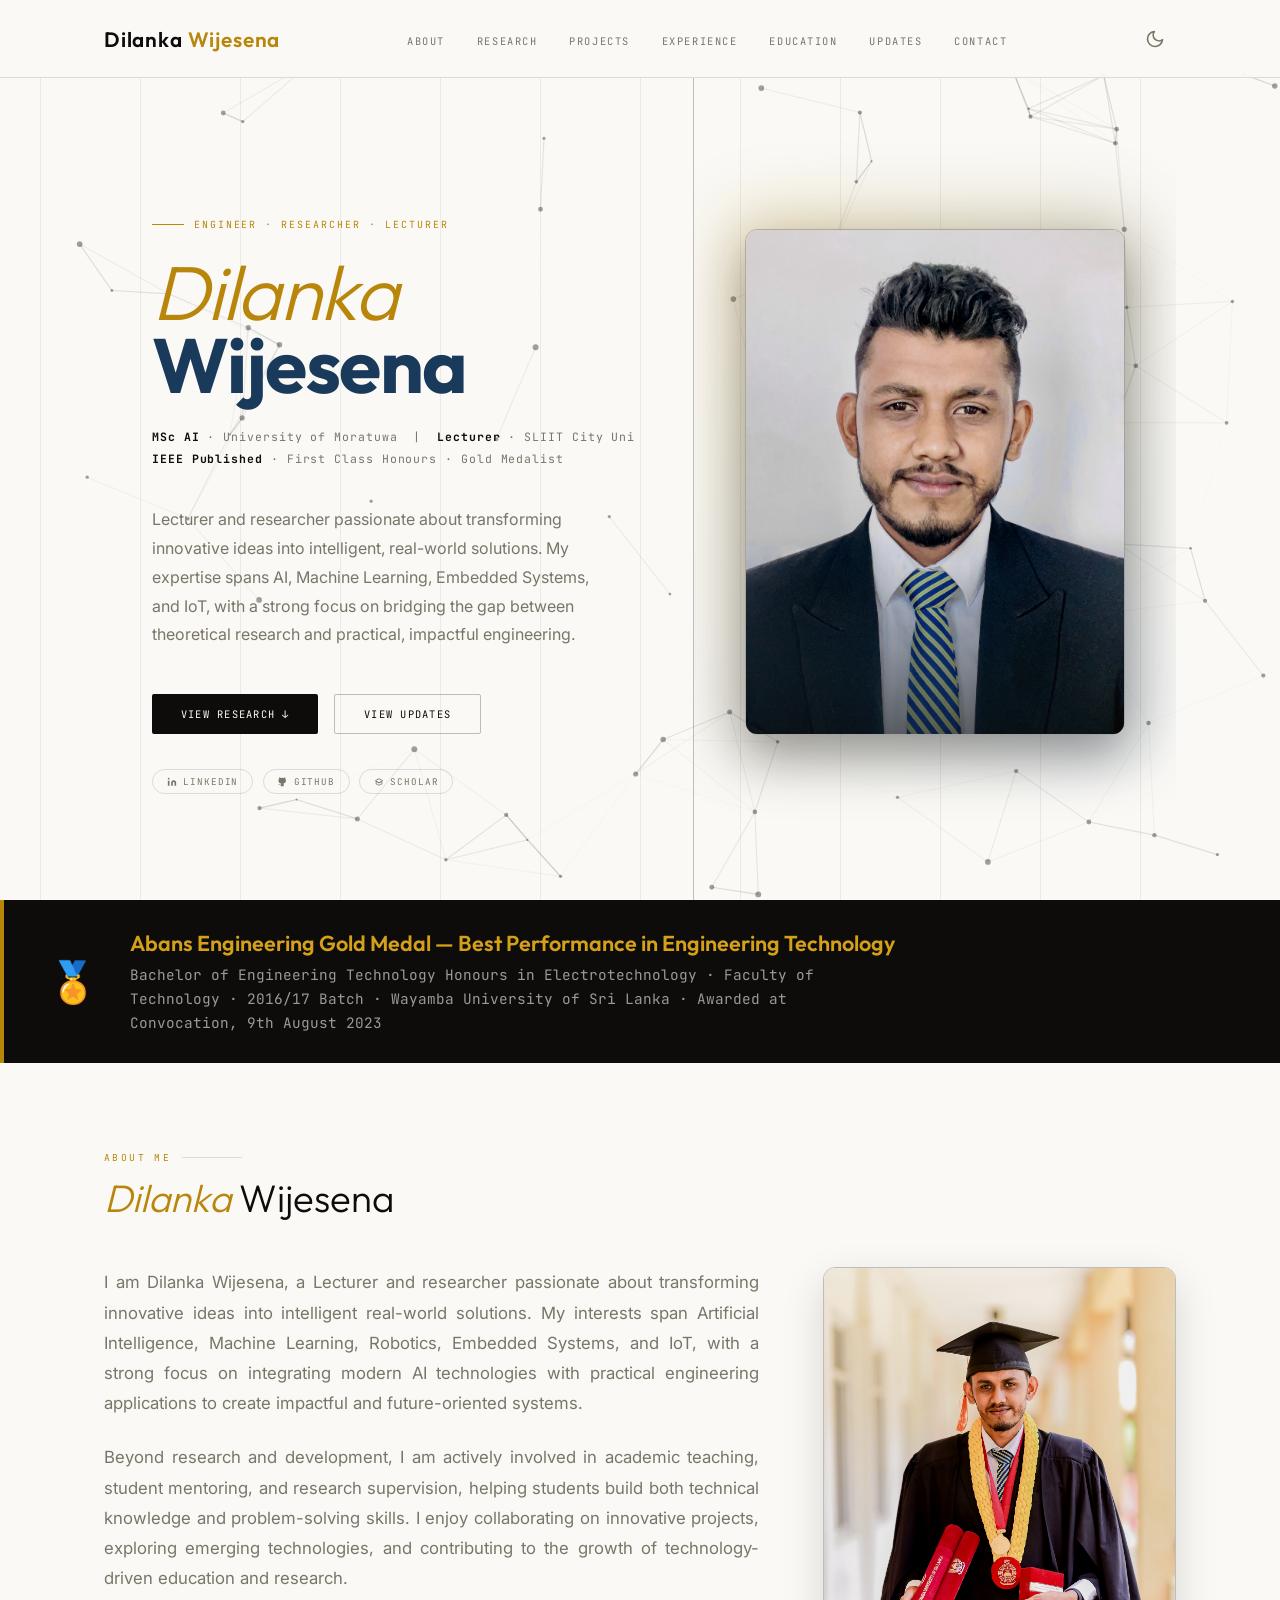
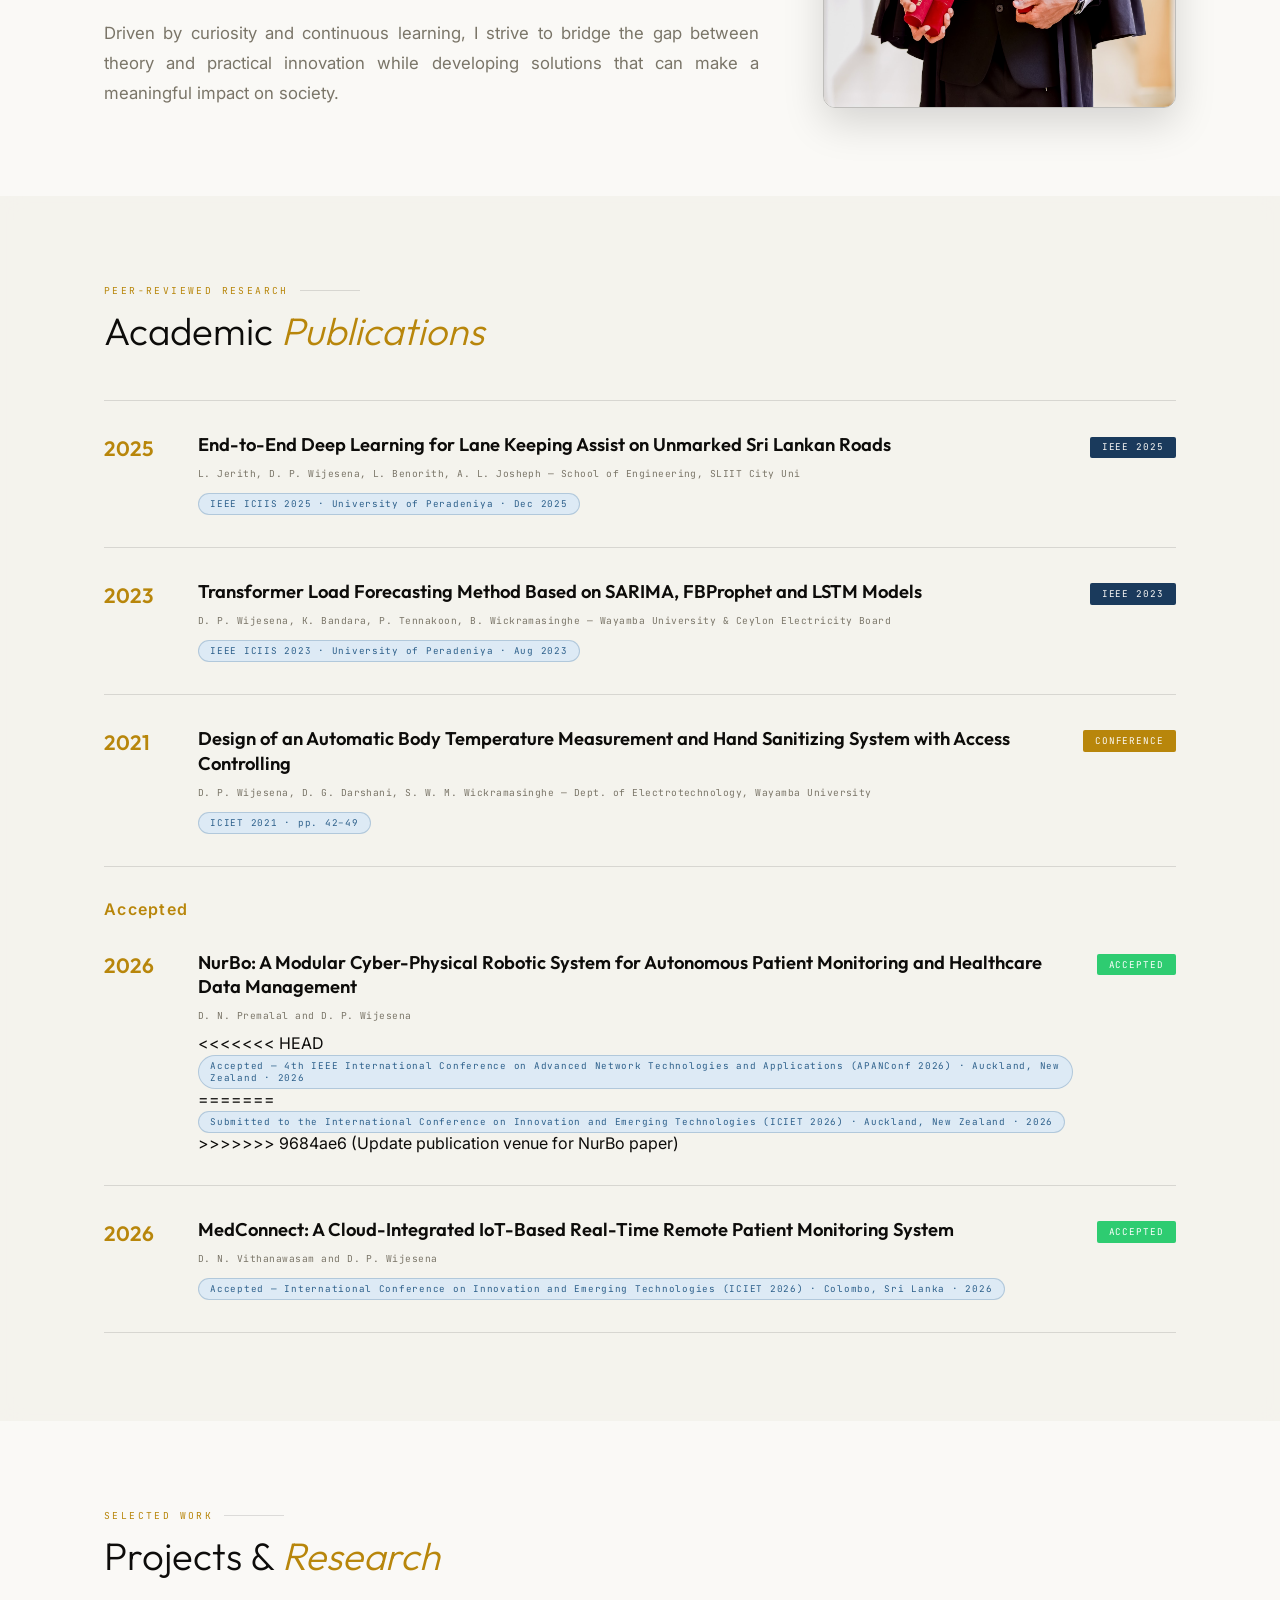
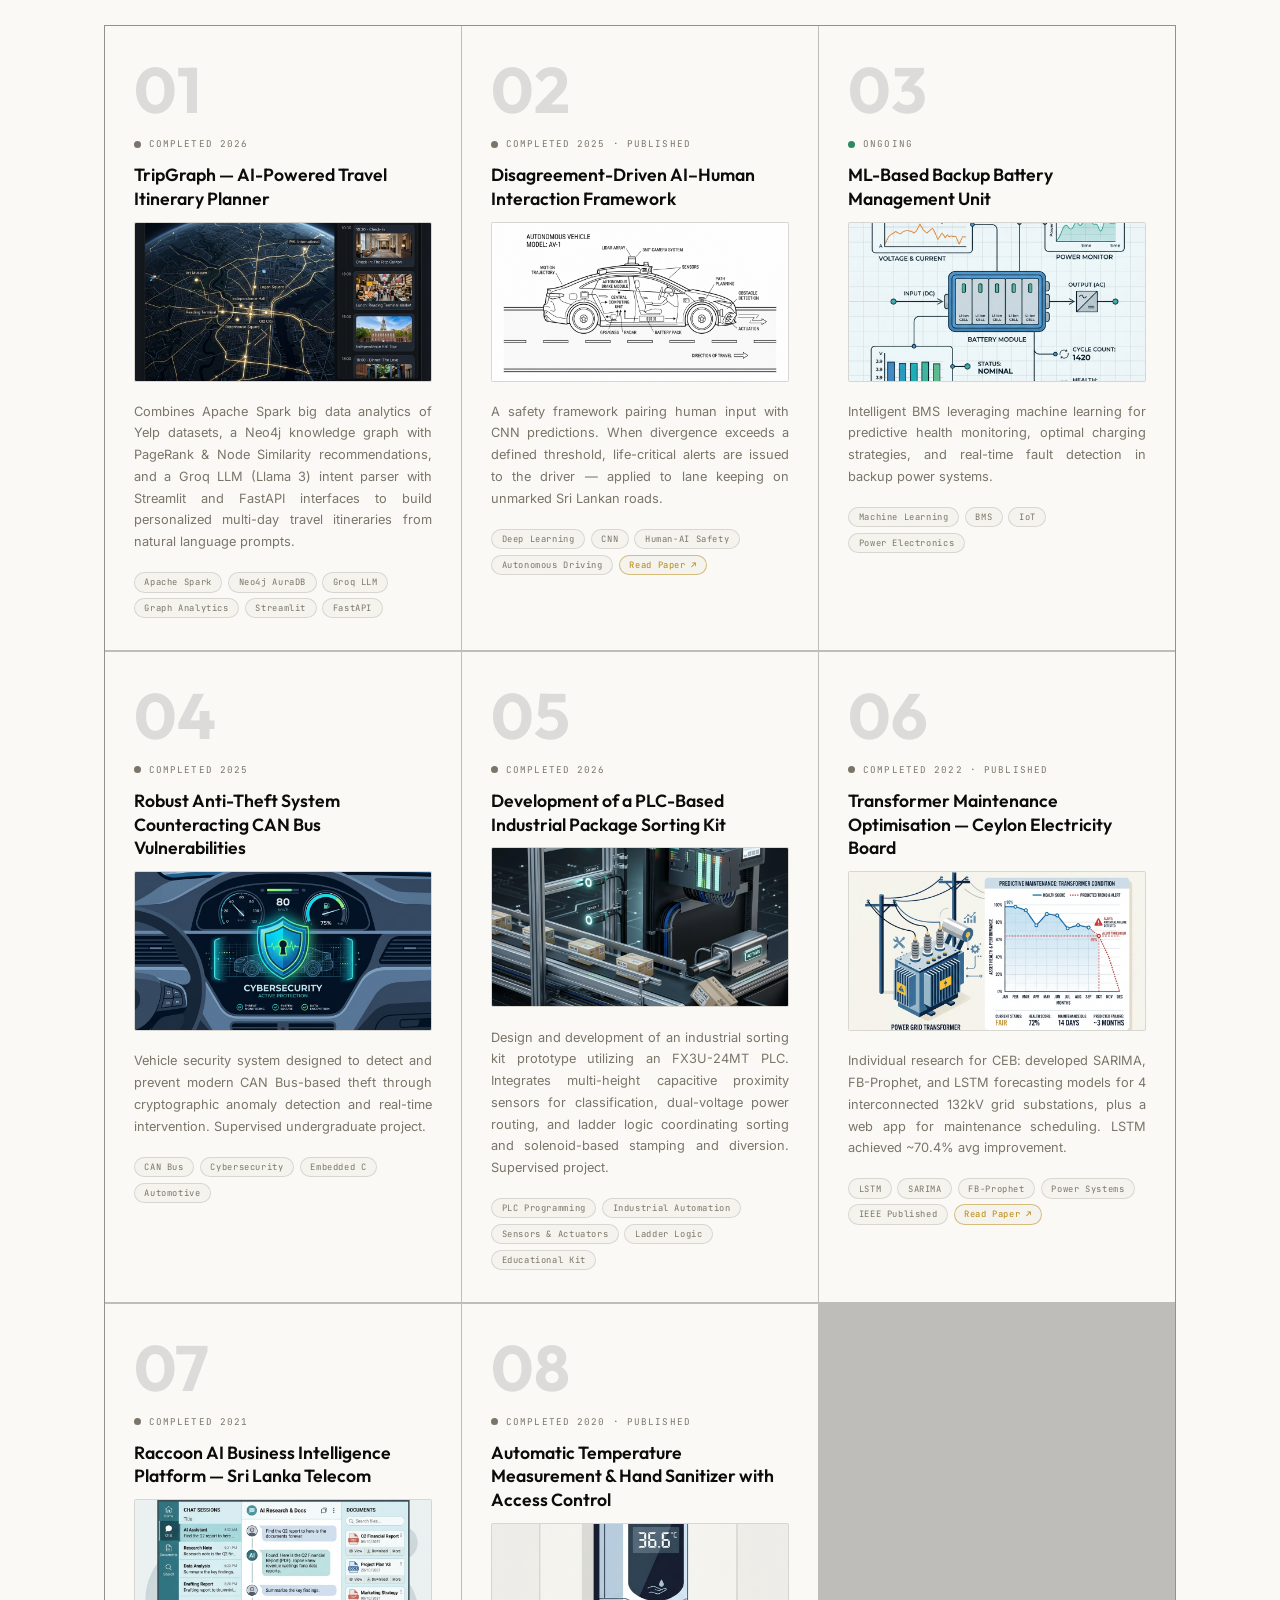
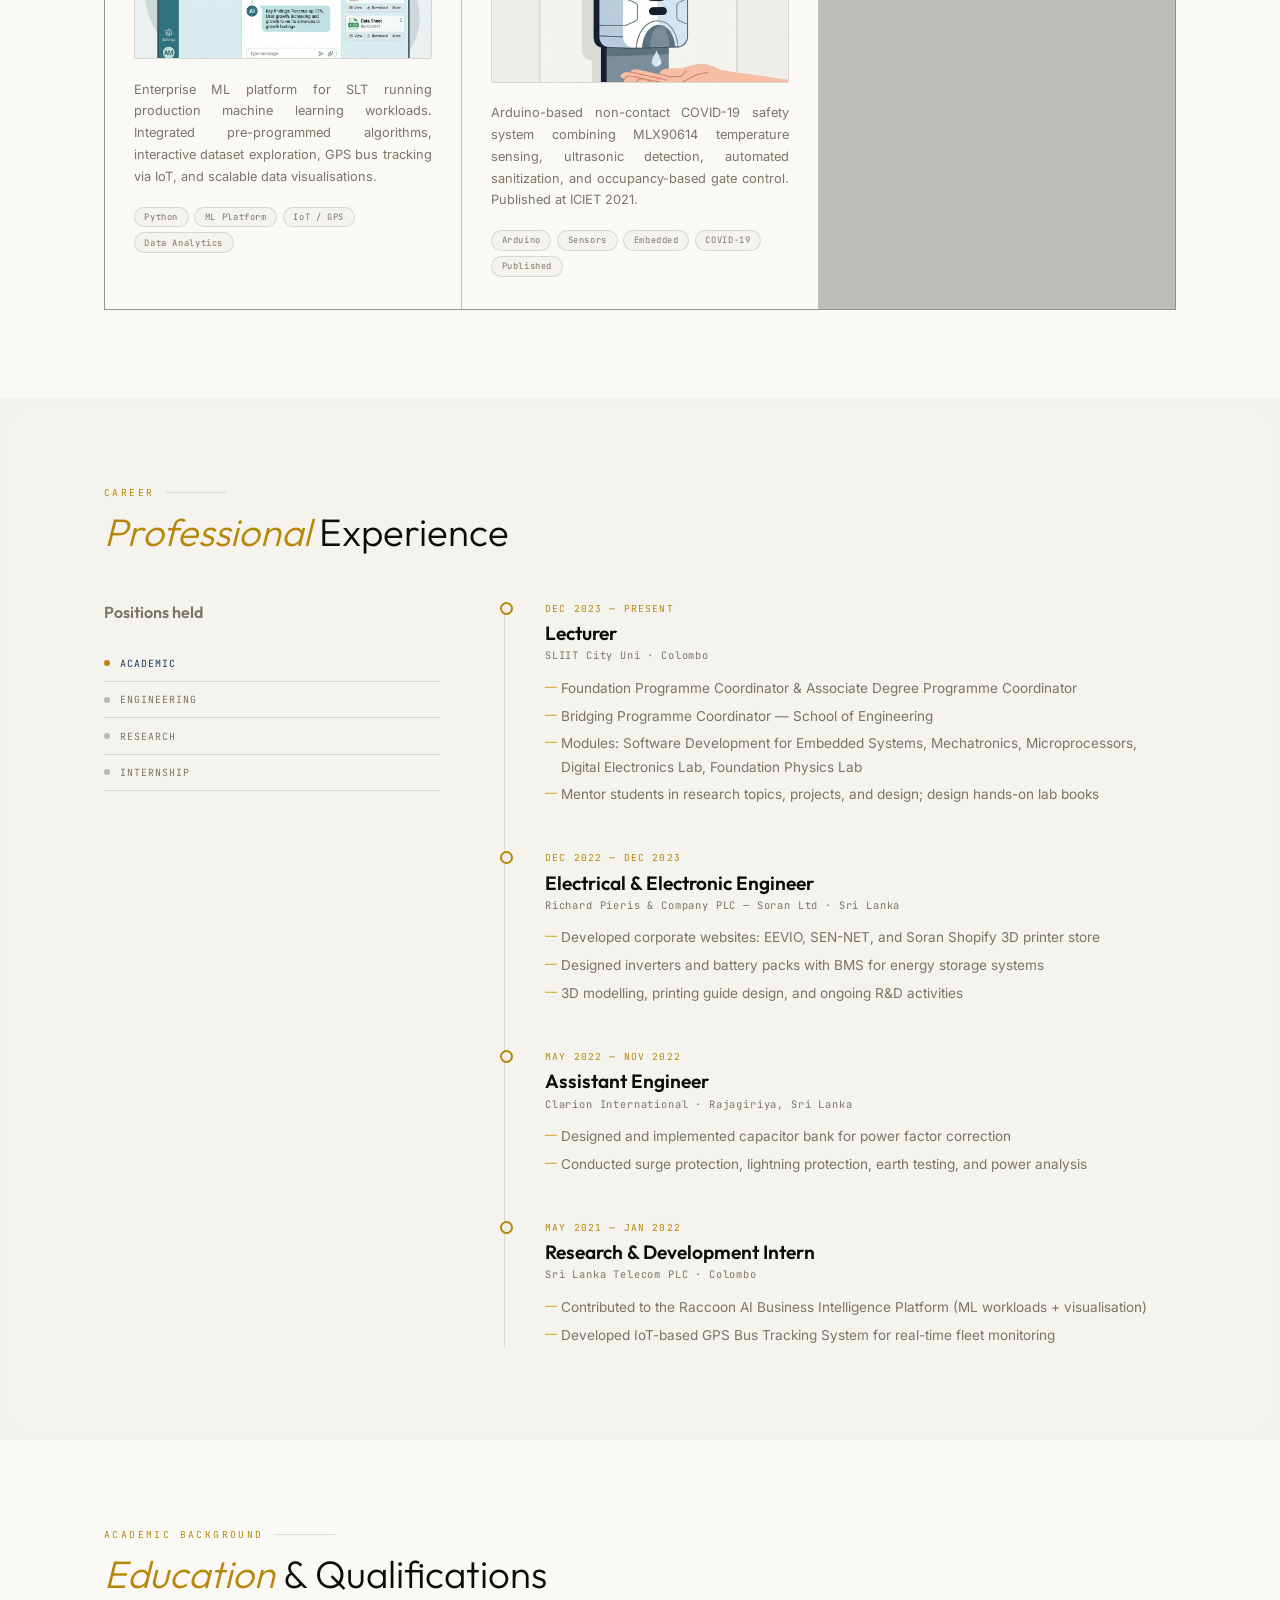
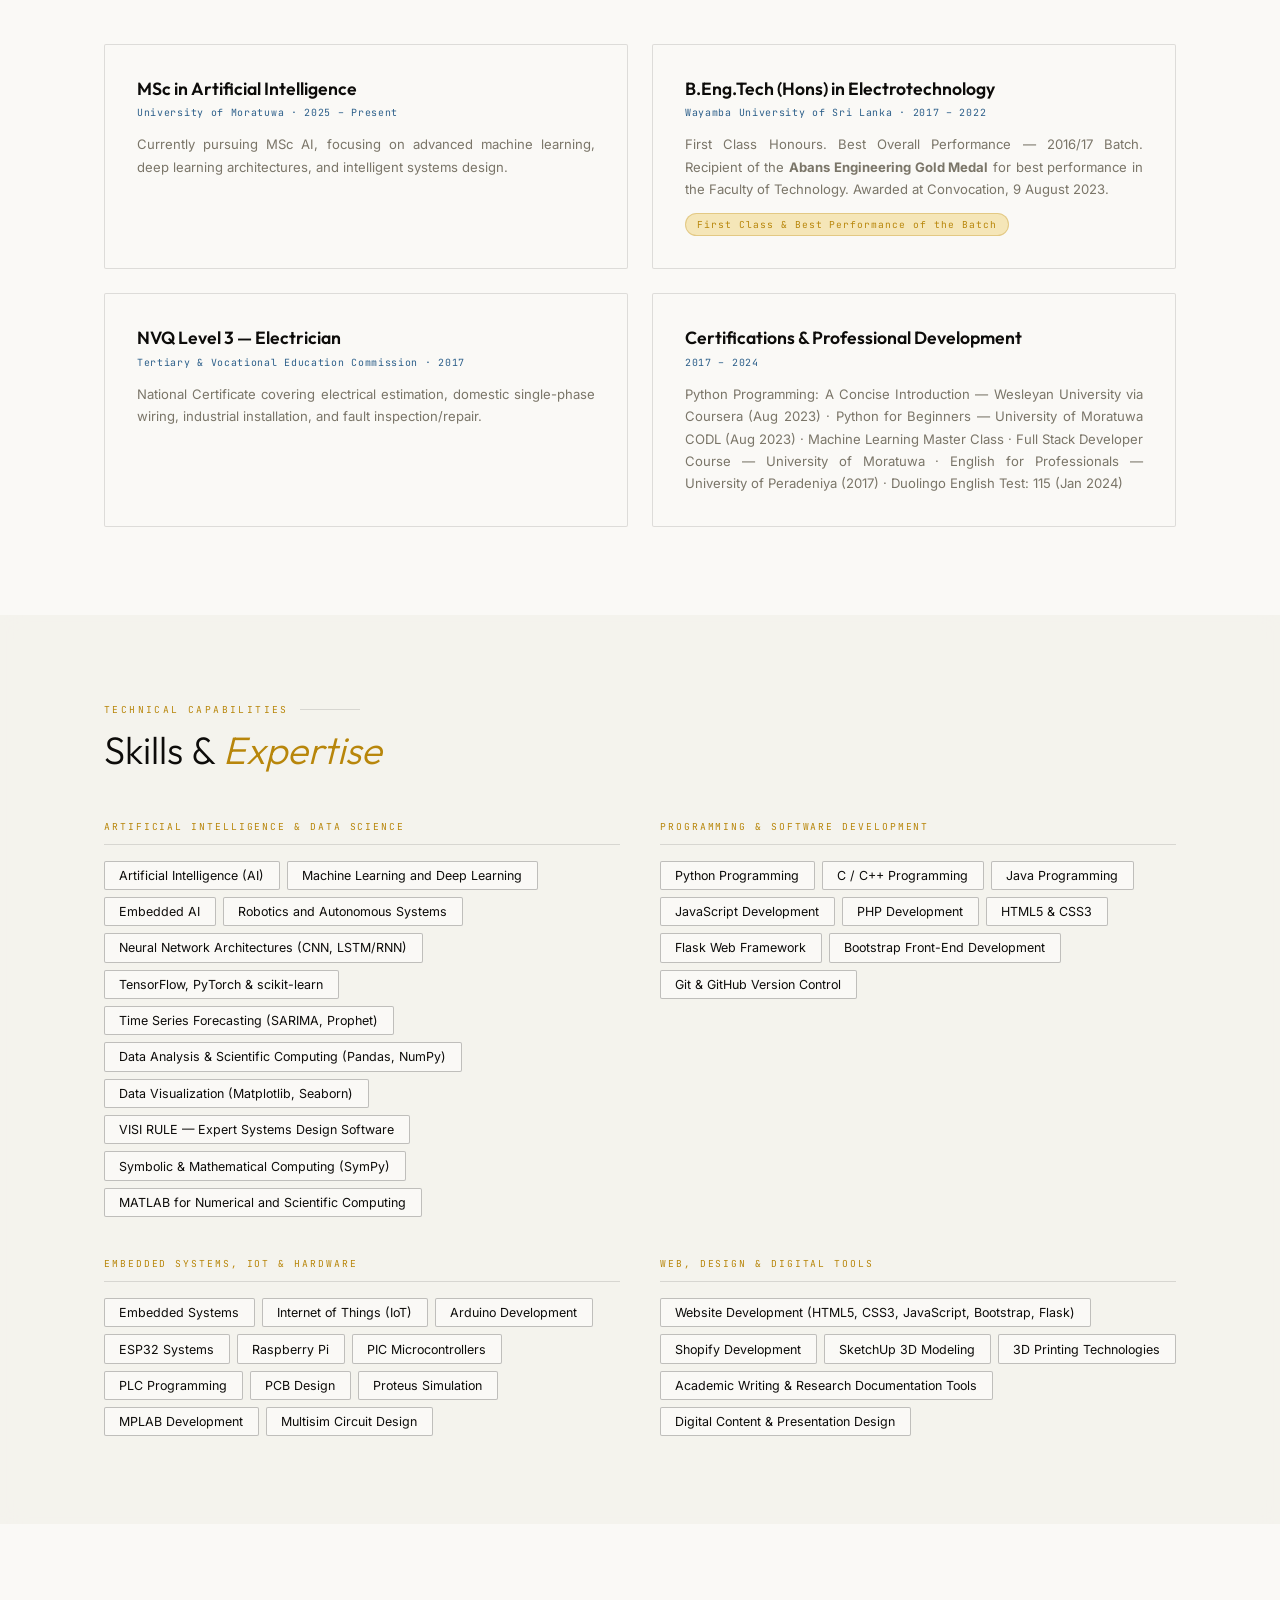
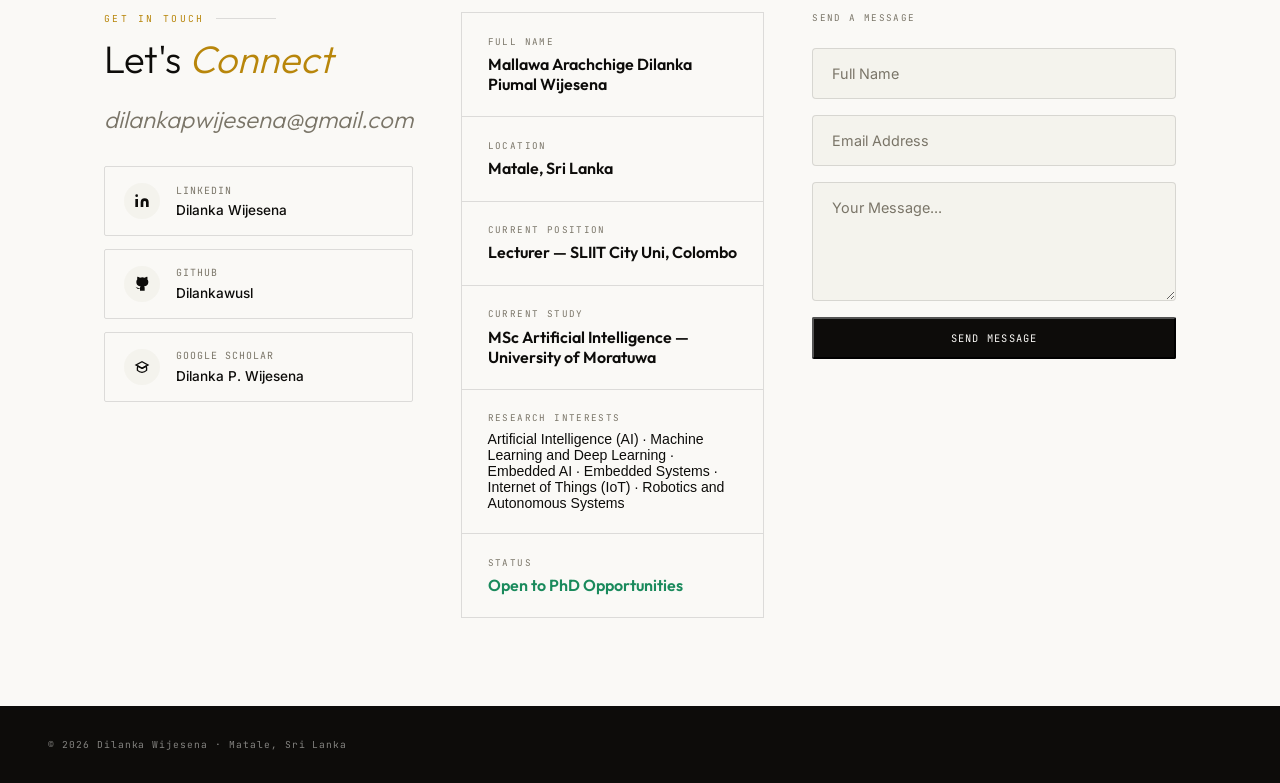
==== index.html @ 3cc4b3f6 "Update publication venue for NurBo paper" ====
<!DOCTYPE html>
<html lang="en">

<head>
  <meta charset="UTF-8">
  <meta name="viewport" content="width=device-width, initial-scale=1.0">
  <title>Dilanka Wijesena | Engineer · Researcher · Lecturer</title>
  <link rel="preconnect" href="https://fonts.googleapis.com">
  <link rel="preconnect" href="https://fonts.gstatic.com" crossorigin>
  <link
    href="https://fonts.googleapis.com/css2?family=Inter:wght@300;400;500;600&family=JetBrains+Mono:wght@400;700&family=Outfit:wght@300;400;600;700&display=swap"
    rel="stylesheet">
  <link href="styles.css" rel="stylesheet">
</head>

<body>

  <!-- BACKGROUND CANVAS -->
  <canvas id="bg-canvas"></canvas>

  <!-- NAV -->
  <nav>
    <div class="container nav-inner">
      <a href="#" class="nav-logo">Dilanka <span>Wijesena</span></a>
      <ul class="nav-links">
        <li><a href="#about">About</a></li>
        <li><a href="#publications">Research</a></li>
        <li><a href="#projects">Projects</a></li>
        <li><a href="#experience">Experience</a></li>
        <li><a href="#education">Education</a></li>
        <li><a href="updates.html">Updates</a></li>
        <li><a href="#contact">Contact</a></li>
      </ul>
      <button id="theme-toggle" class="theme-btn" aria-label="Toggle Dark Mode">
        <svg class="sun-icon" width="20" height="20" viewBox="0 0 24 24" fill="none" stroke="currentColor"
          stroke-width="2" stroke-linecap="round" stroke-linejoin="round">
          <circle cx="12" cy="12" r="5"></circle>
          <line x1="12" y1="1" x2="12" y2="3"></line>
          <line x1="12" y1="21" x2="12" y2="23"></line>
          <line x1="4.22" y1="4.22" x2="5.64" y2="5.64"></line>
          <line x1="18.36" y1="18.36" x2="19.78" y2="19.78"></line>
          <line x1="1" y1="12" x2="3" y2="12"></line>
          <line x1="21" y1="12" x2="23" y2="12"></line>
          <line x1="4.22" y1="19.78" x2="5.64" y2="18.36"></line>
          <line x1="18.36" y1="5.64" x2="19.78" y2="4.22"></line>
        </svg>
        <svg class="moon-icon" width="20" height="20" viewBox="0 0 24 24" fill="none" stroke="currentColor"
          stroke-width="2" stroke-linecap="round" stroke-linejoin="round">
          <path d="M21 12.79A9 9 0 1 1 11.21 3 7 7 0 0 0 21 12.79z"></path>
        </svg>
      </button>
    </div>
  </nav>

  <!-- HERO -->
  <div class="hero container">
    <div class="hero-left">
      <div class="hero-eyebrow">
        <div class="hero-eyebrow-line"></div>
        Engineer · Researcher · Lecturer
      </div>
      <h1 class="hero-name">
        <em>Dilanka</em>
        <strong>Wijesena</strong>
      </h1>
      <p class="hero-tagline">
        <span>MSc AI</span> · University of Moratuwa &nbsp;|&nbsp;
        <span>Lecturer</span> · SLIIT City Uni<br>
        <span>IEEE Published</span> · First Class Honours · Gold Medalist
      </p>
      <p class="hero-desc">
        Lecturer and researcher passionate about transforming innovative ideas into intelligent, real-world solutions.
        My expertise spans AI, Machine Learning, Embedded Systems, and IoT, with a strong focus on bridging the gap
        between theoretical research and practical, impactful engineering.
      </p>
      <div class="hero-actions">
        <a href="#publications" class="btn-ink">View Research ↓</a>
        <a href="updates.html" class="btn-outline">View Updates</a>
      </div>
      <div class="hero-socials">
        <a href="https://www.linkedin.com/in/dilanka-wijesena-457183203" target="_blank" class="social-pill">
          <svg width="10" height="10" viewBox="0 0 24 24" fill="currentColor">
            <path d="M16 8a6 6 0 016 6v7h-4v-7a2 2 0 00-2-2 2 2 0 00-2 2v7h-4v-7a6 6 0 016-6zM2 9h4v12H2z" />
            <circle cx="4" cy="4" r="2" />
          </svg>
          LinkedIn
        </a>
        <a href="https://github.com/Dilankawusl" target="_blank" class="social-pill">
          <svg width="10" height="10" viewBox="0 0 24 24" fill="currentColor">
            <path
              d="M9 19c-5 1.5-5-2.5-7-3m14 6v-3.87a3.37 3.37 0 00-.94-2.61c3.14-.35 6.44-1.54 6.44-7A5.44 5.44 0 0020 4.77 5.07 5.07 0 0019.91 1S18.73.65 16 2.48a13.38 13.38 0 00-7 0C6.27.65 5.09 1 5.09 1A5.07 5.07 0 005 4.77a5.44 5.44 0 00-1.5 3.78c0 5.42 3.3 6.61 6.44 7A3.37 3.37 0 009 18.13V22" />
          </svg>
          GitHub
        </a>
        <a href="https://scholar.google.com/citations?user=a5Djx7QAAAAJ&hl=en&authuser=1" target="_blank"
          class="social-pill">
          <svg width="10" height="10" viewBox="0 0 24 24" fill="none" stroke="currentColor" stroke-width="2">
            <path d="M12 14l9-5-9-5-9 5 9 5z" />
            <path
              d="M12 14l6.16-3.422a12.083 12.083 0 01.665 6.479A11.952 11.952 0 0012 20.055a11.952 11.952 0 00-6.824-2.998 12.078 12.078 0 01.665-6.479L12 14z" />
          </svg>
          Scholar
        </a>
      </div>
    </div>

    <div class="hero-right">
      <div class="hero-photo-stack">
        <div class="photo-main">
          <img src="Dilanka.jpeg" alt="Dilanka Wijesena" onerror="this.parentElement.style.background='#e8e4da'">
        </div>
      </div>

    </div>
  </div>

  <!-- AWARD BANNER -->
  <div class="award-banner">
    <div class="award-icon">🏅</div>
    <div class="award-text">
      <strong>Abans Engineering Gold Medal — Best Performance in Engineering Technology</strong>
      <span>Bachelor of Engineering Technology Honours in Electrotechnology · Faculty of Technology · 2016/17 Batch · Wayamba University of Sri Lanka · Awarded at Convocation, 9th August 2023</span>
    </div>
  </div>

  <!-- ABOUT -->
  <section id="about">
    <div class="container">
      <div class="s-label reveal">About Me</div>
      <h2 class="s-title reveal"><em>Dilanka</em> Wijesena</h2>

      <div class="about-grid">
        <div class="about-content reveal reveal-delay-1">
          <p class="about-text">
            I am Dilanka Wijesena, a Lecturer and researcher passionate about transforming innovative ideas into
            intelligent real-world solutions. My interests span Artificial Intelligence, Machine Learning, Robotics,
            Embedded Systems, and IoT, with a strong focus on integrating modern AI technologies with practical
            engineering applications to create impactful and future-oriented systems.
          </p>
          <p class="about-text">
            Beyond research and development, I am actively involved in academic teaching, student mentoring, and
            research supervision, helping students build both technical knowledge and problem-solving skills. I enjoy
            collaborating on innovative projects, exploring emerging technologies, and contributing to the growth of
            technology-driven education and research.
          </p>
          <p class="about-text">
            Driven by curiosity and continuous learning, I strive to bridge the gap between theory and practical
            innovation while developing solutions that can make a meaningful impact on society.
          </p>
        </div>

        <div class="about-image-wrap reveal reveal-delay-2">
          <img src="RUW_3922.jpg" alt="Dilanka Wijesena Graduation">
        </div>
      </div>
    </div>
  </section>

  <!-- PUBLICATIONS -->
  <section id="publications">
    <div class="container">
      <div class="s-label reveal">Peer-Reviewed Research</div>
      <h2 class="s-title reveal">Academic <em>Publications</em></h2>
      <div class="pub-list">

        <div class="pub-item reveal">
          <div class="pub-year">2025</div>
          <div>
            <a href="https://ieeexplore.ieee.org/abstract/document/11450612" target="_blank"
              class="pub-title">End-to-End Deep Learning for Lane Keeping Assist on Unmarked Sri Lankan Roads</a>
            <div class="pub-authors">L. Jerith, D. P. Wijesena, L. Benorith, A. L. Josheph — School of Engineering,
              SLIIT City Uni</div>
            <span class="pub-venue-tag">IEEE ICIIS 2025 · University of Peradeniya · Dec 2025</span>
          </div>
          <span class="pub-badge badge-ieee">IEEE 2025</span>
        </div>

        <div class="pub-item reveal reveal-delay-1">
          <div class="pub-year">2023</div>
          <div>
            <a href="https://ieeexplore.ieee.org/document/10253519" target="_blank"
              class="pub-title">Transformer Load Forecasting Method Based on SARIMA, FBProphet and LSTM Models</a>
            <div class="pub-authors">D. P. Wijesena, K. Bandara, P. Tennakoon, B. Wickramasinghe — Wayamba University &
              Ceylon Electricity Board</div>
            <span class="pub-venue-tag">IEEE ICIIS 2023 · University of Peradeniya · Aug 2023</span>
          </div>
          <span class="pub-badge badge-ieee">IEEE 2023</span>
        </div>

        <div class="pub-item reveal reveal-delay-2">
          <div class="pub-year">2021</div>
          <div>
            <a href="https://scholar.google.com/citations?user=a5Djx7QAAAAJ&hl=en&authuser=1" target="_blank"
              class="pub-title">Design of an Automatic Body Temperature Measurement and Hand Sanitizing System with
              Access Controlling</a>
            <div class="pub-authors">D. P. Wijesena, D. G. Darshani, S. W. M. Wickramasinghe — Dept. of
              Electrotechnology, Wayamba University</div>
            <span class="pub-venue-tag">ICIET 2021 · pp. 42–49</span>
          </div>
          <span class="pub-badge badge-conf">Conference</span>
        </div>

        <div class="pub-subheading reveal reveal-delay-3" style="margin-top: 2rem; font-size: 1rem; font-weight: 600; letter-spacing: 0.08em; color: var(--gold);">Accepted</div>

        <div class="pub-item reveal">
          <div class="pub-year">2026</div>
          <div>
            <span class="pub-title">NurBo: A Modular Cyber-Physical Robotic System for Autonomous Patient Monitoring and Healthcare Data Management</span>
            <div class="pub-authors">D. N. Premalal and D. P. Wijesena</div>
<<<<<<< HEAD
            <span class="pub-venue-tag">Accepted — 4th IEEE International Conference on Advanced Network Technologies and Applications (APANConf 2026) · Auckland, New Zealand · 2026</span>
=======
            <span class="pub-venue-tag">Submitted to the International Conference on Innovation and Emerging Technologies (ICIET 2026) · Auckland, New Zealand · 2026</span>
>>>>>>> 9684ae6 (Update publication venue for NurBo paper)
          </div>
          <span class="pub-badge" style="background:#2ecc71; color:#fff;">Accepted</span>
        </div>

        <div class="pub-item reveal reveal-delay-1">
          <div class="pub-year">2026</div>
          <div>
            <span class="pub-title">MedConnect: A Cloud-Integrated IoT-Based Real-Time Remote Patient Monitoring System</span>
            <div class="pub-authors">D. N. Vithanawasam and D. P. Wijesena</div>
            <span class="pub-venue-tag">Accepted — International Conference on Innovation and Emerging Technologies (ICIET 2026) · Colombo, Sri Lanka · 2026</span>
          </div>
          <span class="pub-badge" style="background:#2ecc71; color:#fff;">Accepted</span>
        </div>

      </div>
    </div>
  </section>

  <!-- PROJECTS -->
  <section id="projects">
    <div class="container">
      <div class="s-label reveal">Selected Work</div>
      <h2 class="s-title reveal">Projects & <em>Research</em></h2>
      <div class="projects-masonry">

        <div class="proj-card reveal">
          <div class="proj-num">01</div>
          <div class="proj-status">
            <div class="proj-status-dot dot-done"></div>
            <span class="proj-status-text">Completed 2026</span>
          </div>
          <h3 class="proj-title">TripGraph — AI-Powered Travel Itinerary Planner</h3>
          <div class="proj-img-wrap">
            <img src="assets/tripgraph.png" alt="TripGraph — AI-Powered Travel Itinerary Planner">
          </div>
          <p class="proj-desc">Combines Apache Spark big data analytics of Yelp datasets, a Neo4j knowledge graph with PageRank & Node Similarity recommendations, and a Groq LLM (Llama 3) intent parser with Streamlit and FastAPI interfaces to build personalized multi-day travel itineraries from natural language prompts.</p>
          <div class="proj-tags">
            <span class="proj-tag">Apache Spark</span>
            <span class="proj-tag">Neo4j AuraDB</span>
            <span class="proj-tag">Groq LLM</span>
            <span class="proj-tag">Graph Analytics</span>
            <span class="proj-tag">Streamlit</span>
            <span class="proj-tag">FastAPI</span>
          </div>
        </div>

        <div class="proj-card reveal reveal-delay-1">
          <div class="proj-num">02</div>
          <div class="proj-status">
            <div class="proj-status-dot dot-done"></div>
            <span class="proj-status-text">Completed 2025 · Published</span>
          </div>
          <h3 class="proj-title"><a href="https://ieeexplore.ieee.org/abstract/document/11450612" target="_blank" style="text-decoration:none; color:inherit;">Disagreement-Driven AI–Human Interaction Framework</a></h3>
          <div class="proj-img-wrap">
            <img src="assets/proj1.png" alt="Disagreement-Driven AI–Human Interaction Framework">
          </div>
          <p class="proj-desc">A safety framework pairing human input with CNN predictions. When divergence exceeds a
            defined threshold, life-critical alerts are issued to the driver — applied to lane keeping on unmarked Sri
            Lankan roads.</p>
          <div class="proj-tags">
            <span class="proj-tag">Deep Learning</span>
            <span class="proj-tag">CNN</span>
            <span class="proj-tag">Human-AI Safety</span>
            <span class="proj-tag">Autonomous Driving</span>
            <a href="https://ieeexplore.ieee.org/abstract/document/11450612" target="_blank" class="proj-tag" style="color:var(--gold); border-color:rgba(184,134,11,0.5); text-decoration:none;">Read Paper ↗</a>
          </div>
        </div>

        <div class="proj-card reveal reveal-delay-2">
          <div class="proj-num">03</div>
          <div class="proj-status">
            <div class="proj-status-dot" style="background:#2c8a5f"></div>
            <span class="proj-status-text">Ongoing</span>
          </div>
          <h3 class="proj-title">ML-Based Backup Battery Management Unit</h3>
          <div class="proj-img-wrap">
            <img src="assets/proj2.png" alt="ML-Based Backup Battery Management Unit">
          </div>
          <p class="proj-desc">Intelligent BMS leveraging machine learning for predictive health monitoring, optimal
            charging strategies, and real-time fault detection in backup power systems.</p>
          <div class="proj-tags">
            <span class="proj-tag">Machine Learning</span>
            <span class="proj-tag">BMS</span>
            <span class="proj-tag">IoT</span>
            <span class="proj-tag">Power Electronics</span>
          </div>
        </div>

        <div class="proj-card reveal">
          <div class="proj-num">04</div>
          <div class="proj-status">
            <div class="proj-status-dot dot-done"></div>
            <span class="proj-status-text">Completed 2025</span>
          </div>
          <h3 class="proj-title">Robust Anti-Theft System Counteracting CAN Bus Vulnerabilities</h3>
          <div class="proj-img-wrap">
            <img src="assets/proj3.png" alt="Robust Anti-Theft System Counteracting CAN Bus Vulnerabilities">
          </div>
          <p class="proj-desc">Vehicle security system designed to detect and prevent modern CAN Bus-based theft through
            cryptographic anomaly detection and real-time intervention. Supervised undergraduate project.</p>
          <div class="proj-tags">
            <span class="proj-tag">CAN Bus</span>
            <span class="proj-tag">Cybersecurity</span>
            <span class="proj-tag">Embedded C</span>
            <span class="proj-tag">Automotive</span>
          </div>
        </div>

        <div class="proj-card reveal reveal-delay-1">
          <div class="proj-num">05</div>
          <div class="proj-status">
            <div class="proj-status-dot dot-done"></div>
            <span class="proj-status-text">Completed 2026</span>
          </div>
          <h3 class="proj-title">Development of a PLC-Based Industrial Package Sorting Kit</h3>
          <div class="proj-img-wrap">
            <img src="assets/proj7.png" alt="Development of a PLC-Based Industrial Package Sorting Kit for Educational Applications">
          </div>
          <p class="proj-desc">Design and development of an industrial sorting kit prototype utilizing an FX3U-24MT PLC. Integrates multi-height capacitive proximity sensors for classification, dual-voltage power routing, and ladder logic coordinating sorting and solenoid-based stamping and diversion. Supervised project.</p>
          <div class="proj-tags">
            <span class="proj-tag">PLC Programming</span>
            <span class="proj-tag">Industrial Automation</span>
            <span class="proj-tag">Sensors & Actuators</span>
            <span class="proj-tag">Ladder Logic</span>
            <span class="proj-tag">Educational Kit</span>
          </div>
        </div>

        <div class="proj-card reveal reveal-delay-2">
          <div class="proj-num">06</div>
          <div class="proj-status">
            <div class="proj-status-dot dot-done"></div>
            <span class="proj-status-text">Completed 2022 · Published</span>
          </div>
          <h3 class="proj-title"><a href="https://ieeexplore.ieee.org/document/10253519" target="_blank" style="text-decoration:none; color:inherit;">Transformer Maintenance Optimisation — Ceylon Electricity Board</a></h3>
          <div class="proj-img-wrap">
            <img src="assets/proj4.png" alt="Transformer Maintenance Optimisation — Ceylon Electricity Board">
          </div>
          <p class="proj-desc">Individual research for CEB: developed SARIMA, FB-Prophet, and LSTM forecasting models
            for 4 interconnected 132kV grid substations, plus a web app for maintenance scheduling. LSTM achieved ~70.4%
            avg improvement.</p>
          <div class="proj-tags">
            <span class="proj-tag">LSTM</span>
            <span class="proj-tag">SARIMA</span>
            <span class="proj-tag">FB-Prophet</span>
            <span class="proj-tag">Power Systems</span>
            <span class="proj-tag">IEEE Published</span>
            <a href="https://ieeexplore.ieee.org/document/10253519" target="_blank" class="proj-tag" style="color:var(--gold); border-color:rgba(184,134,11,0.5); text-decoration:none;">Read Paper ↗</a>
          </div>
        </div>

        <div class="proj-card reveal">
          <div class="proj-num">07</div>
          <div class="proj-status">
            <div class="proj-status-dot dot-done"></div>
            <span class="proj-status-text">Completed 2021</span>
          </div>
          <h3 class="proj-title">Raccoon AI Business Intelligence Platform — Sri Lanka Telecom</h3>
          <div class="proj-img-wrap">
            <img src="assets/proj5.png" alt="Raccoon AI Business Intelligence Platform — Sri Lanka Telecom">
          </div>
          <p class="proj-desc">Enterprise ML platform for SLT running production machine learning workloads. Integrated
            pre-programmed algorithms, interactive dataset exploration, GPS bus tracking via IoT, and scalable data
            visualisations.</p>
          <div class="proj-tags">
            <span class="proj-tag">Python</span>
            <span class="proj-tag">ML Platform</span>
            <span class="proj-tag">IoT / GPS</span>
            <span class="proj-tag">Data Analytics</span>
          </div>
        </div>

        <div class="proj-card reveal reveal-delay-1">
          <div class="proj-num">08</div>
          <div class="proj-status">
            <div class="proj-status-dot dot-done"></div>
            <span class="proj-status-text">Completed 2020 · Published</span>
          </div>
          <h3 class="proj-title">Automatic Temperature Measurement & Hand Sanitizer with Access Control</h3>
          <div class="proj-img-wrap">
            <img src="assets/proj6.png" alt="Automatic Temperature Measurement & Hand Sanitizer with Access Control">
          </div>
          <p class="proj-desc">Arduino-based non-contact COVID-19 safety system combining MLX90614 temperature sensing,
            ultrasonic detection, automated sanitization, and occupancy-based gate control. Published at ICIET 2021.</p>
          <div class="proj-tags">
            <span class="proj-tag">Arduino</span>
            <span class="proj-tag">Sensors</span>
            <span class="proj-tag">Embedded</span>
            <span class="proj-tag">COVID-19</span>
            <span class="proj-tag">Published</span>
          </div>
        </div>

      </div>
    </div>
  </section>

  <!-- EXPERIENCE -->
  <section id="experience">
    <div class="container">
      <div class="s-label reveal">Career</div>
      <h2 class="s-title reveal"><em>Professional</em> Experience</h2>
      <div class="exp-grid">
        <div class="exp-sidebar reveal">
          <p class="exp-sidebar-title">Positions held</p>
          <ul class="exp-filter">
            <li class="active">Academic</li>
            <li>Engineering</li>
            <li>Research</li>
            <li>Internship</li>
          </ul>
        </div>
        <div class="exp-timeline">
          <div class="exp-item reveal">
            <div class="exp-period">Dec 2023 — Present</div>
            <div class="exp-role">Lecturer</div>
            <div class="exp-org">SLIIT City Uni · Colombo</div>
            <ul class="exp-bullets">
              <li>Foundation Programme Coordinator & Associate Degree Programme Coordinator</li>
              <li>Bridging Programme Coordinator — School of Engineering</li>
              <li>Modules: Software Development for Embedded Systems, Mechatronics, Microprocessors, Digital Electronics
                Lab, Foundation Physics Lab</li>
              <li>Mentor students in research topics, projects, and design; design hands-on lab books</li>
            </ul>
          </div>
          <div class="exp-item reveal reveal-delay-1">
            <div class="exp-period">Dec 2022 — Dec 2023</div>
            <div class="exp-role">Electrical & Electronic Engineer</div>
            <div class="exp-org">Richard Pieris & Company PLC — Soran Ltd · Sri Lanka</div>
            <ul class="exp-bullets">
              <li>Developed corporate websites: EEVIO, SEN-NET, and Soran Shopify 3D printer store</li>
              <li>Designed inverters and battery packs with BMS for energy storage systems</li>
              <li>3D modelling, printing guide design, and ongoing R&D activities</li>
            </ul>
          </div>
          <div class="exp-item reveal reveal-delay-2">
            <div class="exp-period">May 2022 — Nov 2022</div>
            <div class="exp-role">Assistant Engineer</div>
            <div class="exp-org">Clarion International · Rajagiriya, Sri Lanka</div>
            <ul class="exp-bullets">
              <li>Designed and implemented capacitor bank for power factor correction</li>
              <li>Conducted surge protection, lightning protection, earth testing, and power analysis</li>
            </ul>
          </div>
          <div class="exp-item reveal">
            <div class="exp-period">May 2021 — Jan 2022</div>
            <div class="exp-role">Research & Development Intern</div>
            <div class="exp-org">Sri Lanka Telecom PLC · Colombo</div>
            <ul class="exp-bullets">
              <li>Contributed to the Raccoon AI Business Intelligence Platform (ML workloads + visualisation)</li>
              <li>Developed IoT-based GPS Bus Tracking System for real-time fleet monitoring</li>
            </ul>
          </div>
        </div>
      </div>
    </div>
  </section>

  <!-- EDUCATION -->
  <section id="education">
    <div class="container">
      <div class="s-label reveal">Academic Background</div>
      <h2 class="s-title reveal"><em>Education</em> & Qualifications</h2>
      <div class="edu-cards">
        <div class="edu-card reveal">
          <div class="edu-degree">MSc in Artificial Intelligence</div>
          <div class="edu-uni">University of Moratuwa · 2025 – Present</div>
          <div class="edu-detail">Currently pursuing MSc AI, focusing on advanced machine learning, deep learning
            architectures, and intelligent systems design.</div>
        </div>
        <div class="edu-card reveal reveal-delay-1">
          <div class="edu-degree">B.Eng.Tech (Hons) in Electrotechnology</div>
          <div class="edu-uni">Wayamba University of Sri Lanka · 2017 – 2022</div>
          <div class="edu-detail">First Class Honours. Best Overall Performance — 2016/17 Batch. Recipient of the
            <strong>Abans Engineering Gold Medal</strong> for best performance in the Faculty of Technology. Awarded at
            Convocation, 9 August 2023.
          </div>
          <span class="gpa-pill">First Class & Best Performance of the Batch</span>
        </div>
        <div class="edu-card reveal reveal-delay-2">
          <div class="edu-degree">NVQ Level 3 — Electrician</div>
          <div class="edu-uni">Tertiary & Vocational Education Commission · 2017</div>
          <div class="edu-detail">National Certificate covering electrical estimation, domestic single-phase wiring,
            industrial installation, and fault inspection/repair.</div>
        </div>
        <div class="edu-card reveal reveal-delay-3">
          <div class="edu-degree">Certifications & Professional Development</div>
          <div class="edu-uni">2017 – 2024</div>
          <div class="edu-detail">
            Python Programming: A Concise Introduction — Wesleyan University via Coursera (Aug 2023) ·
            Python for Beginners — University of Moratuwa CODL (Aug 2023) ·
            Machine Learning Master Class ·
            Full Stack Developer Course — University of Moratuwa ·
            English for Professionals — University of Peradeniya (2017) ·
            Duolingo English Test: 115 (Jan 2024)
          </div>
        </div>
      </div>
    </div>
  </section>

  <!-- SKILLS -->
  <section id="skills">
    <div class="container">
      <div class="s-label reveal">Technical Capabilities</div>
      <h2 class="s-title reveal">Skills & <em>Expertise</em></h2>
      <div class="skills-wrapper">
        <div class="skill-block reveal">
          <div class="skill-block-title">Artificial Intelligence & Data Science</div>
          <div class="skill-cloud">
            <span class="skill-chip">Artificial Intelligence (AI)</span>
            <span class="skill-chip">Machine Learning and Deep Learning</span>
            <span class="skill-chip">Embedded AI</span>
            <span class="skill-chip">Robotics and Autonomous Systems</span>
            <span class="skill-chip">Neural Network Architectures (CNN, LSTM/RNN)</span>
            <span class="skill-chip">TensorFlow, PyTorch & scikit-learn</span>
            <span class="skill-chip">Time Series Forecasting (SARIMA, Prophet)</span>
            <span class="skill-chip">Data Analysis & Scientific Computing (Pandas, NumPy)</span>
            <span class="skill-chip">Data Visualization (Matplotlib, Seaborn)</span>
            <span class="skill-chip">VISI RULE — Expert Systems Design Software</span>
            <span class="skill-chip">Symbolic & Mathematical Computing (SymPy)</span>
            <span class="skill-chip">MATLAB for Numerical and Scientific Computing</span>
          </div>
        </div>
        <div class="skill-block reveal reveal-delay-1">
          <div class="skill-block-title">Programming & Software Development</div>
          <div class="skill-cloud">
            <span class="skill-chip">Python Programming</span>
            <span class="skill-chip">C / C++ Programming</span>
            <span class="skill-chip">Java Programming</span>
            <span class="skill-chip">JavaScript Development</span>
            <span class="skill-chip">PHP Development</span>
            <span class="skill-chip">HTML5 & CSS3</span>
            <span class="skill-chip">Flask Web Framework</span>
            <span class="skill-chip">Bootstrap Front-End Development</span>
            <span class="skill-chip">Git & GitHub Version Control</span>
          </div>
        </div>
        <div class="skill-block reveal reveal-delay-2">
          <div class="skill-block-title">Embedded Systems, IoT & Hardware</div>
          <div class="skill-cloud">
            <span class="skill-chip">Embedded Systems</span>
            <span class="skill-chip">Internet of Things (IoT)</span>
            <span class="skill-chip">Arduino Development</span>
            <span class="skill-chip">ESP32 Systems</span>
            <span class="skill-chip">Raspberry Pi</span>
            <span class="skill-chip">PIC Microcontrollers</span>
            <span class="skill-chip">PLC Programming</span>
            <span class="skill-chip">PCB Design</span>
            <span class="skill-chip">Proteus Simulation</span>
            <span class="skill-chip">MPLAB Development</span>
            <span class="skill-chip">Multisim Circuit Design</span>
          </div>
        </div>
        <div class="skill-block reveal reveal-delay-3">
          <div class="skill-block-title">Web, Design & Digital Tools</div>
          <div class="skill-cloud">
            <span class="skill-chip">Website Development (HTML5, CSS3, JavaScript, Bootstrap, Flask)</span>
            <span class="skill-chip">Shopify Development</span>
            <span class="skill-chip">SketchUp 3D Modeling</span>
            <span class="skill-chip">3D Printing Technologies</span>
        
            <span class="skill-chip">Academic Writing & Research Documentation Tools</span>
            <span class="skill-chip">Digital Content & Presentation Design</span>
          </div>
        </div>
      </div>
    </div>
  </section>

  <!-- CONTACT -->
  <section id="contact">
    <div class="container">
      <div class="contact-inner">
        <div class="contact-left reveal">
          <div class="s-label">Get in Touch</div>
          <h2 class="s-title">Let's <em>Connect</em></h2>
          <a href="mailto:dilankapwijesena@gmail.com" class="contact-email-link">dilankapwijesena@gmail.com</a>
          <div class="contact-links">
            <a href="https://www.linkedin.com/in/dilanka-wijesena-457183203" target="_blank" class="contact-row">
              <div class="contact-row-icon">
                <svg width="16" height="16" viewBox="0 0 24 24" fill="currentColor">
                  <path d="M16 8a6 6 0 016 6v7h-4v-7a2 2 0 00-2-2 2 2 0 00-2 2v7h-4v-7a6 6 0 016-6zM2 9h4v12H2z" />
                  <circle cx="4" cy="4" r="2" />
                </svg>
              </div>
              <div>
                <span class="contact-row-label">LinkedIn</span>
                <span class="contact-row-val">Dilanka Wijesena</span>
              </div>
            </a>
            <a href="https://github.com/Dilankawusl" target="_blank" class="contact-row">
              <div class="contact-row-icon">
                <svg width="16" height="16" viewBox="0 0 24 24" fill="currentColor">
                  <path
                    d="M9 19c-5 1.5-5-2.5-7-3m14 6v-3.87a3.37 3.37 0 00-.94-2.61c3.14-.35 6.44-1.54 6.44-7A5.44 5.44 0 0020 4.77 5.07 5.07 0 0019.91 1S18.73.65 16 2.48a13.38 13.38 0 00-7 0C6.27.65 5.09 1 5.09 1A5.07 5.07 0 005 4.77a5.44 5.44 0 00-1.5 3.78c0 5.42 3.3 6.61 6.44 7A3.37 3.37 0 009 18.13V22" />
                </svg>
              </div>
              <div>
                <span class="contact-row-label">GitHub</span>
                <span class="contact-row-val">Dilankawusl</span>
              </div>
            </a>
            <a href="https://scholar.google.com/citations?user=a5Djx7QAAAAJ&hl=en&authuser=1" target="_blank"
              class="contact-row">
              <div class="contact-row-icon">
                <svg width="16" height="16" viewBox="0 0 24 24" fill="none" stroke="currentColor" stroke-width="2">
                  <path d="M12 14l9-5-9-5-9 5 9 5z" />
                  <path
                    d="M12 14l6.16-3.422a12.083 12.083 0 01.665 6.479A11.952 11.952 0 0112 20.055a11.952 11.952 0 01-6.824-2.998 12.078 12.078 0 01.665-6.479L12 14z" />
                </svg>
              </div>
              <div>
                <span class="contact-row-label">Google Scholar</span>
                <span class="contact-row-val">Dilanka P. Wijesena</span>
              </div>
            </a>
          </div>
        </div>
        <div class="contact-right reveal reveal-delay-1">
          <div class="contact-info-cell">
            <div class="cic-label">Full Name</div>
            <div class="cic-val">Mallawa Arachchige Dilanka Piumal Wijesena</div>
          </div>
          <div class="contact-info-cell">
            <div class="cic-label">Location</div>
            <div class="cic-val">Matale, Sri Lanka</div>
          </div>
          <div class="contact-info-cell">
            <div class="cic-label">Current Position</div>
            <div class="cic-val">Lecturer — SLIIT City Uni, Colombo</div>
          </div>
          <div class="contact-info-cell">
            <div class="cic-label">Current Study</div>
            <div class="cic-val">MSc Artificial Intelligence — University of Moratuwa</div>
          </div>
          <div class="contact-info-cell">
            <div class="cic-label">Research Interests</div>
            <div class="cic-val" style="font-family:'Space Grotesk',sans-serif; font-size:0.88rem; font-weight:400;">
              Artificial Intelligence (AI) · Machine Learning and Deep Learning · Embedded AI · Embedded Systems · Internet of Things (IoT) · Robotics and Autonomous Systems</div>
          </div>
          <div class="contact-info-cell">
            <div class="cic-label">Status</div>
            <div class="cic-val" style="color:#1a8a5c;">Open to PhD Opportunities</div>
          </div>
        </div>

        <!-- CONTACT FORM -->
        <div class="contact-form-col reveal reveal-delay-2">
          <div class="cic-label" id="contact-form-title" style="margin-bottom: 1.5rem;">Send a Message</div>
          <form action="https://formsubmit.co/dilankapwijesena@gmail.com" method="POST" class="contact-form" id="contact-form">
            <!-- Configuration for formsubmit.co -->
            <input type="hidden" name="_subject" value="New Message from Portfolio Website!">
            <input type="hidden" name="_captcha" value="false">

            <input type="text" name="name" placeholder="Full Name" required>
            <input type="email" name="email" placeholder="Email Address" required>
            <textarea name="message" placeholder="Your Message..." rows="5" required></textarea>

            <button type="submit" class="btn-ink" id="contact-submit-btn" style="width: 100%; justify-content: center;">Send Message</button>
          </form>

          <!-- Contact Form Success Message -->
          <div class="contact-success-msg" id="contact-success-msg" style="display: none;">
            <div class="contact-success-icon">✓</div>
            <h3 class="contact-success-title">Message Sent!</h3>
            <p class="contact-success-desc">
              Thank you for contacting me. Your message has been received successfully, and I will get back to you soon.
            </p>
            <button class="btn-ink" id="btn-send-another" style="margin: 0 auto; display: inline-flex; justify-content: center; font-size: 0.65rem; width: auto; padding: 0.6rem 1.2rem;">Send Another Message</button>
          </div>
        </div>

      </div>
    </div>
  </section>

  <footer>
    <p>© 2026 Dilanka Wijesena · Matale, Sri Lanka</p>
  </footer>

  <script>
    const obs = new IntersectionObserver(entries => {
      entries.forEach(e => { if (e.isIntersecting) { e.target.classList.add('in'); obs.unobserve(e.target); } });
    }, { threshold: 0.08 });
    document.querySelectorAll('.reveal').forEach(el => obs.observe(el));

    // nav scroll highlight
    const navAs = document.querySelectorAll('.nav-links a');
    const secs = document.querySelectorAll('section[id]');
    window.addEventListener('scroll', () => {
      let cur = '';
      secs.forEach(s => { if (window.scrollY >= s.offsetTop - 120) cur = s.id; });
      navAs.forEach(a => { a.style.color = a.getAttribute('href') === '#' + cur ? 'var(--gold)' : ''; });
    });

    // dark mode toggle
    const themeToggle = document.getElementById('theme-toggle');

    const savedTheme = localStorage.getItem('theme');
    if (savedTheme === 'dark' || (!savedTheme && window.matchMedia('(prefers-color-scheme: dark)').matches)) {
      document.documentElement.setAttribute('data-theme', 'dark');
    }

    themeToggle.addEventListener('click', () => {
      // Add an animating class for extra effects
      themeToggle.classList.add('animating');
      setTimeout(() => themeToggle.classList.remove('animating'), 400);

      let currentTheme = document.documentElement.getAttribute('data-theme');
      let targetTheme = currentTheme === 'dark' ? 'light' : 'dark';

      document.documentElement.setAttribute('data-theme', targetTheme);
      localStorage.setItem('theme', targetTheme);
    });

    // Contact Form AJAX Handling
    const contactForm = document.getElementById('contact-form');
    const contactFormTitle = document.getElementById('contact-form-title');
    const contactSuccessMsg = document.getElementById('contact-success-msg');
    const contactSubmitBtn = document.getElementById('contact-submit-btn');
    const sendAnotherBtn = document.getElementById('btn-send-another');

    if (contactForm) {
      contactForm.addEventListener('submit', async (e) => {
        e.preventDefault();
        
        // Disable button & show sending state
        const originalBtnText = contactSubmitBtn.textContent;
        contactSubmitBtn.disabled = true;
        contactSubmitBtn.textContent = 'Sending...';
        contactSubmitBtn.style.opacity = '0.7';

        const formData = new FormData(contactForm);
        
        try {
          const response = await fetch('https://formsubmit.co/ajax/dilankapwijesena@gmail.com', {
            method: 'POST',
            body: formData,
            headers: {
              'Accept': 'application/json'
            }
          });
          
          if (response.ok) {
            // Hide Form and Title
            contactForm.style.display = 'none';
            contactFormTitle.style.display = 'none';
            
            // Show Success Message
            contactSuccessMsg.style.display = 'block';
            
            // Reset form fields
            contactForm.reset();
          } else {
            throw new Error('Form submission failed.');
          }
        } catch (error) {
          console.error('Error sending message:', error);
          alert('Sorry, there was an issue sending your message. Please try again or email me directly at dilankapwijesena@gmail.com.');
        } finally {
          // Restore button state
          contactSubmitBtn.disabled = false;
          contactSubmitBtn.textContent = originalBtnText;
          contactSubmitBtn.style.opacity = '1';
        }
      });

      // Send Another Message Button listener
      if (sendAnotherBtn) {
        sendAnotherBtn.addEventListener('click', () => {
          // Hide Success Message
          contactSuccessMsg.style.display = 'none';
          
          // Show Form and Title
          contactFormTitle.style.display = 'block';
          contactForm.style.display = 'flex';
        });
      }
    }
  </script>
  <script src="particles.js"></script>
</body>

</html>
---- styles.css ----
:root {
  --ink: #0d0c0a;
  --paper: #faf9f6;
  --paper2: rgba(242, 240, 234, 0.75);
  --paper3: rgba(232, 228, 218, 0.75);
  --gold: #b8860b;
  --gold-light: #d4a017;
  --gold-pale: #f5e6b8;
  --blue: #1a3a5c;
  --blue-mid: #2c5f8a;
  --blue-pale: #ddeaf5;
  --muted: #7a7568;
  --border: rgba(13,12,10,0.12);
  --border-strong: rgba(13,12,10,0.25);
  
  --nav-bg: rgba(250,249,246,0.92);
  --inverted-bg: #0d0c0a;
  --inverted-text: #faf9f6;
  --inverted-text-muted: rgba(250,249,246,0.6);
  --inverted-text-muted-2: rgba(250,249,246,0.5);
  --inverted-border: rgba(250,249,246,0.1);
  --inverted-bg-soft: rgba(250,249,246,0.08);
}

[data-theme="dark"] {
  --ink: #faf9f6;
  --paper: #0a0a0a;
  --paper2: rgba(20, 20, 20, 0.75);
  --paper3: rgba(31, 31, 31, 0.75);
  --gold: #d4a017;
  --gold-light: #f5e6b8;
  --gold-pale: #3d2b00;
  --blue: #4a90e2;
  --blue-mid: #6ab0eb;
  --blue-pale: #0c1b29;
  --muted: #a0a0a0;
  --border: rgba(250,249,246,0.12);
  --border-strong: rgba(250,249,246,0.25);
  
  --nav-bg: rgba(10,10,10,0.92);
  --inverted-bg: #141414;
  --inverted-text: #faf9f6;
  --inverted-text-muted: rgba(250,249,246,0.6);
  --inverted-text-muted-2: rgba(250,249,246,0.5);
  --inverted-border: rgba(250,249,246,0.1);
  --inverted-bg-soft: rgba(250,249,246,0.08);
}

* { margin:0; padding:0; box-sizing:border-box; }
html { scroll-behavior:smooth; }

body {
  font-family: 'Inter', sans-serif;
  background: var(--paper);
  color: var(--ink);
  overflow-x: hidden;
  transition: background-color 0.5s ease, color 0.5s ease;
}

#bg-canvas {
  position: fixed;
  top: 0;
  left: 0;
  width: 100vw;
  height: 100vh;
  z-index: 0;
  pointer-events: none;
}

/* ─── NAV ─── */
nav {
  position: fixed; top:0; left:0; right:0; z-index:200;
  background: var(--nav-bg);
  backdrop-filter: blur(16px);
  border-bottom: 1px solid var(--border);
  transition: background-color 0.5s ease, border-color 0.5s ease;
}
.nav-inner {
  display: flex; justify-content: space-between; align-items: center;
  padding-top: 1.1rem; padding-bottom: 1.1rem;
}
.nav-logo {
  font-family: 'Outfit', serif;
  font-size: 1.3rem; font-weight: 600; letter-spacing: 0.04em;
  color: var(--ink);
  text-decoration: none;
}
.nav-logo span { color: var(--gold); }
.nav-links { display:flex; gap:2rem; list-style:none; }
.nav-links a {
  font-family: 'JetBrains Mono', monospace;
  font-size: 0.65rem; letter-spacing:0.15em; text-transform:uppercase;
  color: var(--muted); text-decoration:none; transition:color 0.2s;
}
.nav-links a:hover { color: var(--gold); }

.theme-btn {
  position: relative;
  width: 42px;
  height: 42px;
  background: transparent;
  border: none;
  color: var(--muted);
  cursor: pointer;
  display: flex;
  align-items: center;
  justify-content: center;
  border-radius: 50%;
  transition: transform 0.3s cubic-bezier(0.4, 0, 0.2, 1), background-color 0.3s, color 0.3s;
}
.theme-btn:hover {
  color: var(--gold);
  background: var(--paper2);
  transform: scale(1.08);
}
.theme-btn:active {
  transform: scale(0.92);
}

.theme-btn::after {
  content: '';
  position: absolute;
  inset: 0;
  border-radius: 50%;
  background: var(--gold);
  opacity: 0;
  transform: scale(0);
}
.theme-btn.animating::after {
  animation: theme-ripple 0.4s ease-out;
}
@keyframes theme-ripple {
  0% { opacity: 0.4; transform: scale(0); }
  100% { opacity: 0; transform: scale(2.5); }
}

.theme-btn svg {
  position: absolute;
  transition: all 0.5s cubic-bezier(0.4, 0, 0.2, 1);
  z-index: 2;
}

.sun-icon {
  opacity: 0;
  transform: rotate(-90deg) scale(0.5);
}
.moon-icon {
  opacity: 1;
  transform: rotate(0) scale(1);
}

[data-theme="dark"] .sun-icon {
  opacity: 1;
  transform: rotate(0) scale(1);
  color: var(--gold);
}
[data-theme="dark"] .moon-icon {
  opacity: 0;
  transform: rotate(90deg) scale(0.5);
}

/* ─── HERO ─── */
.hero {
  min-height: 100vh;
  display: grid;
  grid-template-columns: 1.1fr 0.9fr;
  position: relative;
  overflow: hidden;
  padding-top: 4rem;
}

/* decorative column lines */
.hero::before {
  content:'';
  position:absolute; inset:0;
  background-image:
    repeating-linear-gradient(90deg, var(--border) 0, var(--border) 1px, transparent 1px, transparent calc(100%/12));
  opacity:0.5;
  pointer-events:none;
}

.hero-left {
  padding: 7rem 3rem 4rem 3rem;
  display:flex; flex-direction:column; justify-content:center;
  position:relative; z-index:2;
  border-right: 1px solid var(--border-strong);
}

.hero-eyebrow {
  display:inline-flex; align-items:center; gap:0.6rem;
  font-family:'JetBrains Mono',monospace;
  font-size:0.62rem; letter-spacing:0.2em; text-transform:uppercase;
  color: var(--gold);
  margin-bottom:1.6rem;
  opacity:0; animation: rise 0.7s 0.1s ease forwards;
}
.hero-eyebrow-line { width:32px; height:1px; background:var(--gold); }

.hero-name {
  font-family:'Outfit', serif;
  font-size: clamp(3.8rem, 6vw, 6.5rem);
  font-weight: 300;
  line-height: 0.95;
  letter-spacing: -0.02em;
  margin-bottom:1.5rem;
  opacity:0; animation: rise 0.7s 0.2s ease forwards;
}
.hero-name strong {
  font-weight: 700;
  display: block;
  color: var(--blue);
}
.hero-name em {
  font-style: italic;
  color: var(--gold);
  display: block;
}

.hero-tagline {
  font-family:'JetBrains Mono',monospace;
  font-size:0.72rem; color:var(--muted);
  letter-spacing:0.08em;
  line-height:1.9;
  margin-bottom:2.2rem;
  opacity:0; animation: rise 0.7s 0.3s ease forwards;
}
.hero-tagline span { color:var(--ink); font-weight:700; }

.hero-desc {
  font-size:1rem; line-height:1.8; color:var(--muted);
  max-width:460px; margin-bottom:2.8rem;
  opacity:0; animation: rise 0.7s 0.4s ease forwards;
}

.hero-actions {
  display:flex; gap:1rem; flex-wrap:wrap;
  opacity:0; animation: rise 0.7s 0.5s ease forwards;
}
.btn-ink {
  display:inline-flex; align-items:center; gap:0.5rem;
  padding:0.75rem 1.8rem;
  background:var(--ink); color:var(--paper);
  font-family:'JetBrains Mono',monospace;
  font-size:0.65rem; letter-spacing:0.12em; text-transform:uppercase;
  text-decoration:none; border-radius:2px;
  transition:all 0.2s;
}
.btn-ink:hover { background:var(--blue); transform:translateY(-2px); box-shadow:0 6px 20px rgba(26,58,92,0.3); }
.btn-outline {
  display:inline-flex; align-items:center; gap:0.5rem;
  padding:0.75rem 1.8rem;
  border:1.5px solid var(--border-strong); color:var(--ink);
  font-family:'JetBrains Mono',monospace;
  font-size:0.65rem; letter-spacing:0.12em; text-transform:uppercase;
  text-decoration:none; border-radius:2px;
  transition:all 0.2s;
}
.btn-outline:hover { border-color:var(--gold); color:var(--gold); transform:translateY(-2px); }

.hero-socials {
  display:flex; gap:0.6rem; margin-top:2.2rem;
  opacity:0; animation: rise 0.7s 0.6s ease forwards;
}
.social-pill {
  display:inline-flex; align-items:center; gap:0.4rem;
  padding:0.35rem 0.85rem;
  font-family:'JetBrains Mono',monospace;
  font-size:0.58rem; letter-spacing:0.1em; text-transform:uppercase;
  color:var(--muted); text-decoration:none;
  border:1px solid var(--border); border-radius:20px;
  transition:all 0.2s;
}
.social-pill:hover { color:var(--gold); border-color:var(--gold); background:var(--gold-pale); }

/* ─── HERO RIGHT (PHOTOS + STATS) ─── */
.hero-right {
  position: relative;
  z-index: 2;
  display: flex;
  align-items: center;
  justify-content: center;
  padding: 4rem 2rem;
  overflow: hidden;
}

.hero-photo-stack {
  position: relative;
  width: 100%;
  max-width: 380px;
  aspect-ratio: 3 / 4;
  opacity: 0; 
  animation: rise 0.9s 0.3s ease forwards;
}

/* Background glowing effect */
.hero-photo-stack::before {
  content: '';
  position: absolute;
  inset: -15px;
  background: linear-gradient(135deg, var(--gold), var(--blue));
  border-radius: 12px;
  filter: blur(35px);
  opacity: 0.3;
  transition: opacity 0.5s ease;
  z-index: 0;
}
.hero-photo-stack:hover::before {
  opacity: 0.5;
}

.photo-main {
  position: absolute;
  inset: 0;
  border-radius: 12px;
  overflow: hidden;
  box-shadow: 0 20px 50px rgba(0, 0, 0, 0.3);
  z-index: 1;
  transition: transform 0.5s cubic-bezier(0.4, 0, 0.2, 1);
  border: 1px solid var(--border-strong);
}

.photo-main:hover {
  transform: translateY(-8px) scale(1.02);
}

.photo-main img {
  width: 100%;
  height: 100%;
  object-fit: cover;
  object-position: top center;
  display: block;
  /* Cinematic filter: slightly desaturated until hovered */
  filter: grayscale(40%) contrast(1.1) brightness(0.9) saturate(1.2);
  transition: filter 0.5s ease, transform 0.5s ease;
}

.photo-main:hover img {
  filter: grayscale(0%) contrast(1.1) brightness(0.9) saturate(1.1);
  transform: scale(1.04);
}

/* Subtle overlay on photo for depth */
.photo-main::after {
  content: '';
  position: absolute;
  inset: 0;
  background: linear-gradient(to top, rgba(13, 12, 10, 0.6) 0%, transparent 40%);
  pointer-events: none;
}

.grad-photo {
  position:absolute;
  bottom:140px; right:20px;
  width:130px; height:155px;
  border:3px solid var(--paper);
  overflow:hidden;
  box-shadow:0 12px 36px rgba(13,12,10,0.25);
  opacity:0; animation: rise 1s 0.6s ease forwards;
}
.grad-photo img {
  width:100%; height:100%;
  object-fit:cover; object-position:top center;
}

.medal-badge {
  position:absolute;
  top:5.5rem; right:16px;
  background:var(--gold);
  color:var(--paper);
  padding:0.7rem 0.9rem;
  font-family:'Outfit',serif;
  font-size:0.8rem; font-weight:700;
  text-align:center; line-height:1.3;
  border-radius:2px;
  box-shadow:0 8px 24px rgba(184,134,11,0.35);
  opacity:0; animation: rise 1s 0.8s ease forwards;
}
.medal-badge svg { display:block; margin:0 auto 4px; }

/* stats ribbon */
.hero-stats {
  display:grid; grid-template-columns:repeat(3,1fr);
  border-top:1px solid var(--border-strong);
  background:var(--paper2);
}
.stat-cell {
  padding:1.4rem 1.2rem;
  border-right:1px solid var(--border);
  text-align:center;
}
.stat-cell:last-child { border-right:none; }
.stat-big {
  font-family:'Outfit',serif;
  font-size:2.4rem; font-weight:700;
  color:var(--blue); line-height:1;
  display:block;
}
.stat-tiny {
  font-family:'JetBrains Mono',monospace;
  font-size:0.55rem; letter-spacing:0.15em; text-transform:uppercase;
  color:var(--muted); margin-top:0.35rem; display:block;
}

/* ─── SECTION COMMONS ─── */
.container { max-width:1200px; margin:0 auto; padding-left: 4rem; padding-right: 4rem; }

.s-label {
  font-family:'JetBrains Mono',monospace;
  font-size:0.6rem; letter-spacing:0.25em; text-transform:uppercase;
  color:var(--gold); display:flex; align-items:center; gap:0.7rem;
  margin-bottom:0.8rem;
}
.s-label::after { content:''; flex:1; height:1px; background:var(--border); max-width:60px; }

.s-title {
  font-family:'Outfit',serif;
  font-size:clamp(2rem, 3vw, 3.2rem);
  font-weight:300; line-height:1.1;
  margin-bottom:3rem;
}
.s-title em { font-style:italic; color:var(--gold); }
.s-title strong { font-weight:700; color:var(--blue); }

section { padding:5.5rem 0; position:relative; z-index:1; }
section:nth-child(even) { background:var(--paper2); backdrop-filter: blur(12px); -webkit-backdrop-filter: blur(12px); }

.divider { width:100%; height:1px; background:var(--border); }

/* ─── ABOUT ─── */
.about-grid {
  display: grid;
  grid-template-columns: 1.3fr 0.7fr;
  gap: 4rem;
  align-items: center;
}
.about-text {
  font-size: 1.05rem;
  line-height: 1.8;
  color: var(--muted);
  margin-bottom: 1.5rem;
  transition: color 0.5s ease;
  text-align: justify;
}
.about-text:last-child {
  margin-bottom: 0;
}
.about-image-wrap {
  width: 100%;
  aspect-ratio: 4 / 5;
  border-radius: 12px;
  overflow: hidden;
  box-shadow: 0 15px 40px rgba(0, 0, 0, 0.15);
  border: 1px solid var(--border-strong);
}
.about-image-wrap img {
  width: 100%;
  height: 100%;
  object-fit: cover;
  display: block;
  filter: grayscale(15%) contrast(1.05) brightness(0.95);
  transition: filter 0.4s ease;
}
.about-image-wrap:hover img {
  filter: grayscale(0%) contrast(1.1) brightness(0.95);
}

/* ─── RESEARCH AREAS ─── */
.research-spotlight {
  display: grid;
  grid-template-columns: 1.05fr 0.95fr;
  gap: 1.4rem;
  align-items: center;
  padding: 1.6rem;
  margin-bottom: 1.3rem;
  border-radius: 24px;
  background: linear-gradient(135deg, rgba(26,58,92,0.09), rgba(184,134,11,0.12));
  border: 1px solid var(--border);
  box-shadow: 0 20px 42px rgba(13,12,10,0.08);
}
.research-spotlight-main {
  display: flex;
  flex-direction: column;
  gap: 1rem;
}
.research-spotlight-badge {
  display: inline-flex;
  width: fit-content;
  padding: 0.45rem 0.8rem;
  border-radius: 999px;
  background: var(--paper);
  border: 1px solid var(--border);
  color: var(--gold);
  font-family: 'JetBrains Mono', monospace;
  font-size: 0.58rem;
  letter-spacing: 0.14em;
  text-transform: uppercase;
}
.research-spotlight-main h3 {
  font-family: 'Outfit', serif;
  font-size: clamp(1.35rem, 2vw, 1.8rem);
  line-height: 1.2;
  color: var(--ink);
}
.research-spotlight-main p {
  font-size: 0.98rem;
  line-height: 1.8;
  color: var(--muted);
  max-width: 620px;
}
.research-spotlight-actions {
  display: flex;
  flex-wrap: wrap;
  gap: 0.8rem;
}
.research-spotlight-visual {
  border-radius: 20px;
  overflow: hidden;
  border: 1px solid var(--border);
  box-shadow: 0 14px 32px rgba(13,12,10,0.15);
}
.research-spotlight-visual img {
  width: 100%;
  height: 320px;
  object-fit: cover;
  display: block;
}
.research-interest-grid {
  display: grid;
  grid-template-columns: repeat(2, minmax(0, 1fr));
  gap: 1rem;
  margin-bottom: 1.2rem;
}
.research-interest-card {
  overflow: hidden;
  border-radius: 18px;
  border: 1px solid var(--border);
  background: var(--paper);
  box-shadow: 0 14px 32px rgba(13,12,10,0.08);
}
.research-interest-card img {
  width: 100%;
  height: 190px;
  object-fit: cover;
  display: block;
}
.research-interest-card div {
  padding: 1rem 1.1rem 1.2rem;
}
.research-interest-card h3 {
  font-family: 'Outfit', serif;
  font-size: 1.05rem;
  margin-bottom: 0.35rem;
  color: var(--ink);
}
.research-interest-card p {
  font-size: 0.85rem;
  line-height: 1.65;
  color: var(--muted);
}
.research-interest-list {
  padding: 1.2rem 1.3rem;
  border-radius: 20px;
  border: 1px solid var(--border);
  background: linear-gradient(135deg, rgba(250,249,246,0.95), rgba(221,234,245,0.92));
  box-shadow: 0 16px 34px rgba(13,12,10,0.08);
}
.research-interest-list-header {
  display: flex;
  justify-content: space-between;
  align-items: end;
  gap: 1rem;
  margin-bottom: 0.95rem;
}
.research-interest-list-header h3 {
  font-family: 'Outfit', serif;
  font-size: 1.15rem;
  color: var(--ink);
}
.research-interest-list-header span {
  font-family: 'JetBrains Mono', monospace;
  font-size: 0.58rem;
  letter-spacing: 0.12em;
  text-transform: uppercase;
  color: var(--gold);
}
.research-chip-list {
  display: flex;
  flex-wrap: wrap;
  gap: 0.7rem;
}
.research-chip-list span {
  padding: 0.55rem 0.8rem;
  border-radius: 999px;
  background: var(--paper);
  border: 1px solid var(--border);
  color: var(--blue-mid);
  font-size: 0.8rem;
  font-weight: 600;
}
.research-hero {
  display: grid;
  grid-template-columns: 1.1fr 0.9fr;
  gap: 2rem;
  align-items: center;
  background: linear-gradient(135deg, rgba(26,58,92,0.08), rgba(184,134,11,0.12));
  border: 1px solid var(--border);
  border-radius: 20px;
  padding: 2rem;
  margin-bottom: 2rem;
  box-shadow: 0 18px 45px rgba(13,12,10,0.08);
}
.research-hero-copy {
  display: flex;
  flex-direction: column;
  gap: 1.2rem;
}
.research-hero-text {
  font-size: 1rem;
  line-height: 1.8;
  color: var(--muted);
  max-width: 640px;
}
.research-hero-badges {
  display: flex;
  flex-wrap: wrap;
  gap: 0.7rem;
}
.research-hero-badges span {
  display: inline-flex;
  align-items: center;
  gap: 0.35rem;
  padding: 0.45rem 0.8rem;
  border-radius: 999px;
  background: var(--paper);
  border: 1px solid var(--border);
  font-family: 'JetBrains Mono', monospace;
  font-size: 0.58rem;
  letter-spacing: 0.12em;
  text-transform: uppercase;
  color: var(--blue-mid);
}
.research-hero-visual {
  border-radius: 16px;
  overflow: hidden;
  border: 1px solid var(--border);
  box-shadow: 0 14px 32px rgba(13,12,10,0.15);
}
.research-hero-visual img {
  display: block;
  width: 100%;
  height: 100%;
  min-height: 260px;
  object-fit: cover;
}
.research-callout {
  display: flex;
  justify-content: space-between;
  align-items: center;
  gap: 1rem;
  margin-bottom: 1.3rem;
  padding: 1.2rem 1.4rem;
  border-radius: 18px;
  border: 1px solid var(--border);
  background: linear-gradient(135deg, rgba(184,134,11,0.12), rgba(26,58,92,0.08));
  box-shadow: 0 12px 28px rgba(13,12,10,0.06);
}
.research-callout p {
  margin: 0;
  font-size: 1rem;
  line-height: 1.7;
  color: var(--ink);
  max-width: 760px;
}
.research-callout .btn-ink {
  white-space: nowrap;
}
.research-image-strip {
  display: grid;
  grid-template-columns: repeat(3, minmax(0, 1fr));
  gap: 1rem;
  margin: 1.2rem 0 1.4rem;
}
.research-image-strip img {
  width: 100%;
  height: 220px;
  object-fit: cover;
  border-radius: 16px;
  border: 1px solid var(--border);
  box-shadow: 0 12px 26px rgba(13,12,10,0.08);
}
.research-showcase {
  display: grid;
  grid-template-columns: repeat(2, minmax(0, 1fr));
  gap: 1.2rem;
  margin-bottom: 1.3rem;
}
.research-showcase-card {
  display: flex;
  flex-direction: column;
  overflow: hidden;
  border-radius: 18px;
  border: 1px solid var(--border);
  background: var(--paper);
  box-shadow: 0 14px 32px rgba(13,12,10,0.08);
}
.research-showcase-card img {
  width: 100%;
  height: 220px;
  object-fit: cover;
  display: block;
}
.research-showcase-card div {
  padding: 1rem 1.1rem 1.2rem;
}
.research-showcase-card h3 {
  font-family: 'Outfit', serif;
  font-size: 1.05rem;
  margin-bottom: 0.35rem;
  color: var(--ink);
}
.research-showcase-card p {
  font-size: 0.85rem;
  line-height: 1.65;
  color: var(--muted);
}
.research-list-panel {
  margin-bottom: 1.3rem;
  padding: 1.3rem 1.4rem;
  border-radius: 18px;
  border: 1px solid var(--border);
  background: linear-gradient(135deg, rgba(26,58,92,0.06), rgba(184,134,11,0.08));
  box-shadow: 0 12px 28px rgba(13,12,10,0.06);
}
.research-list-heading {
  display: flex;
  justify-content: space-between;
  align-items: end;
  gap: 1rem;
  margin-bottom: 0.9rem;
}
.research-list-heading h3 {
  font-family: 'Outfit', serif;
  font-size: 1.2rem;
  color: var(--ink);
  margin: 0;
}
.research-list-heading span {
  font-family: 'JetBrains Mono', monospace;
  font-size: 0.58rem;
  letter-spacing: 0.12em;
  text-transform: uppercase;
  color: var(--gold);
}
.research-list-panel ul {
  list-style: none;
  display: grid;
  grid-template-columns: repeat(2, minmax(0, 1fr));
  gap: 0.6rem 1rem;
  padding: 0;
}
.research-list-panel li {
  padding: 0.55rem 0.7rem;
  border-radius: 999px;
  background: var(--paper);
  border: 1px solid var(--border);
  color: var(--blue-mid);
  font-size: 0.84rem;
  font-weight: 500;
}
.research-grid {
  display: grid;
  grid-template-columns: repeat(2, minmax(0, 1fr));
  gap: 1.3rem;
}
.research-card {
  position: relative;
  min-height: 240px;
  border-radius: 18px;
  overflow: hidden;
  border: 1px solid var(--border);
  background: linear-gradient(135deg, rgba(13,12,10,0.82), rgba(13,12,10,0.45)), var(--card-image);
  background-size: cover;
  background-position: center;
  box-shadow: 0 16px 35px rgba(13,12,10,0.12);
  transition: transform 0.25s ease, box-shadow 0.25s ease;
}
.research-card:hover {
  transform: translateY(-4px);
  box-shadow: 0 20px 40px rgba(13,12,10,0.16);
}
.research-card::before {
  content: '';
  position: absolute;
  inset: 0;
  background: linear-gradient(180deg, transparent 0%, var(--accent) 100%);
  opacity: 0.82;
}
.research-card-content {
  position: relative;
  z-index: 1;
  height: 100%;
  display: flex;
  flex-direction: column;
  justify-content: flex-end;
  padding: 1.2rem;
  color: #fff;
}
.research-icon {
  display: inline-flex;
  align-items: center;
  justify-content: center;
  width: 42px;
  height: 42px;
  margin-bottom: 0.8rem;
  border-radius: 50%;
  background: rgba(255,255,255,0.16);
  backdrop-filter: blur(8px);
  font-size: 1.1rem;
}
.research-card h3 {
  font-family: 'Outfit', serif;
  font-size: 1rem;
  font-weight: 600;
  margin-bottom: 0.45rem;
}
.research-card p {
  font-size: 0.8rem;
  line-height: 1.6;
  color: rgba(255,255,255,0.9);
}

.research-qr {
  margin-top: 2rem;
  display: flex;
  justify-content: center;
}
.research-qr-card {
  display: flex;
  align-items: center;
  gap: 1.4rem;
  padding: 1.35rem 1.5rem;
  border: 1px solid var(--border);
  border-radius: 18px;
  background: linear-gradient(135deg, rgba(250,249,246,0.95), rgba(221,234,245,0.95));
  box-shadow: 0 16px 34px rgba(13,12,10,0.1);
}
.research-qr-card img {
  width: 220px;
  height: 220px;
  object-fit: contain;
  border-radius: 14px;
  background: #fff;
  padding: 0.6rem;
}
.research-qr-card h3 {
  font-family: 'Outfit', serif;
  font-size: 1.05rem;
  margin-bottom: 0.35rem;
  color: var(--ink);
}
.research-qr-card p {
  font-size: 0.9rem;
  color: var(--muted);
  line-height: 1.7;
}

@media (max-width: 900px) {
  .research-image-strip,
  .research-showcase,
  .research-grid,
  .research-interest-grid {
    grid-template-columns: 1fr;
  }

  .research-spotlight,
  .research-hero {
    grid-template-columns: 1fr;
  }

  .research-interest-list-header {
    flex-direction: column;
    align-items: flex-start;
  }

  .research-qr-card {
    flex-direction: column;
    text-align: center;
  }
}

/* ─── AWARD BANNER ─── */
.award-banner {
  background: var(--inverted-bg);
  color: var(--inverted-text);
  padding: 1.8rem 3rem;
  display: flex;
  align-items: center;
  gap: 2rem;
  overflow: hidden;
  position: relative;
  transition: background-color 0.5s ease, color 0.5s ease;
}
.award-banner::before {
  content:'';
  position:absolute; left:0; top:0; bottom:0;
  width:4px;
  background: var(--gold);
}
.award-icon {
  font-size:2.5rem; flex-shrink:0;
}
.award-text { flex:1; }
.award-text strong {
  font-family:'Outfit',serif;
  font-size:1.35rem; font-weight:600; display:block;
  color:var(--gold-light);
}
.award-text span {
  font-family:'JetBrains Mono',monospace;
  font-size:0.9rem;
  line-height:1.65;
  max-width:770px;
  color:var(--inverted-text-muted);
  margin-top:0.4rem;
  display:block;
}
.award-gpa {
  font-family:'Outfit',serif;
  font-size:2.8rem; font-weight:700;
  color:var(--gold);
  text-align:center; flex-shrink:0;
  line-height:1;
}
.award-gpa small {
  display:block;
  font-family:'JetBrains Mono',monospace;
  font-size:0.55rem; letter-spacing:0.12em;
  text-transform:uppercase; color:var(--inverted-text-muted-2);
  margin-top:0.2rem;
}

/* ─── PUBLICATIONS ─── */
.pub-list { display:grid; gap:0; }
.pub-item {
  display:grid;
  grid-template-columns:70px 1fr auto;
  gap:1.5rem;
  padding:2rem 0;
  border-bottom:1px solid var(--border);
  align-items:start;
  transition:background 0.2s;
  position:relative;
}
.pub-item:first-child { border-top:1px solid var(--border); }
.pub-item::before {
  content:'';
  position:absolute; left:-3rem; top:0; bottom:0;
  width:3px; background:var(--gold);
  transform:scaleY(0); transform-origin:top;
  transition:transform 0.3s;
}
.pub-item:hover::before { transform:scaleY(1); }
.pub-item:hover { background:var(--paper2); padding-left:1.5rem; }
.pub-year {
  font-family:'Outfit',serif;
  font-size:1.3rem; font-weight:600; color:var(--gold);
  padding-top:0.1rem;
}
.pub-body {}
.pub-title {
  font-family:'Outfit',serif;
  font-size:1.15rem; font-weight:600;
  line-height:1.35; margin-bottom:0.5rem;
  color:var(--ink);
  text-decoration:none;
  display:block;
  transition:color 0.2s;
}
.pub-title:hover {
  color:var(--gold);
}
.pub-authors {
  font-family:'JetBrains Mono',monospace;
  font-size:0.6rem; color:var(--muted);
  letter-spacing:0.05em; line-height:1.6;
  margin-bottom:0.6rem;
}
.pub-venue-tag {
  display:inline-flex; align-items:center; gap:0.4rem;
  font-family:'JetBrains Mono',monospace;
  font-size:0.58rem; letter-spacing:0.08em;
  padding:0.25rem 0.7rem;
  border-radius:20px;
  background:var(--blue-pale); color:var(--blue-mid);
  border:1px solid rgba(44,95,138,0.25);
}
.pub-badge {
  font-family:'JetBrains Mono',monospace;
  font-size:0.58rem; letter-spacing:0.1em; text-transform:uppercase;
  padding:0.3rem 0.75rem; border-radius:2px;
  white-space:nowrap; align-self:start; margin-top:0.2rem;
}
.badge-ieee { background:var(--blue); color:var(--paper); }
.badge-conf { background:var(--gold); color:var(--paper); }

/* ─── PROJECTS ─── */
.projects-masonry {
  display:grid;
  grid-template-columns:repeat(3,1fr);
  gap:1.5px;
  background:var(--border-strong);
  border:1.5px solid var(--border-strong);
}
.proj-card {
  background:var(--paper);
  padding:2rem 1.8rem;
  transition:all 0.3s ease;
  position:relative;
  overflow:hidden;
}
.proj-card:hover { background:var(--inverted-bg); }
.proj-card:hover .proj-title { color:var(--gold-light); }
.proj-card:hover .proj-desc { color:var(--inverted-text-muted); }
.proj-card:hover .proj-tag { background:var(--inverted-bg-soft); color:var(--inverted-text-muted-2); border-color:var(--inverted-border); }
.proj-card:hover .proj-num { color:var(--inverted-bg-soft); }
.proj-card:hover .proj-status-dot { background:var(--gold); }

.proj-num {
  font-family:'Outfit',serif;
  font-size:4rem; font-weight:700;
  color:var(--border); line-height:1;
  margin-bottom:1rem;
  transition:color 0.25s;
}
.proj-status {
  display:flex; align-items:center; gap:0.5rem;
  margin-bottom:0.8rem;
}
.proj-status-dot {
  width:7px; height:7px; border-radius:50%;
  transition:background 0.25s;
}
.dot-done { background:var(--muted); }
.proj-status-text {
  font-family:'JetBrains Mono',monospace;
  font-size:0.58rem; letter-spacing:0.12em; text-transform:uppercase;
  color:var(--muted);
  transition:color 0.25s;
}
.proj-card:hover .proj-status-text { color:rgba(250,249,246,0.4); }
.proj-title {
  font-family:'Outfit',serif;
  font-size:1.1rem; font-weight:600;
  line-height:1.35; margin-bottom:0.7rem;
  transition:color 0.25s;
}
.proj-img-wrap {
  width: 100%;
  height: 160px;
  margin-bottom: 1.2rem;
  border-radius: 2px;
  overflow: hidden;
  border: 1px solid var(--border);
  background: var(--paper2);
}
.proj-img-wrap img {
  width: 100%;
  height: 100%;
  object-fit: cover;
  transition: transform 0.5s cubic-bezier(0.4, 0, 0.2, 1);
  display: block;
}
.proj-card:hover .proj-img-wrap img {
  transform: scale(1.06);
}
.proj-desc {
  font-size:0.8rem; line-height:1.7;
  color:var(--muted); margin-bottom:1.2rem;
  transition:color 0.25s;
  text-align: justify;
}
.proj-tags { display:flex; flex-wrap:wrap; gap:0.35rem; }
.proj-tag {
  font-family:'JetBrains Mono',monospace;
  font-size:0.55rem; letter-spacing:0.07em;
  padding:0.2rem 0.6rem; border-radius:20px;
  background:var(--paper2); color:var(--muted);
  border:1px solid var(--border);
  transition:all 0.25s;
}

/* ─── EXPERIENCE ─── */
.exp-grid { display:grid; grid-template-columns:1fr 2fr; gap:4rem; }
.exp-sidebar {}
.exp-sidebar-title {
  font-family:'Outfit',serif;
  font-size:1rem; font-weight:600;
  margin-bottom:1.5rem; color:var(--muted);
}
.exp-filter { list-style:none; }
.exp-filter li {
  padding:0.7rem 0;
  border-bottom:1px solid var(--border);
  font-family:'JetBrains Mono',monospace;
  font-size:0.62rem; letter-spacing:0.1em; text-transform:uppercase;
  color:var(--muted); cursor:pointer;
  transition:color 0.2s;
  display:flex; align-items:center; gap:0.6rem;
}
.exp-filter li::before { content:''; width:6px; height:6px; border-radius:50%; background:var(--border-strong); }
.exp-filter li.active { color:var(--blue); }
.exp-filter li.active::before { background:var(--gold); }

.exp-timeline {}
.exp-item {
  padding: 0 0 2.5rem 2.5rem;
  position:relative;
  border-left:1.5px solid var(--border);
}
.exp-item::before {
  content:'';
  position:absolute; left:-5px; top:0;
  width:9px; height:9px; border-radius:50%;
  background:var(--paper2);
  border:2px solid var(--gold);
}
.exp-item:last-child { padding-bottom:0; }
.exp-period {
  font-family:'JetBrains Mono',monospace;
  font-size:0.6rem; letter-spacing:0.12em; text-transform:uppercase;
  color:var(--gold); margin-bottom:0.4rem;
}
.exp-role {
  font-family:'Outfit',serif;
  font-size:1.2rem; font-weight:600;
  margin-bottom:0.2rem;
}
.exp-org {
  font-family:'JetBrains Mono',monospace;
  font-size:0.65rem; letter-spacing:0.08em;
  color:var(--muted); margin-bottom:0.9rem;
}
.exp-bullets { list-style:none; }
.exp-bullets li {
  font-size:0.85rem; line-height:1.7; color:var(--muted);
  padding-left:1rem; position:relative; margin-bottom:0.3rem;
}
.exp-bullets li::before {
  content:'—';
  position:absolute; left:0;
  color:var(--gold-light); font-size:0.75rem;
}

/* ─── SKILLS ─── */
.skills-wrapper {
  display:grid; grid-template-columns:repeat(2,1fr); gap:2.5rem;
}
.skill-block {}
.skill-block-title {
  font-family:'JetBrains Mono',monospace;
  font-size:0.6rem; letter-spacing:0.2em; text-transform:uppercase;
  color:var(--gold);
  padding-bottom:0.7rem; margin-bottom:1rem;
  border-bottom:1px solid var(--border);
}
.skill-cloud { display:flex; flex-wrap:wrap; gap:0.45rem; }
.skill-chip {
  font-family:'Inter',sans-serif;
  font-size:0.78rem;
  padding:0.38rem 0.9rem;
  background:var(--paper);
  border:1px solid var(--border-strong);
  border-radius:2px;
  color:var(--ink);
  transition:all 0.2s; cursor:default;
}
.skill-chip:hover { background:var(--ink); color:var(--gold-pale); border-color:var(--ink); }

/* ─── EDUCATION ─── */
.edu-cards { display:grid; grid-template-columns:repeat(2,1fr); gap:1.5rem; }
.edu-card {
  background:var(--paper);
  border:1.5px solid var(--border);
  padding:2rem;
  border-radius:2px;
  position:relative;
  overflow:hidden;
  transition:border-color 0.2s, box-shadow 0.2s;
}
.edu-card::after {
  content:'';
  position:absolute; bottom:0; left:0; right:0;
  height:3px; background:var(--gold);
  transform:scaleX(0); transform-origin:left;
  transition:transform 0.3s;
}
.edu-card:hover { border-color:var(--gold-light); box-shadow:0 8px 30px rgba(184,134,11,0.1); }
.edu-card:hover::after { transform:scaleX(1); }
.edu-degree {
  font-family:'Outfit',serif;
  font-size:1.1rem; font-weight:600;
  margin-bottom:0.4rem;
}
.edu-uni {
  font-family:'JetBrains Mono',monospace;
  font-size:0.62rem; letter-spacing:0.07em;
  color:var(--blue-mid); margin-bottom:0.9rem;
}
.edu-detail { font-size:0.82rem; color:var(--muted); line-height:1.7; text-align: justify; }
.gpa-pill {
  display:inline-block; margin-top:0.8rem;
  font-family:'JetBrains Mono',monospace;
  font-size:0.6rem; letter-spacing:0.1em;
  padding:0.25rem 0.7rem;
  background:var(--gold-pale);
  color:var(--gold);
  border:1px solid rgba(184,134,11,0.3);
  border-radius:20px;
}

/* ─── CONTACT ─── */
.contact-inner {
  display:grid; grid-template-columns:0.8fr 1fr 1.2fr; gap:3rem; align-items:start;
}
.contact-left .s-title { margin-bottom:1.5rem; }
.contact-email-link {
  font-family:'Outfit',serif;
  font-size:1.5rem; font-weight:300; font-style:italic;
  color:var(--muted); text-decoration:none;
  transition:color 0.2s; display:block; margin-bottom:2rem;
}
.contact-email-link:hover { color:var(--gold); }
.contact-links { display:flex; flex-direction:column; gap:0.8rem; }
.contact-row {
  display:flex; align-items:center; gap:1rem;
  text-decoration:none; color:var(--ink);
  padding:1rem 1.2rem;
  border:1px solid var(--border);
  transition:all 0.2s; border-radius:2px;
}
.contact-row:hover { border-color:var(--gold); background:var(--gold-pale); transform:translateX(4px); }
.contact-row-icon {
  width:36px; height:36px; border-radius:50%;
  background:var(--paper2);
  display:flex; align-items:center; justify-content:center;
  font-size:0.9rem; flex-shrink:0;
}
.contact-row-label {
  font-family:'JetBrains Mono',monospace;
  font-size:0.62rem; letter-spacing:0.1em; text-transform:uppercase;
  color:var(--muted); display:block; margin-bottom:0.15rem;
}
.contact-row-val {
  font-size:0.85rem; color:var(--ink); font-weight:500;
}
.contact-right {
  display:flex; flex-direction:column; gap:0;
  border:1.5px solid var(--border);
}
.contact-info-cell {
  padding:1.4rem 1.6rem;
  border-bottom:1px solid var(--border);
}
.contact-info-cell:last-child { border-bottom:none; }
.cic-label {
  font-family:'JetBrains Mono',monospace;
  font-size:0.58rem; letter-spacing:0.15em; text-transform:uppercase;
  color:var(--muted); margin-bottom:0.4rem;
}
.cic-val {
  font-family:'Outfit',serif;
  font-size:1rem; font-weight:600;
}

/* Contact Form */
.contact-form {
  display: flex;
  flex-direction: column;
  gap: 1rem;
}
.contact-form input,
.contact-form textarea {
  width: 100%;
  padding: 1rem 1.2rem;
  background: var(--paper2);
  border: 1px solid var(--border);
  border-radius: 4px;
  color: var(--ink);
  font-family: 'Inter', sans-serif;
  font-size: 0.9rem;
  transition: border-color 0.3s, background-color 0.5s;
}
.contact-form input::placeholder,
.contact-form textarea::placeholder {
  color: var(--muted);
}
.contact-form input:focus,
.contact-form textarea:focus {
  outline: none;
  border-color: var(--gold);
}
.contact-form textarea {
  resize: vertical;
}

/* Contact Success Message styling */
.contact-success-msg {
  display: none;
  text-align: center;
  padding: 3rem 2rem;
  background: var(--paper);
  border: 1px solid var(--border);
  border-radius: 4px;
  box-shadow: 0 10px 30px rgba(0, 0, 0, 0.05);
  animation: fadeIn 0.5s ease forwards;
}
[data-theme="dark"] .contact-success-msg {
  box-shadow: 0 10px 30px rgba(0, 0, 0, 0.4);
  background: var(--paper2);
}
.contact-success-icon {
  display: inline-flex;
  align-items: center;
  justify-content: center;
  width: 60px;
  height: 60px;
  border-radius: 50%;
  background: rgba(184, 134, 11, 0.1);
  color: var(--gold);
  font-size: 2rem;
  margin-bottom: 1.5rem;
  animation: scaleIn 0.5s cubic-bezier(0.34, 1.56, 0.64, 1) forwards;
}
.contact-success-title {
  font-family: 'Outfit', serif;
  font-size: 1.4rem;
  font-weight: 600;
  color: var(--ink);
  margin-bottom: 0.8rem;
}
.contact-success-desc {
  font-size: 0.88rem;
  line-height: 1.6;
  color: var(--muted);
  margin-bottom: 2rem;
  text-align: center;
}

@keyframes scaleIn {
  from { transform: scale(0); opacity: 0; }
  to { transform: scale(1); opacity: 1; }
}

@keyframes fadeIn {
  from { opacity: 0; transform: translateY(10px); }
  to { opacity: 1; transform: translateY(0); }
}

/* ─── FOOTER ─── */
footer {
  background:var(--inverted-bg); color:var(--inverted-text);
  padding:2rem 3rem;
  display:flex; justify-content:space-between; align-items:center;
  transition: background-color 0.5s ease, color 0.5s ease;
}
footer p {
  font-family:'JetBrains Mono',monospace;
  font-size:0.6rem; letter-spacing:0.1em; color:var(--inverted-text-muted-2);
}
footer .foot-logo {
  font-family:'Outfit',serif;
  font-size:1.2rem; font-weight:600;
  color:var(--gold);
}

/* ─── ANIMATIONS ─── */
@keyframes rise {
  from { opacity:0; transform:translateY(22px); }
  to { opacity:1; transform:translateY(0); }
}
.reveal {
  opacity:0; transform:translateY(28px);
  transition:opacity 0.65s ease, transform 0.65s ease;
}
.reveal.in { opacity:1; transform:translateY(0); }
.reveal-delay-1 { transition-delay:0.1s; }
.reveal-delay-2 { transition-delay:0.2s; }
.reveal-delay-3 { transition-delay:0.3s; }

/* ─── RESPONSIVE ─── */
@media(max-width:1024px){
  .hero { grid-template-columns:1fr; }
  .hero-right { display:none; }
  nav { padding:1rem 1.5rem; }
  .container { padding:0 1.5rem; }
  section { padding:3.5rem 0; }
  .about-grid { grid-template-columns: 1fr; gap: 2.5rem; }
  .projects-masonry { grid-template-columns:1fr 1fr; }
  .exp-grid { grid-template-columns:1fr; }
  .exp-sidebar { display:none; }
  .contact-inner { grid-template-columns:1fr; }
  footer { padding:1.5rem; }
}
@media(max-width:850px){
  .award-banner {
    flex-direction: column;
    align-items: stretch;
    text-align: center;
    padding: 1.5rem;
  }
}
@media(max-width:640px){
  .nav-links { display:none; }
  .projects-masonry { grid-template-columns:1fr; }
  .skills-wrapper { grid-template-columns:1fr; }
  .edu-cards { grid-template-columns:1fr; }
  .hero-left { padding:6rem 1.5rem 3rem; }
  .award-banner { flex-direction:column; text-align:center; padding:1.5rem; }
}
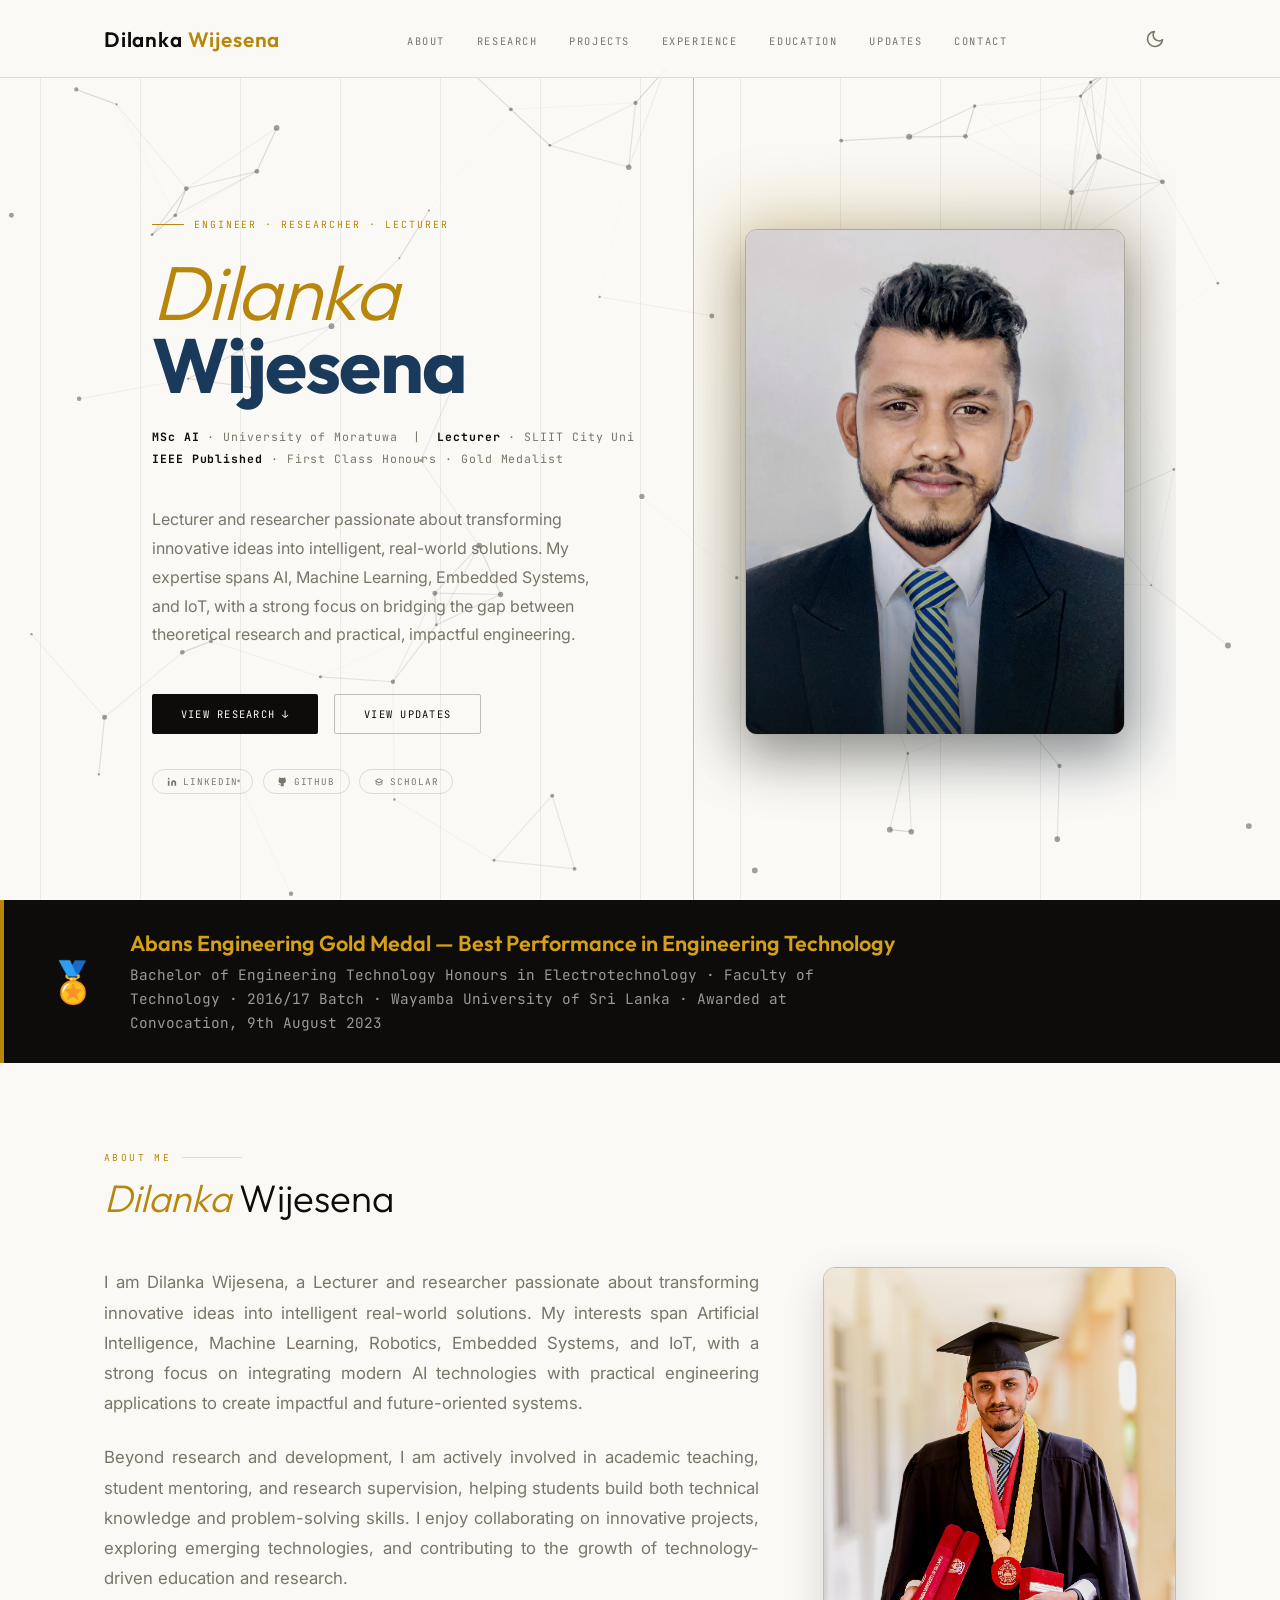
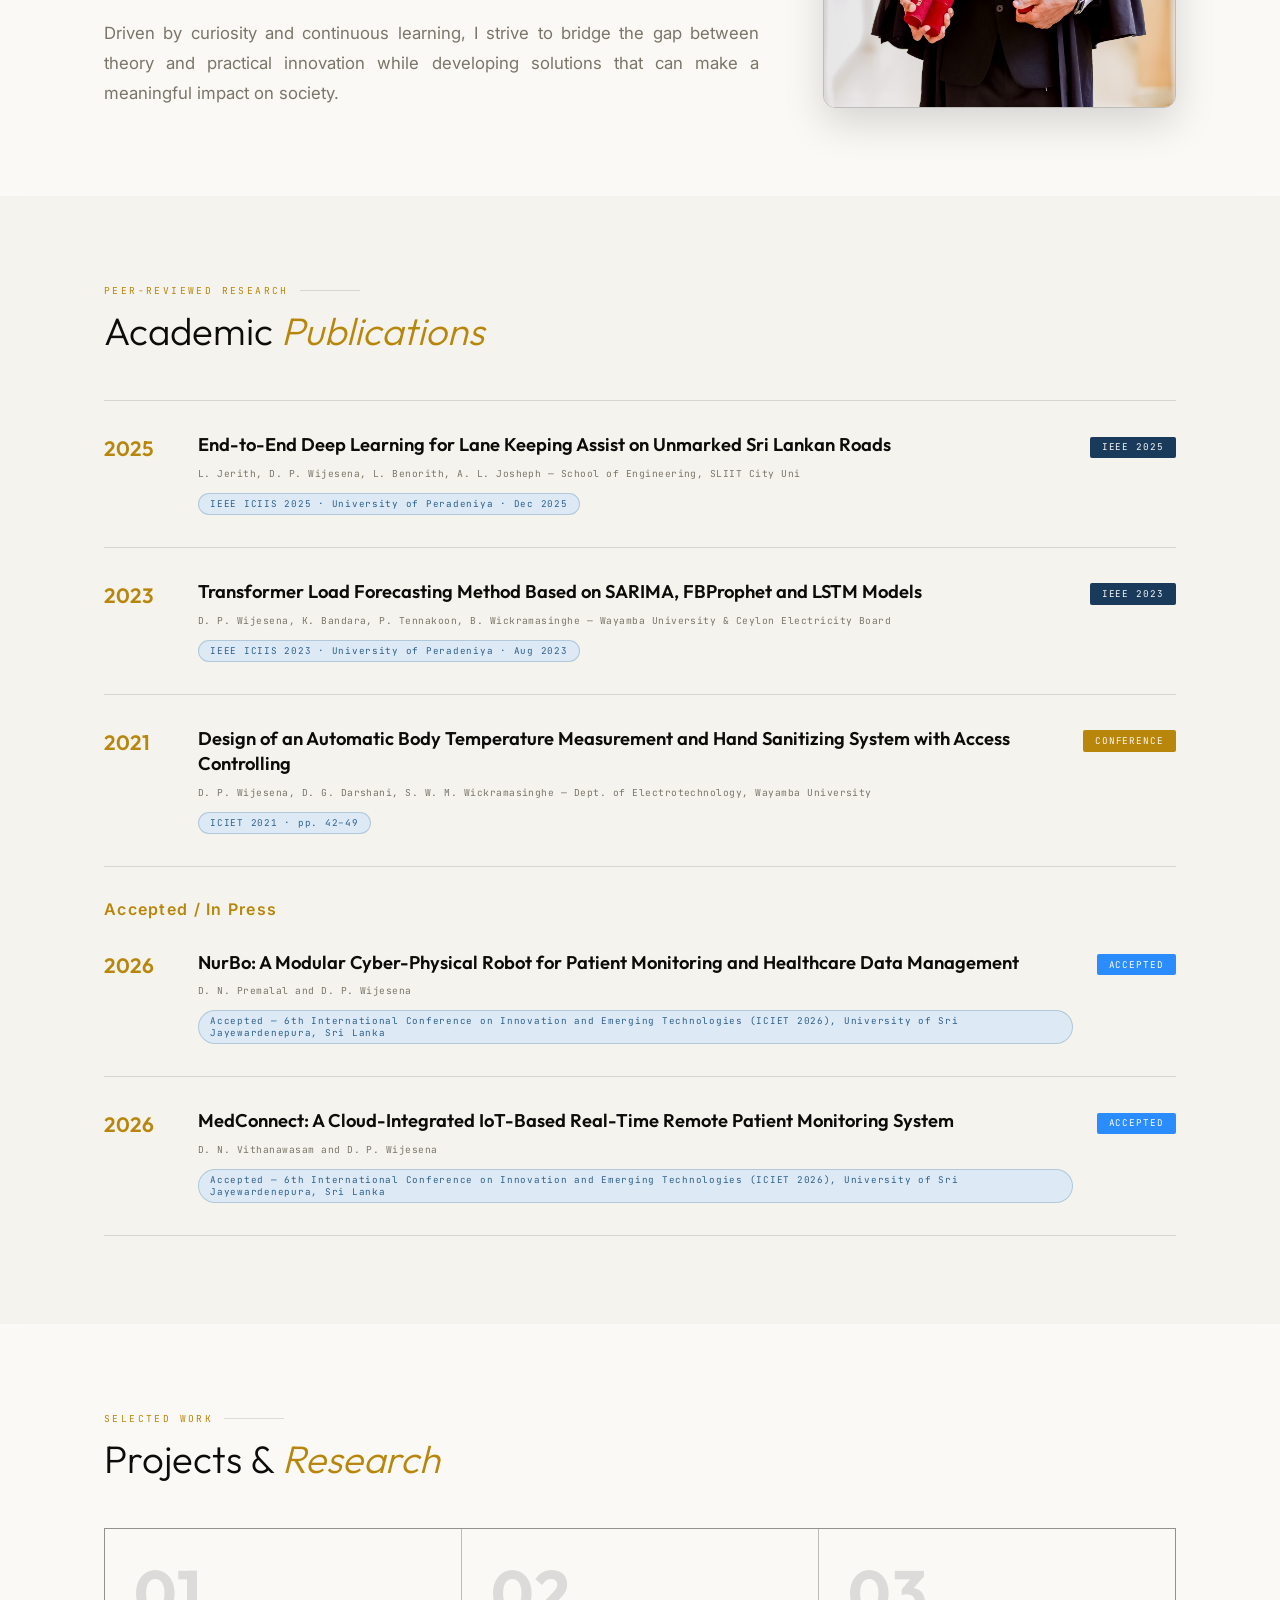
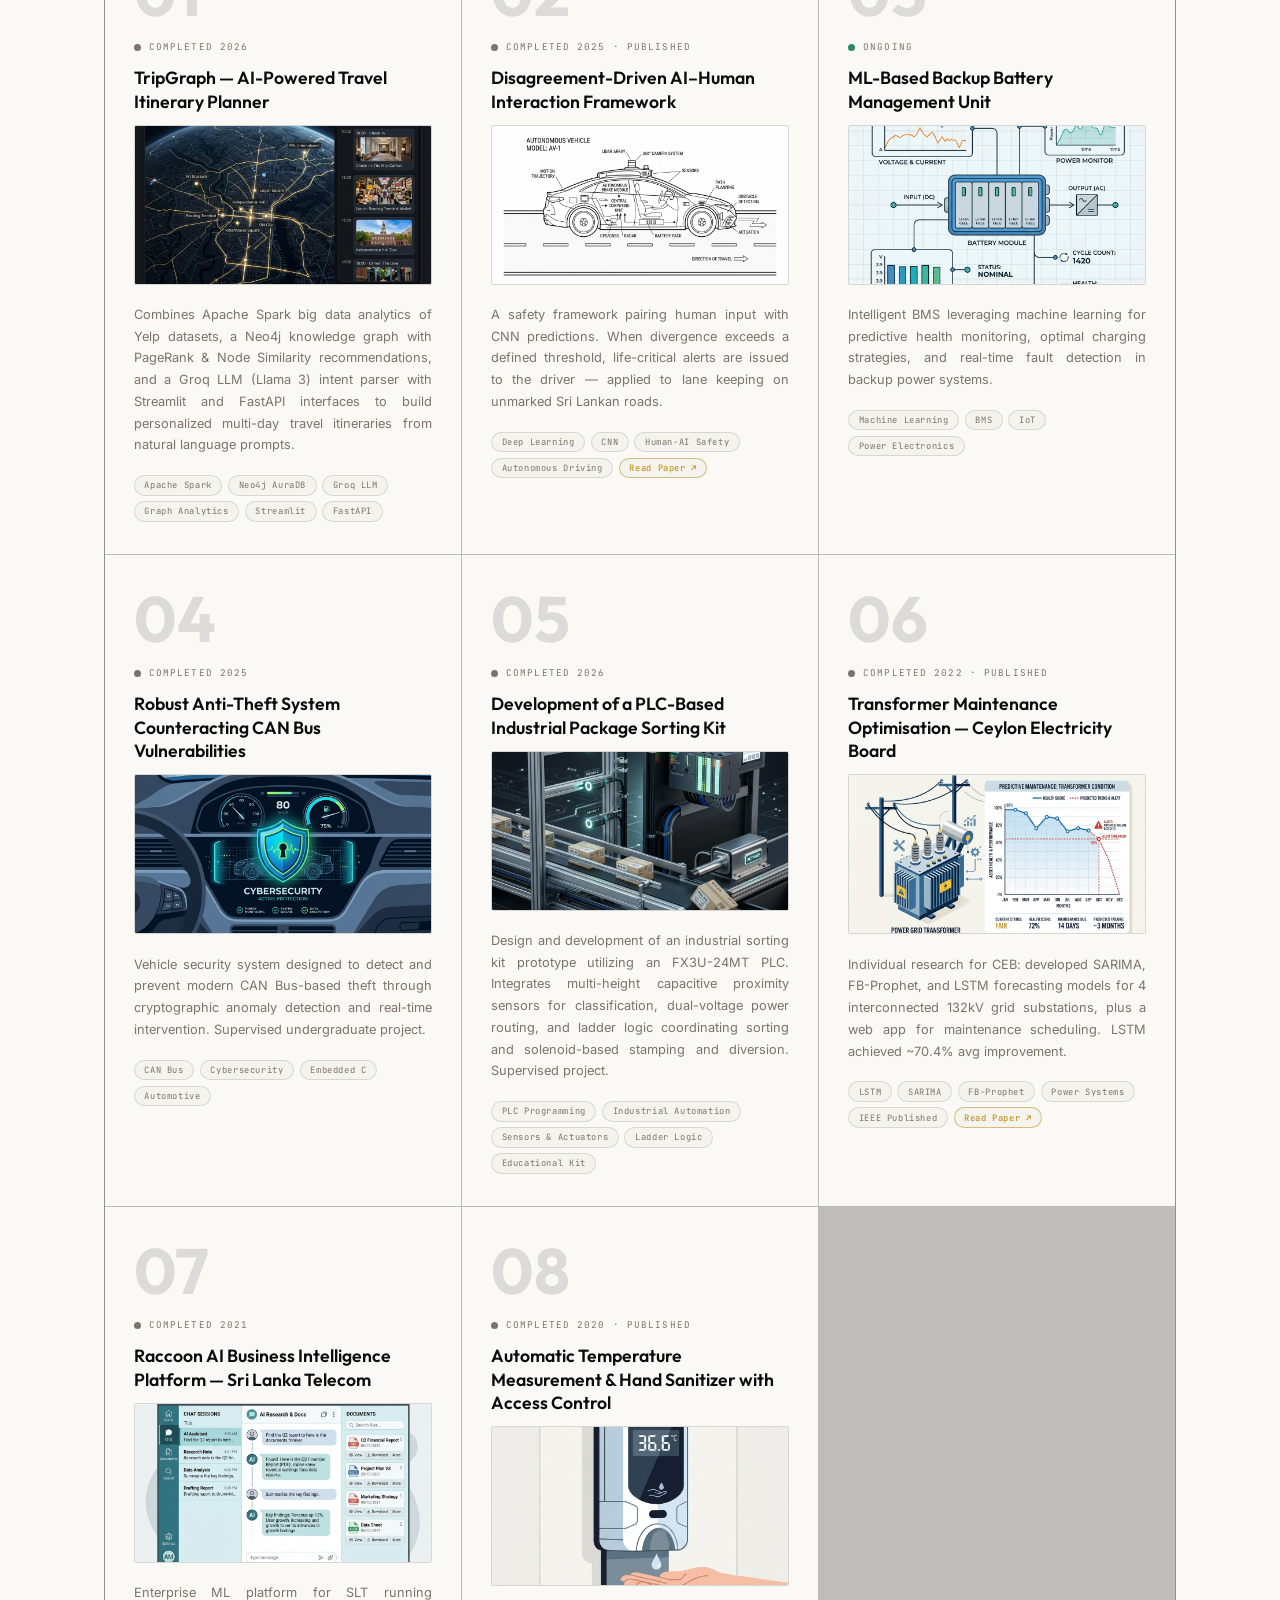
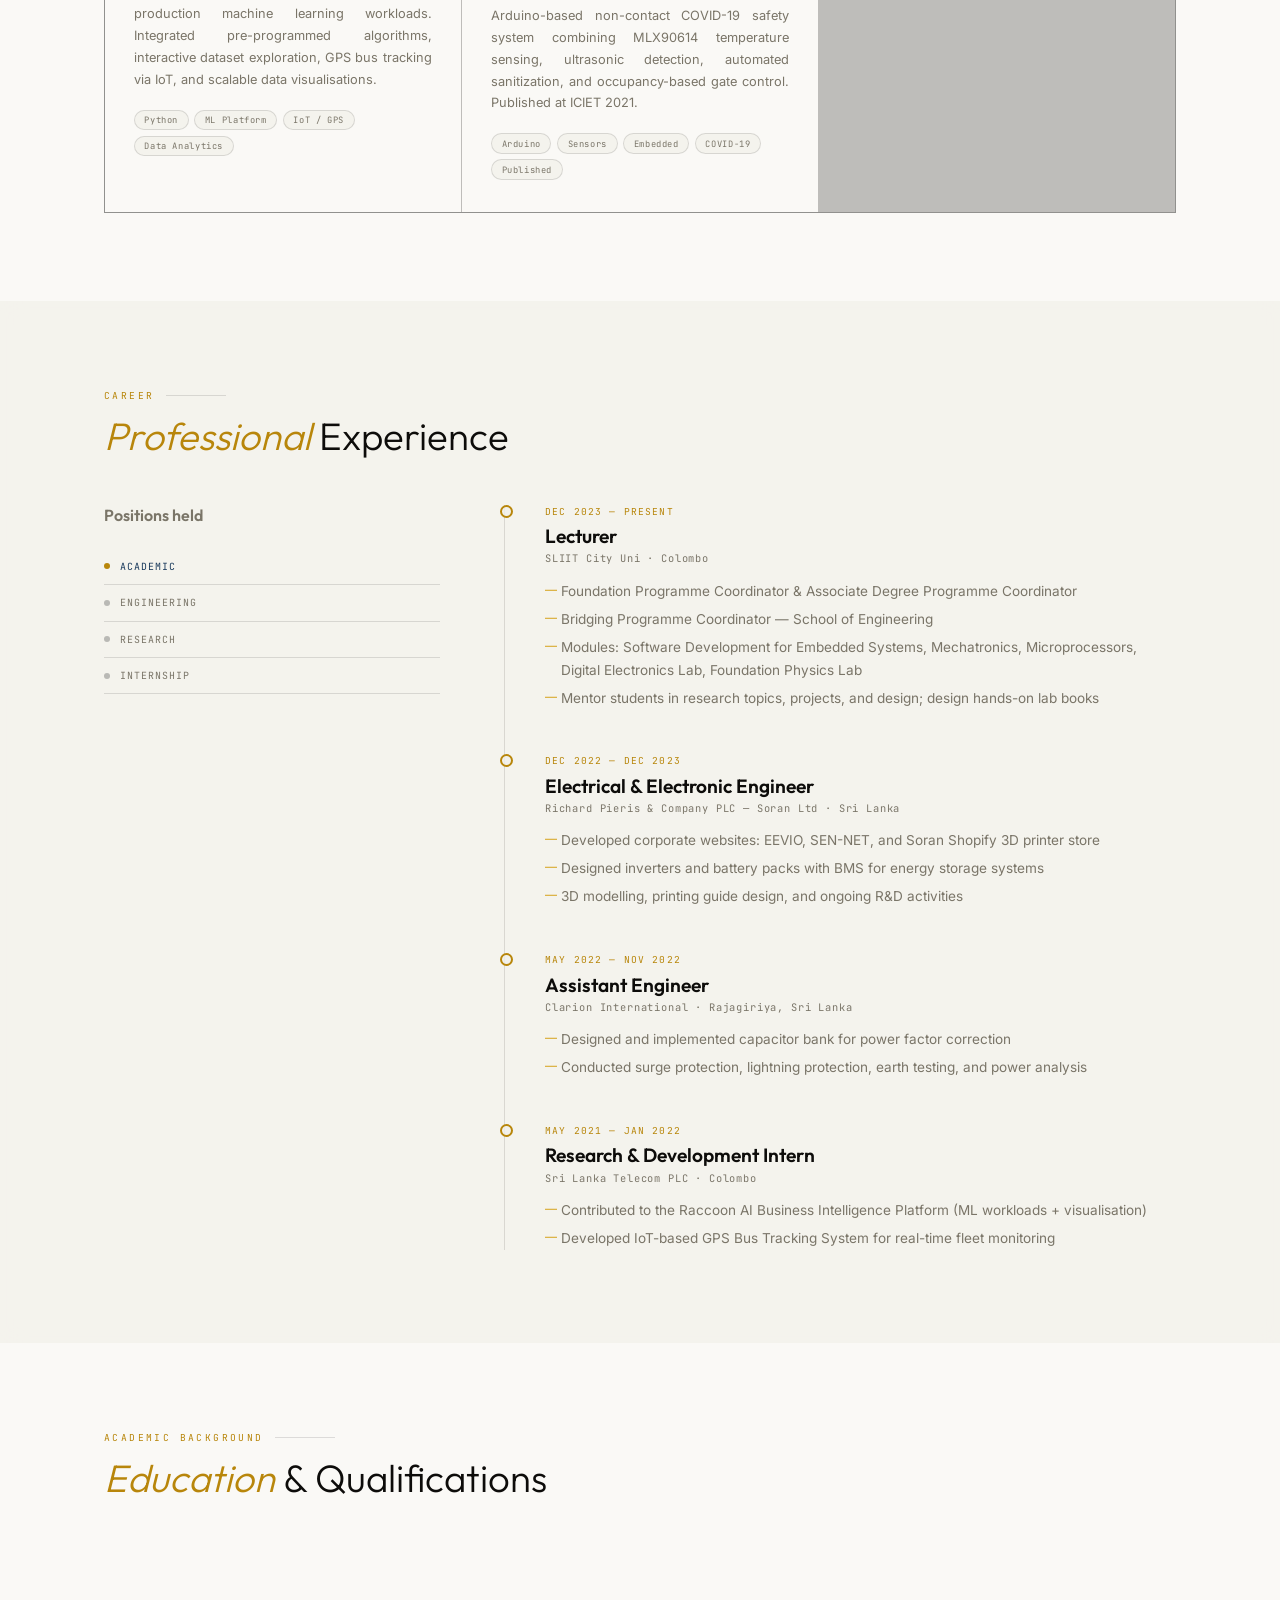
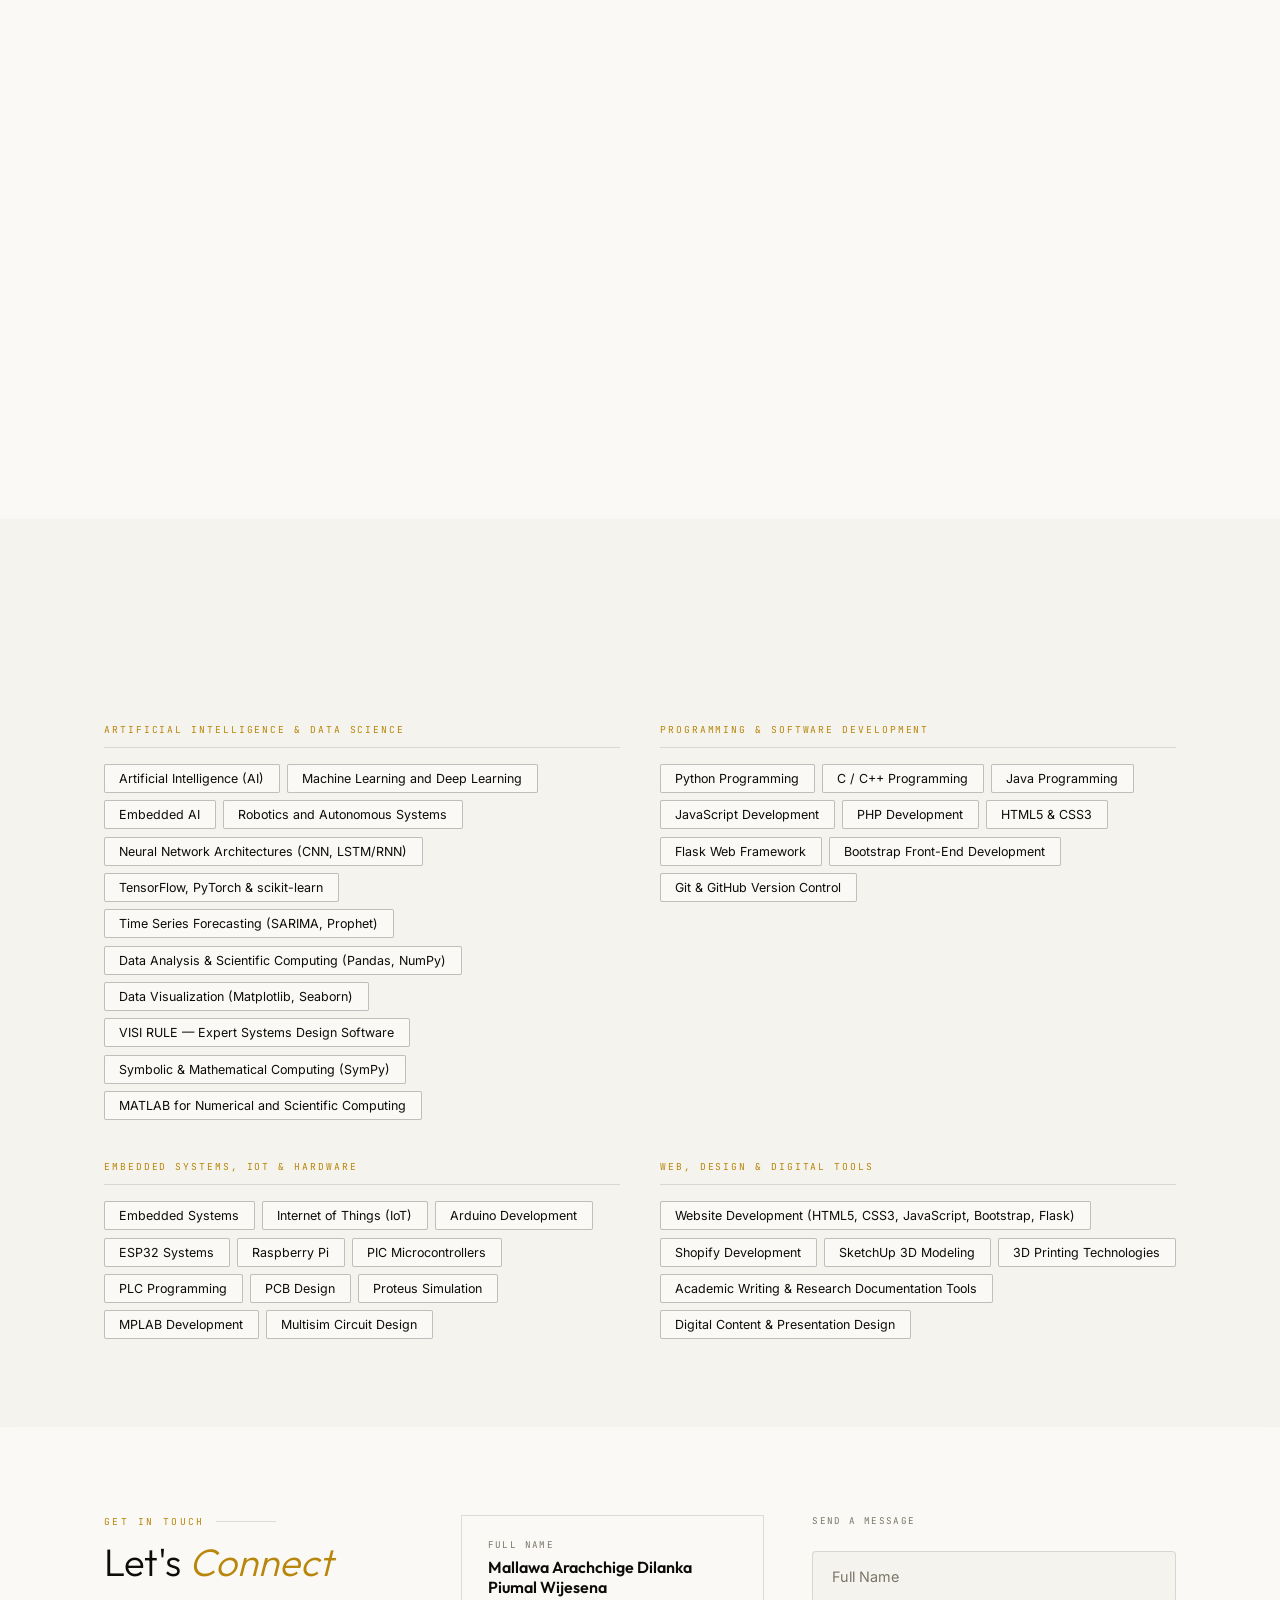
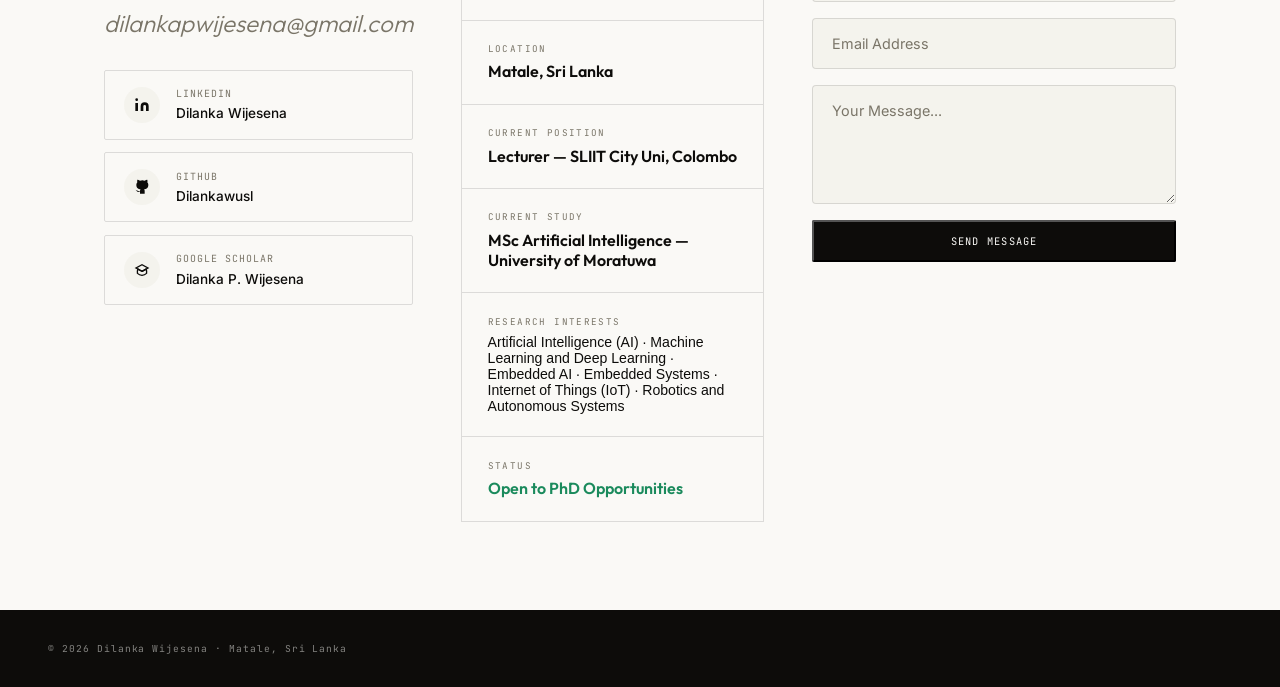
==== commit b867f013: "Update publication status and venue for NurBo and MedConnect papers" ====
--- a/index.html
+++ b/index.html
@@ -200,20 +200,16 @@
           <span class="pub-badge badge-conf">Conference</span>
         </div>
 
-        <div class="pub-subheading reveal reveal-delay-3" style="margin-top: 2rem; font-size: 1rem; font-weight: 600; letter-spacing: 0.08em; color: var(--gold);">Accepted</div>
+        <div class="pub-subheading reveal reveal-delay-3" style="margin-top: 2rem; font-size: 1rem; font-weight: 600; letter-spacing: 0.08em; color: var(--gold);">Accepted / In Press</div>
 
         <div class="pub-item reveal">
           <div class="pub-year">2026</div>
           <div>
-            <span class="pub-title">NurBo: A Modular Cyber-Physical Robotic System for Autonomous Patient Monitoring and Healthcare Data Management</span>
+            <span class="pub-title">NurBo: A Modular Cyber-Physical Robot for Patient Monitoring and Healthcare Data Management</span>
             <div class="pub-authors">D. N. Premalal and D. P. Wijesena</div>
-<<<<<<< HEAD
-            <span class="pub-venue-tag">Accepted — 4th IEEE International Conference on Advanced Network Technologies and Applications (APANConf 2026) · Auckland, New Zealand · 2026</span>
-=======
-            <span class="pub-venue-tag">Submitted to the International Conference on Innovation and Emerging Technologies (ICIET 2026) · Auckland, New Zealand · 2026</span>
->>>>>>> 9684ae6 (Update publication venue for NurBo paper)
-          </div>
-          <span class="pub-badge" style="background:#2ecc71; color:#fff;">Accepted</span>
+            <span class="pub-venue-tag">Accepted — 6th International Conference on Innovation and Emerging Technologies (ICIET 2026), University of Sri Jayewardenepura, Sri Lanka</span>
+          </div>
+          <span class="pub-badge" style="background:#2b8cff; color:#fff;">Accepted</span>
         </div>
 
         <div class="pub-item reveal reveal-delay-1">
@@ -221,9 +217,9 @@
           <div>
             <span class="pub-title">MedConnect: A Cloud-Integrated IoT-Based Real-Time Remote Patient Monitoring System</span>
             <div class="pub-authors">D. N. Vithanawasam and D. P. Wijesena</div>
-            <span class="pub-venue-tag">Accepted — International Conference on Innovation and Emerging Technologies (ICIET 2026) · Colombo, Sri Lanka · 2026</span>
-          </div>
-          <span class="pub-badge" style="background:#2ecc71; color:#fff;">Accepted</span>
+            <span class="pub-venue-tag">Accepted — 6th International Conference on Innovation and Emerging Technologies (ICIET 2026), University of Sri Jayewardenepura, Sri Lanka</span>
+          </div>
+          <span class="pub-badge" style="background:#2b8cff; color:#fff;">Accepted</span>
         </div>
 
       </div>
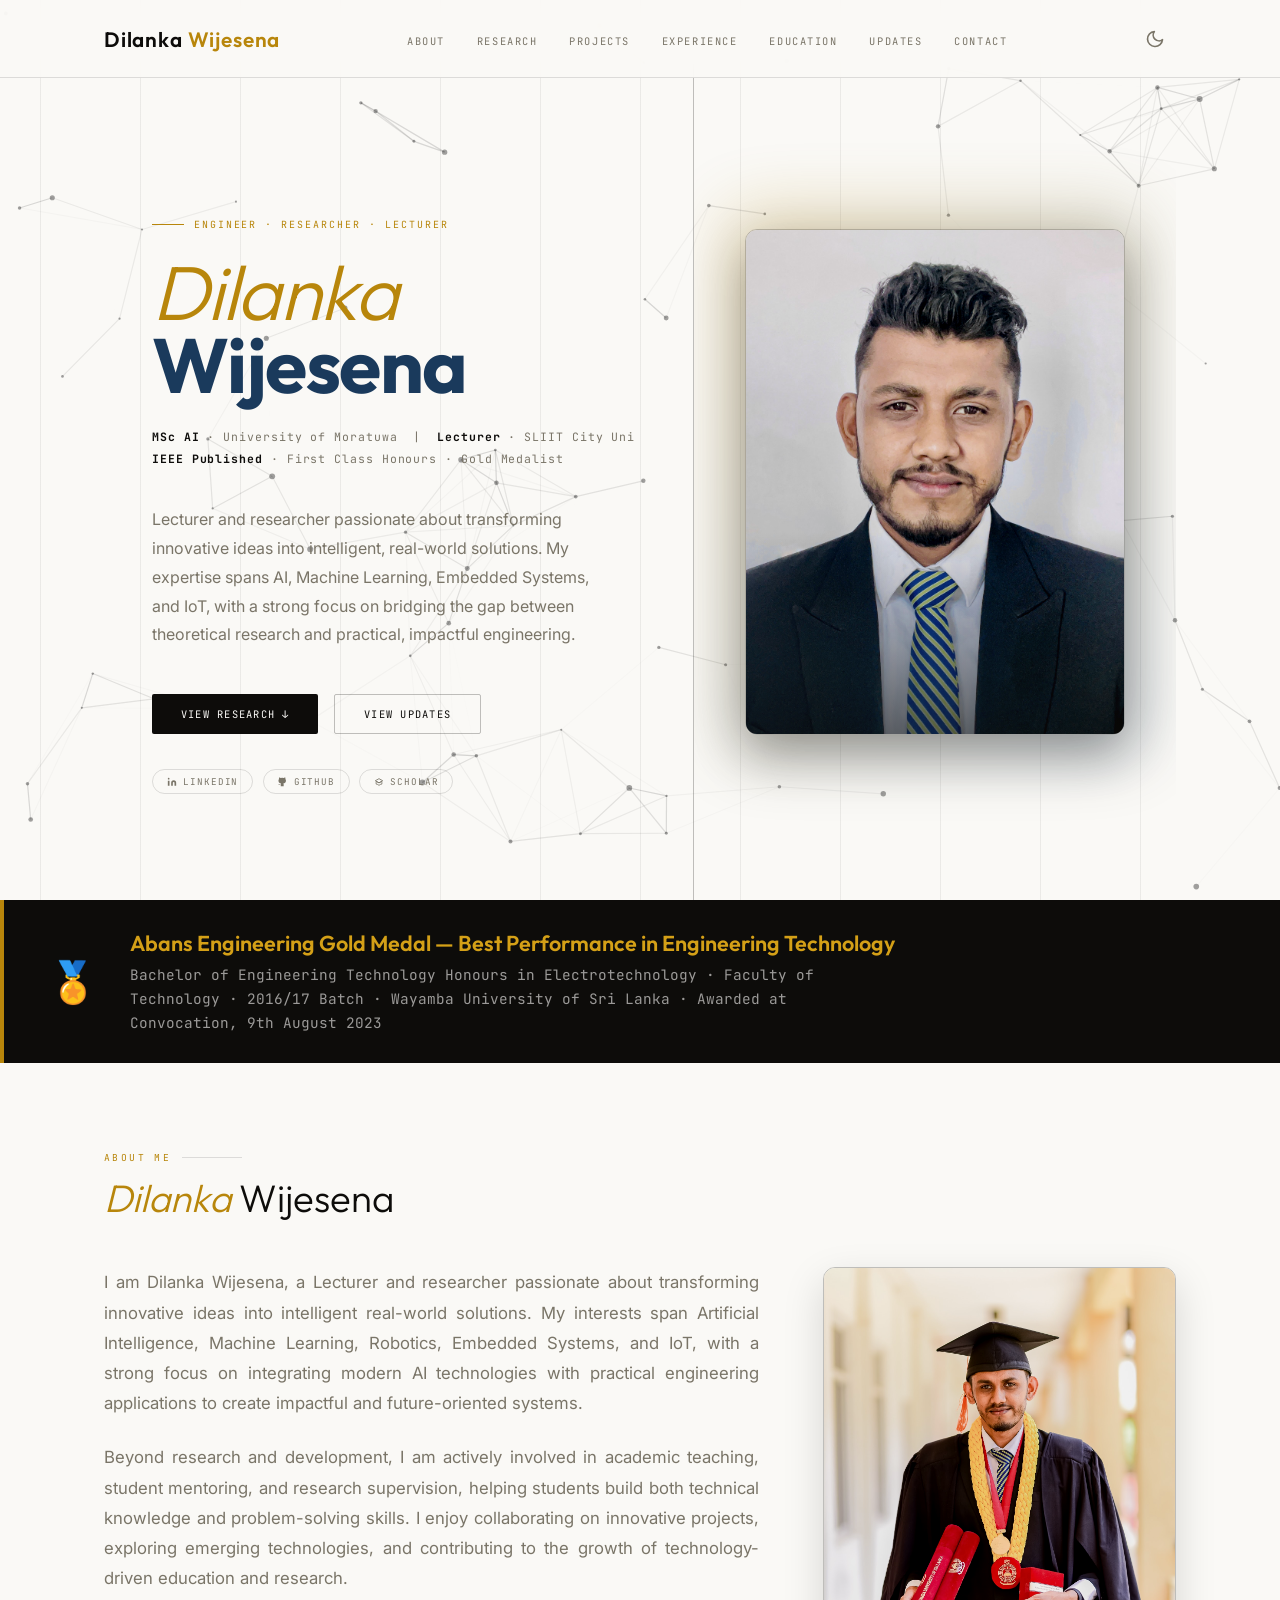
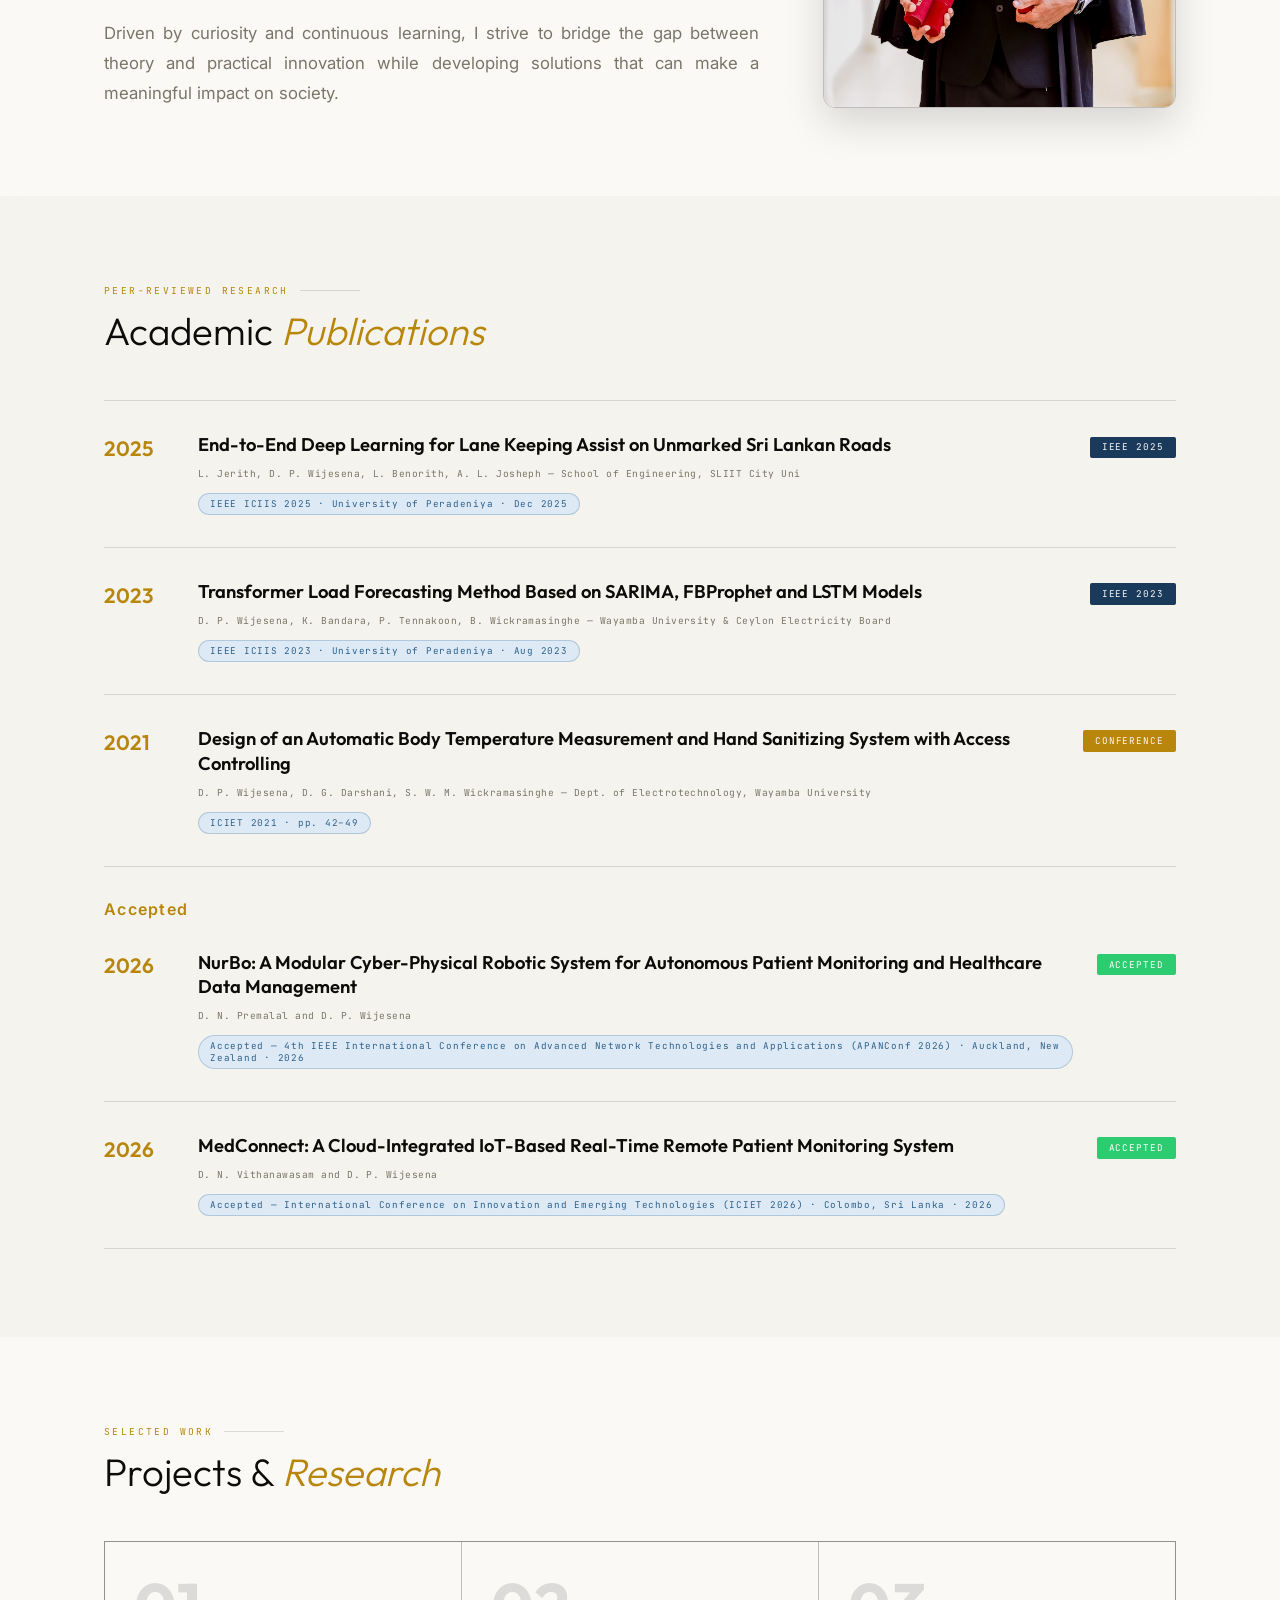
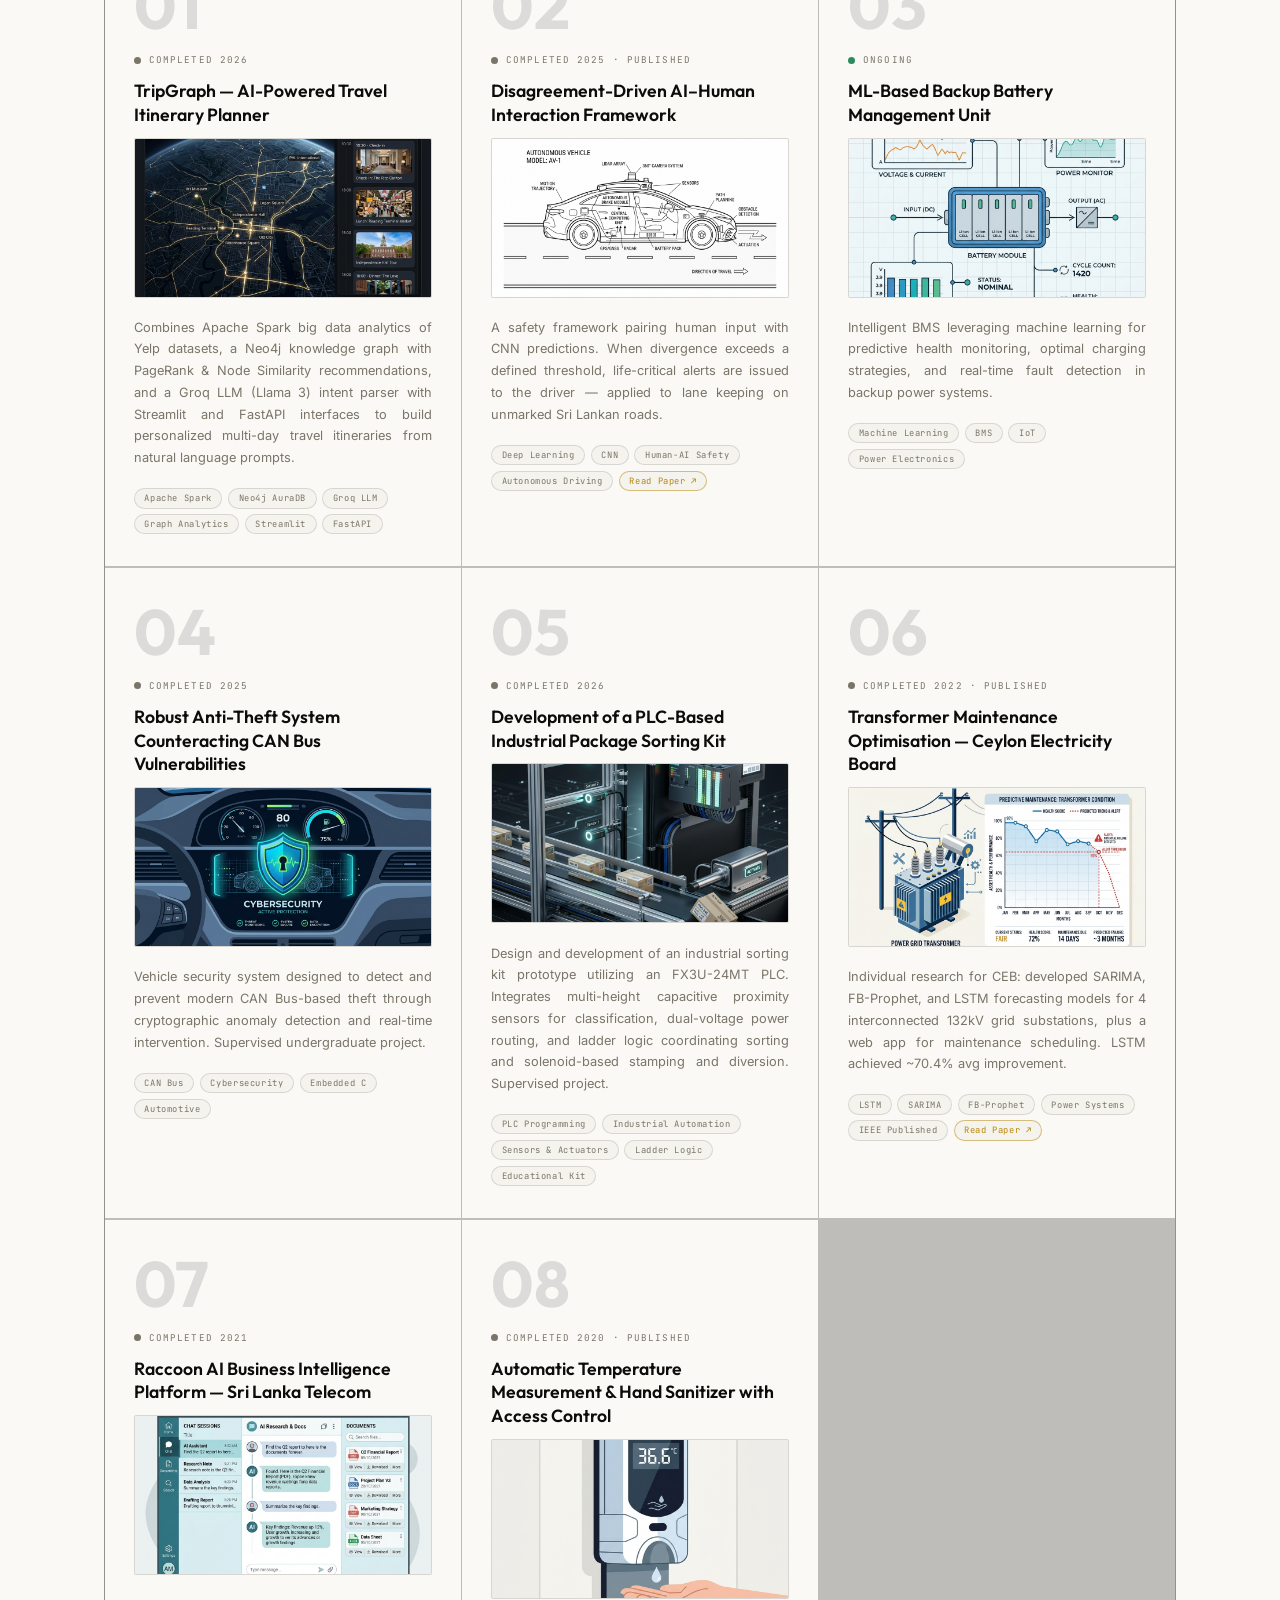
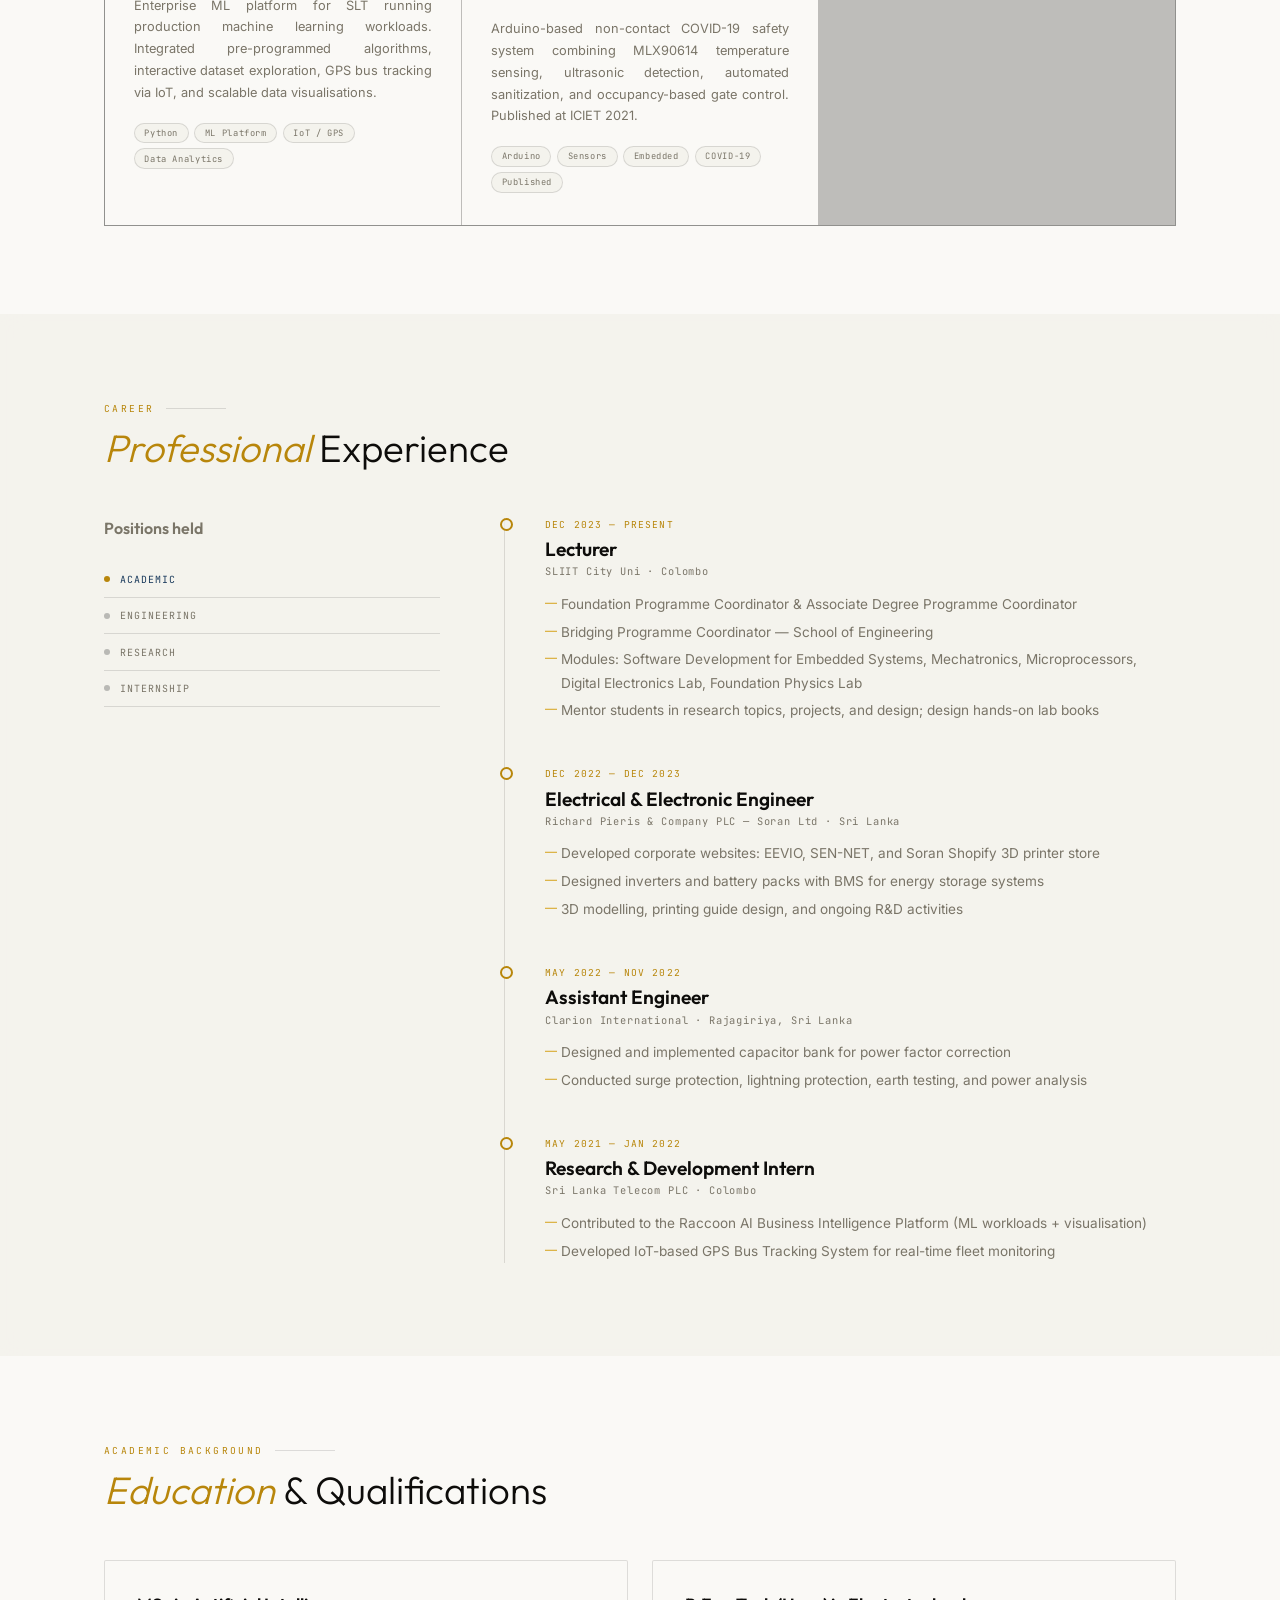
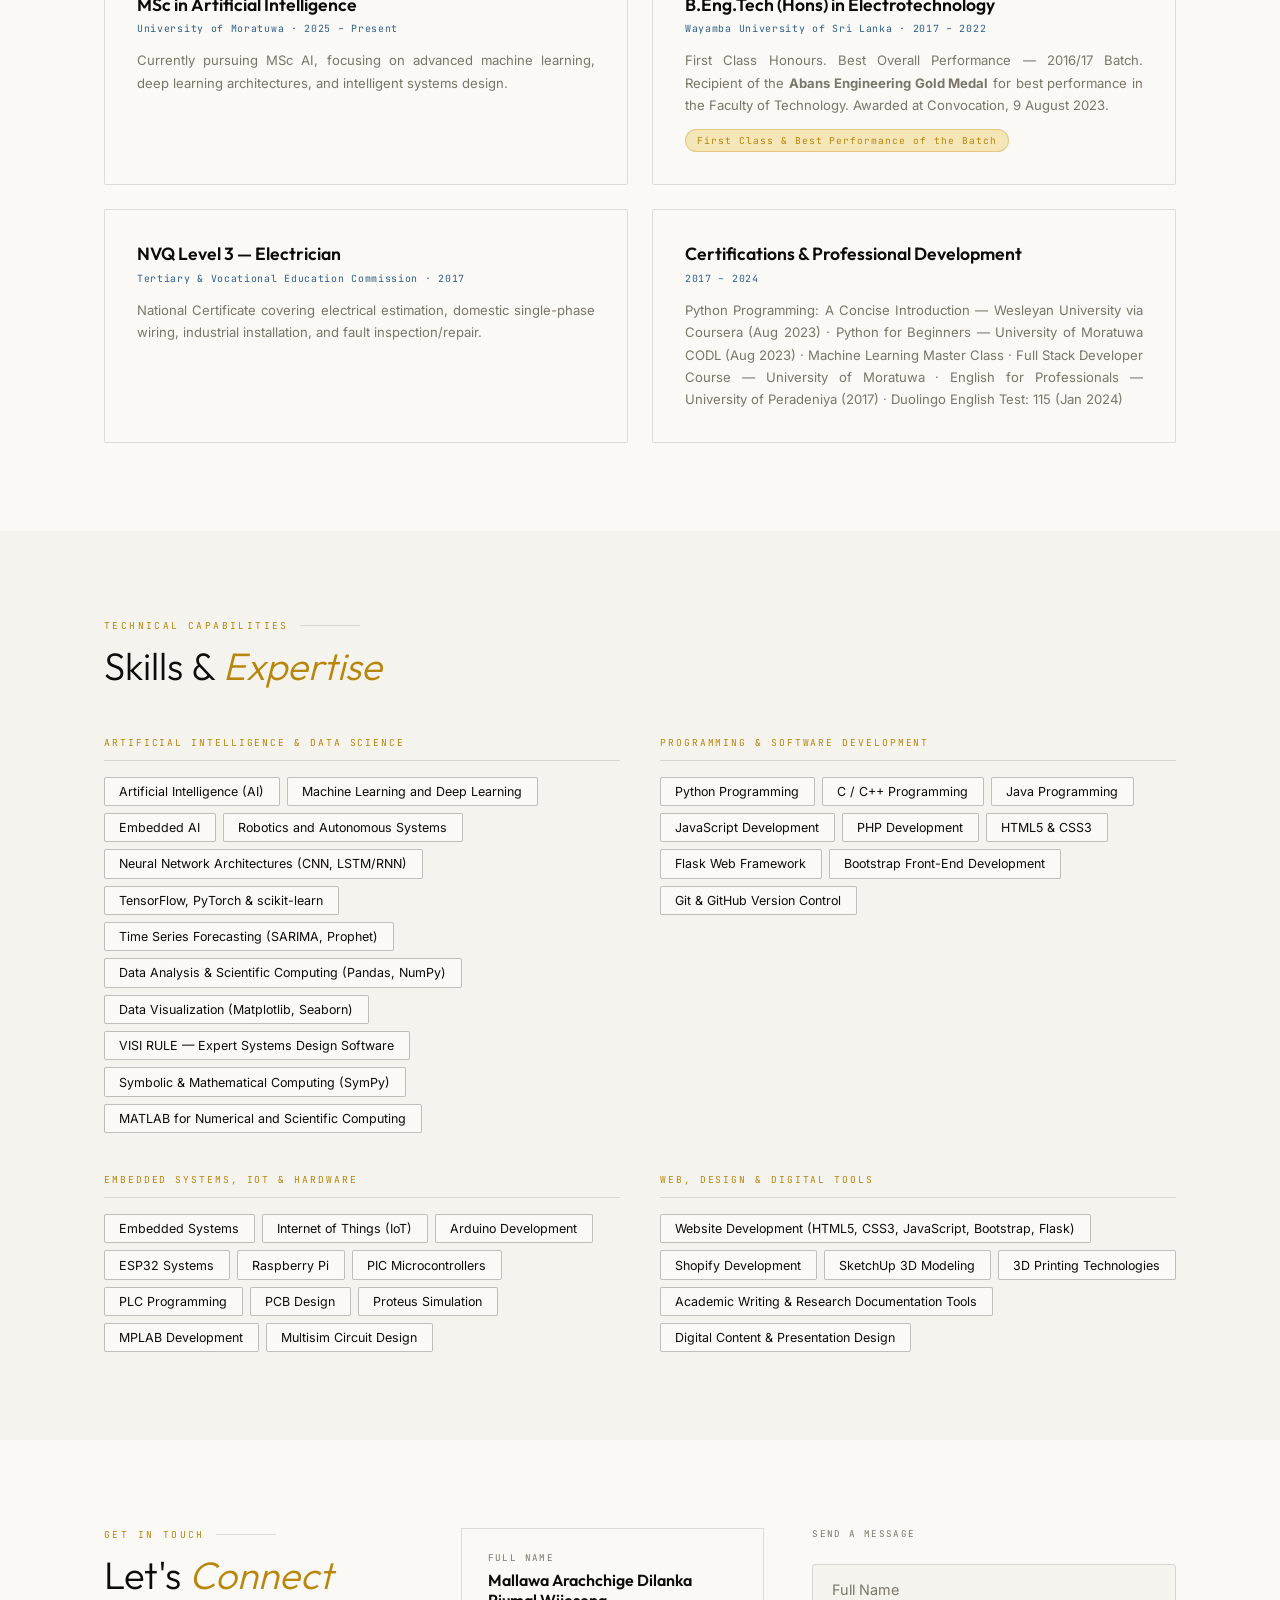
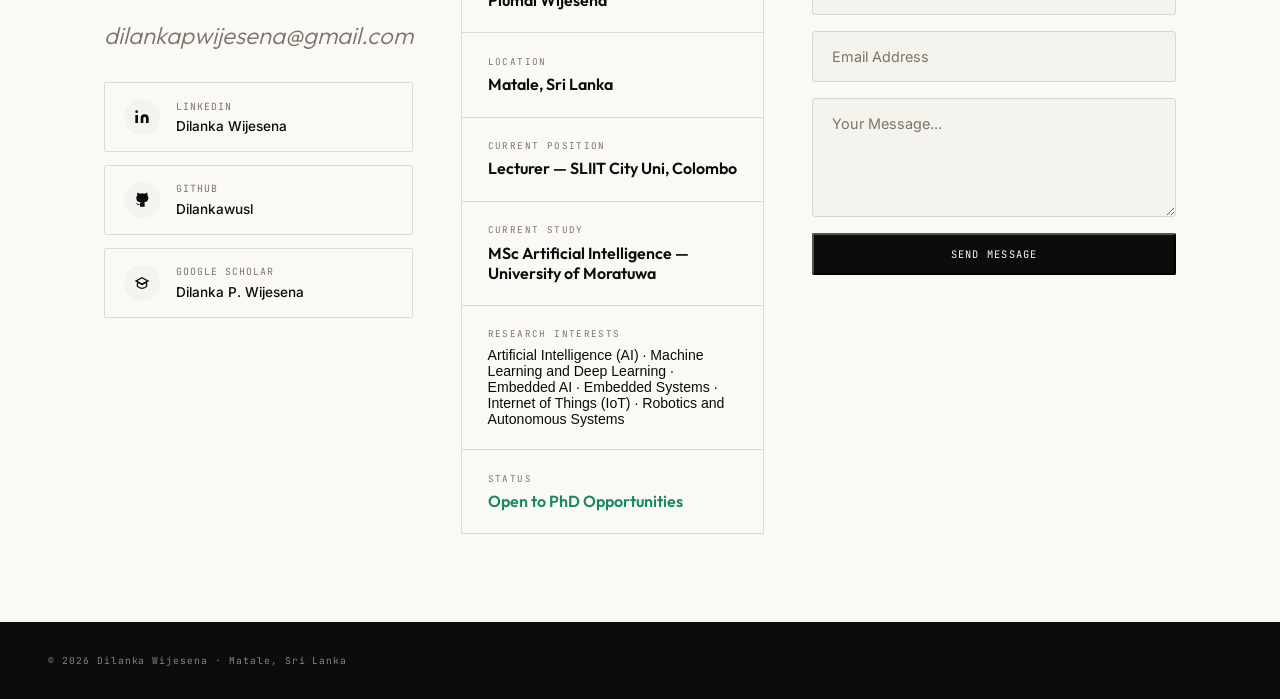
==== commit ee70e95a: "Update publication details for NurBo and MedConnect papers" ====
--- a/index.html
+++ b/index.html
@@ -200,16 +200,16 @@
           <span class="pub-badge badge-conf">Conference</span>
         </div>
 
-        <div class="pub-subheading reveal reveal-delay-3" style="margin-top: 2rem; font-size: 1rem; font-weight: 600; letter-spacing: 0.08em; color: var(--gold);">Accepted / In Press</div>
+        <div class="pub-subheading reveal reveal-delay-3" style="margin-top: 2rem; font-size: 1rem; font-weight: 600; letter-spacing: 0.08em; color: var(--gold);">Accepted</div>
 
         <div class="pub-item reveal">
           <div class="pub-year">2026</div>
           <div>
-            <span class="pub-title">NurBo: A Modular Cyber-Physical Robot for Patient Monitoring and Healthcare Data Management</span>
+            <span class="pub-title">NurBo: A Modular Cyber-Physical Robotic System for Autonomous Patient Monitoring and Healthcare Data Management</span>
             <div class="pub-authors">D. N. Premalal and D. P. Wijesena</div>
-            <span class="pub-venue-tag">Accepted — 6th International Conference on Innovation and Emerging Technologies (ICIET 2026), University of Sri Jayewardenepura, Sri Lanka</span>
-          </div>
-          <span class="pub-badge" style="background:#2b8cff; color:#fff;">Accepted</span>
+            <span class="pub-venue-tag">Accepted — 4th IEEE International Conference on Advanced Network Technologies and Applications (APANConf 2026) · Auckland, New Zealand · 2026</span>
+          </div>
+          <span class="pub-badge" style="background:#2ecc71; color:#fff;">Accepted</span>
         </div>
 
         <div class="pub-item reveal reveal-delay-1">
@@ -217,9 +217,9 @@
           <div>
             <span class="pub-title">MedConnect: A Cloud-Integrated IoT-Based Real-Time Remote Patient Monitoring System</span>
             <div class="pub-authors">D. N. Vithanawasam and D. P. Wijesena</div>
-            <span class="pub-venue-tag">Accepted — 6th International Conference on Innovation and Emerging Technologies (ICIET 2026), University of Sri Jayewardenepura, Sri Lanka</span>
-          </div>
-          <span class="pub-badge" style="background:#2b8cff; color:#fff;">Accepted</span>
+            <span class="pub-venue-tag">Accepted — International Conference on Innovation and Emerging Technologies (ICIET 2026) · Colombo, Sri Lanka · 2026</span>
+          </div>
+          <span class="pub-badge" style="background:#2ecc71; color:#fff;">Accepted</span>
         </div>
 
       </div>
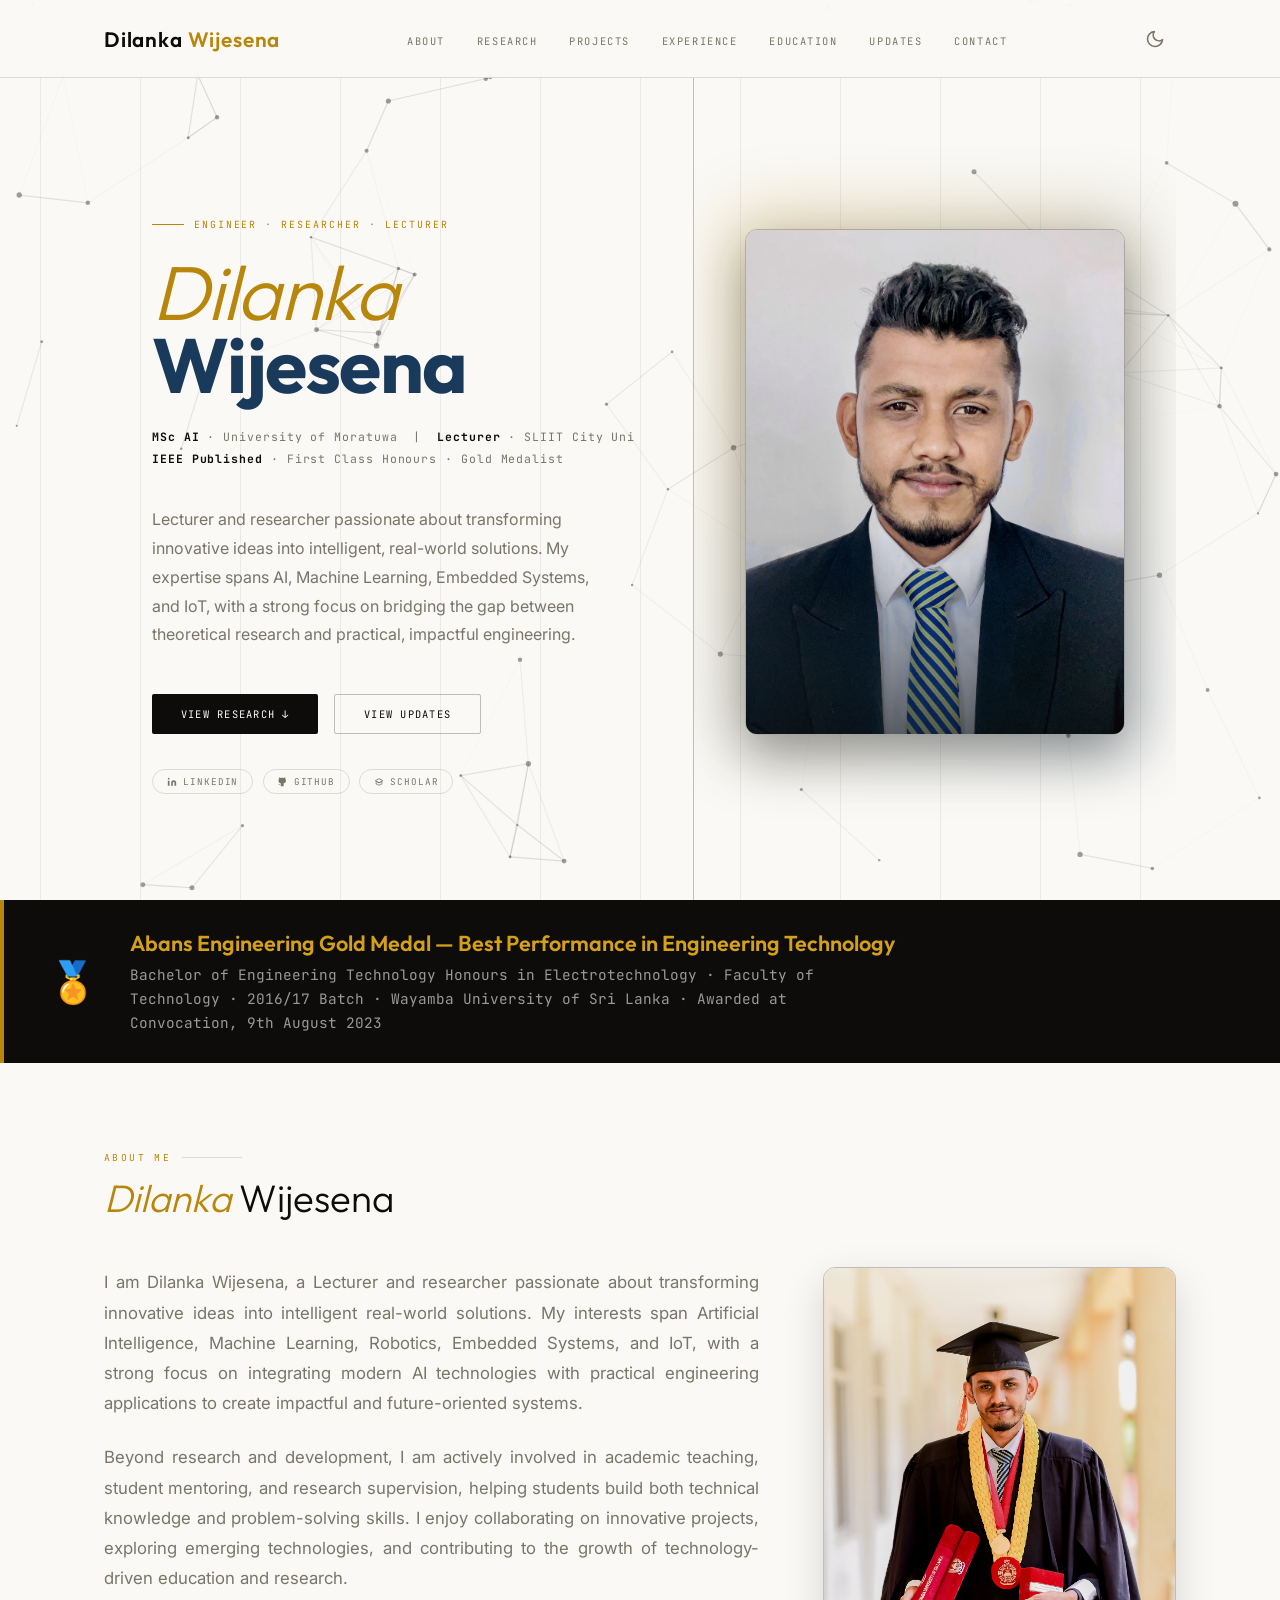
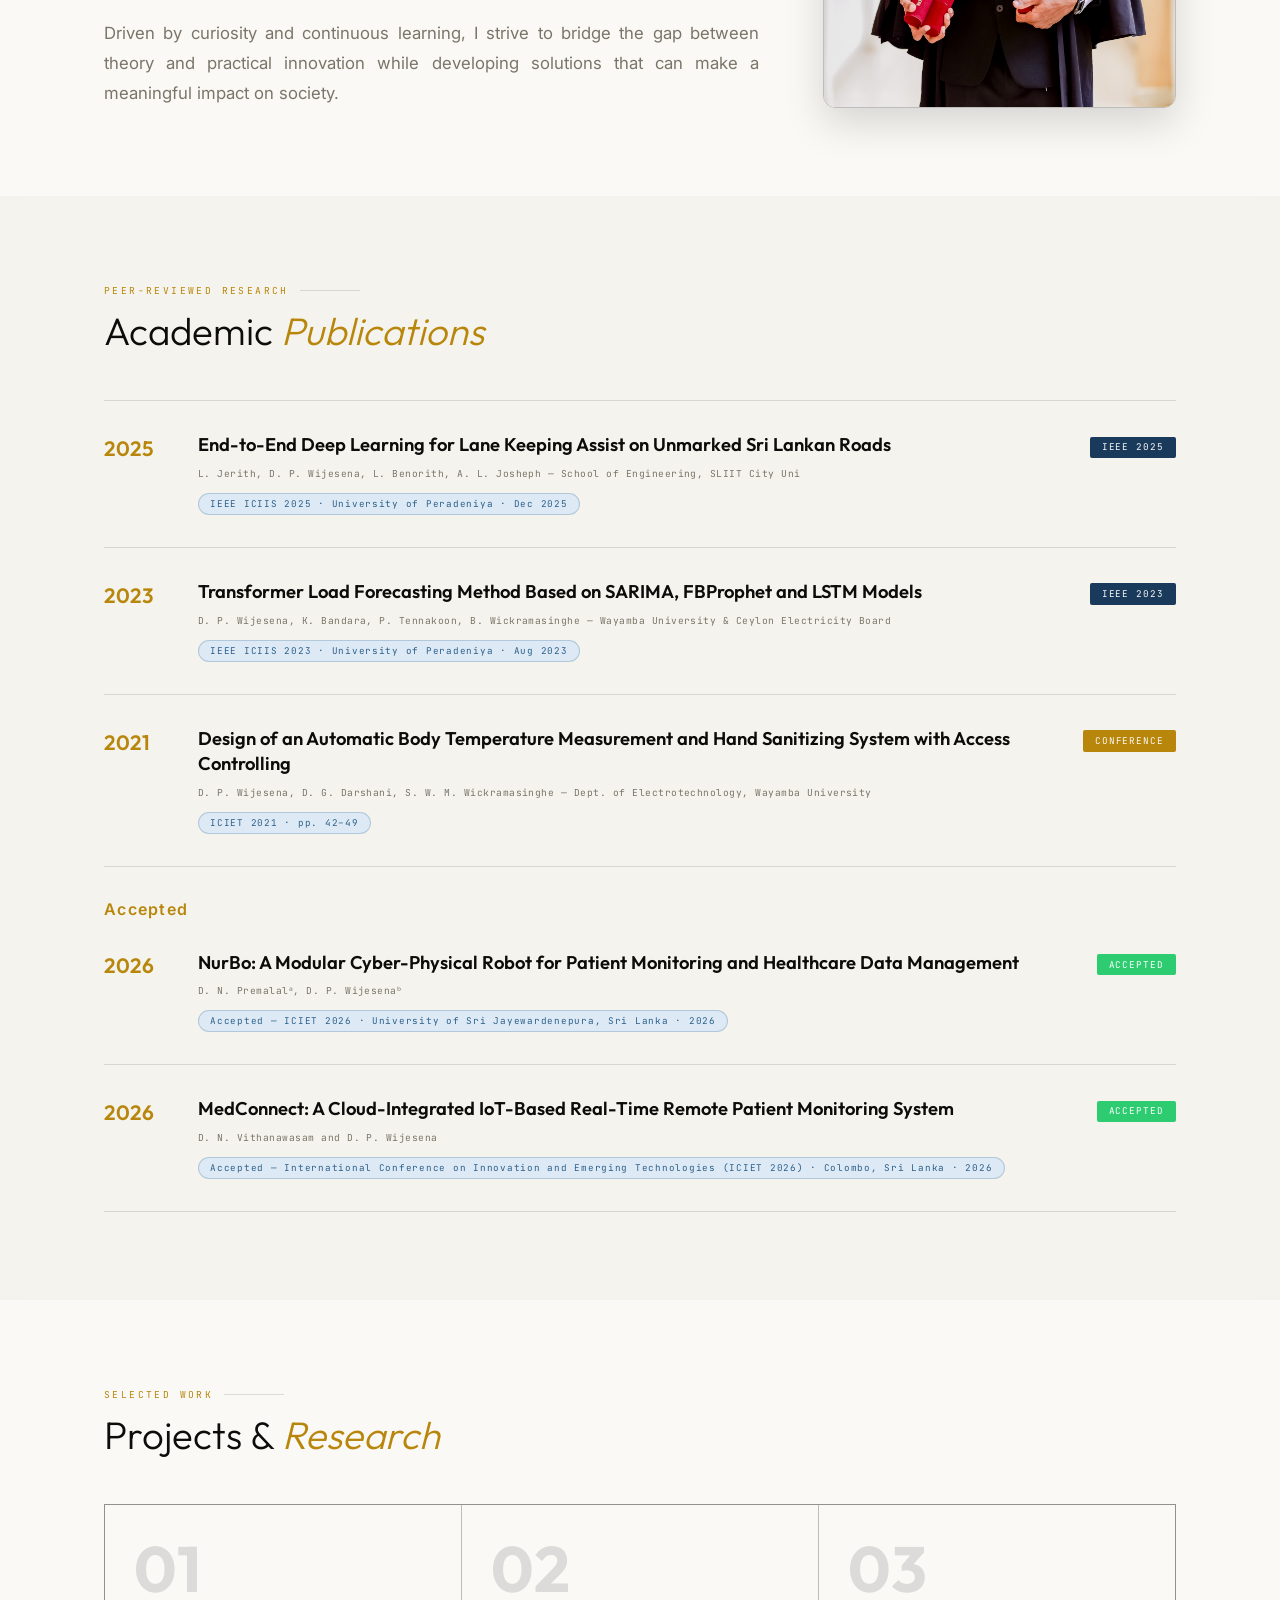
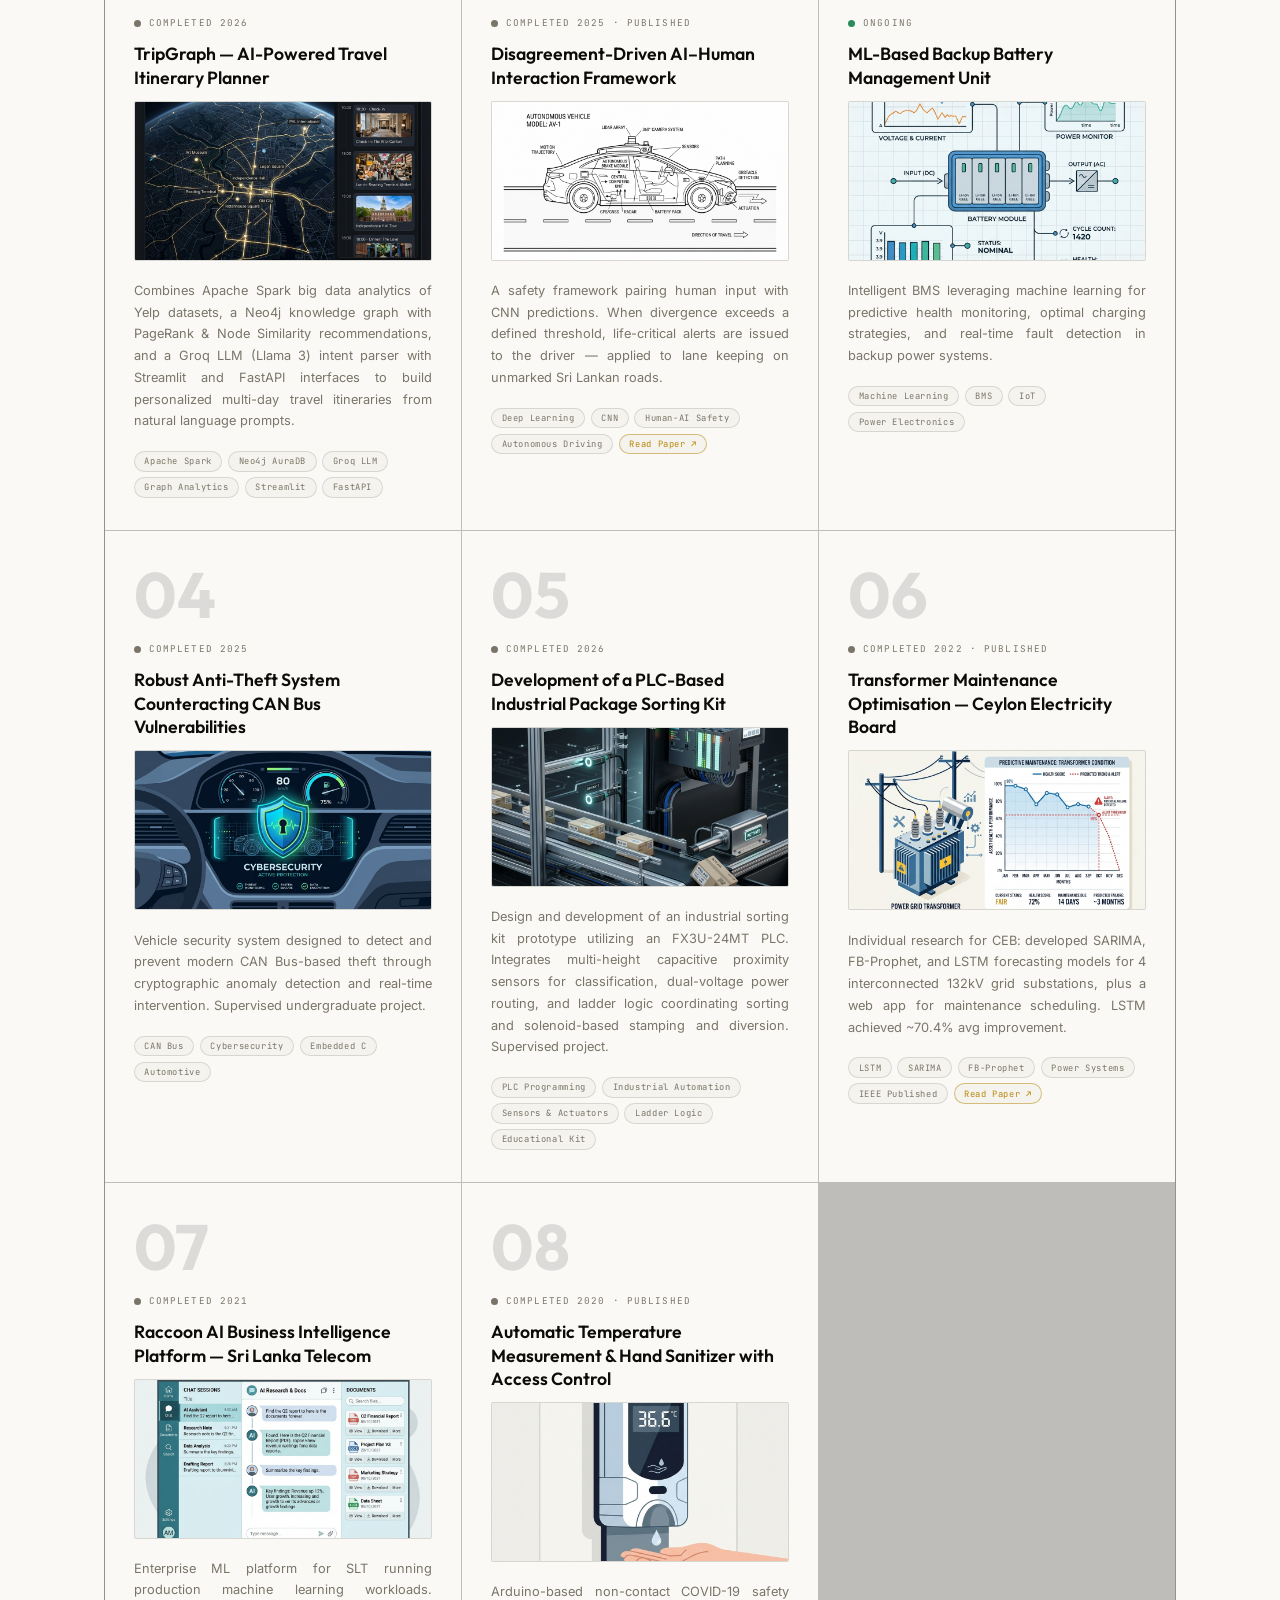
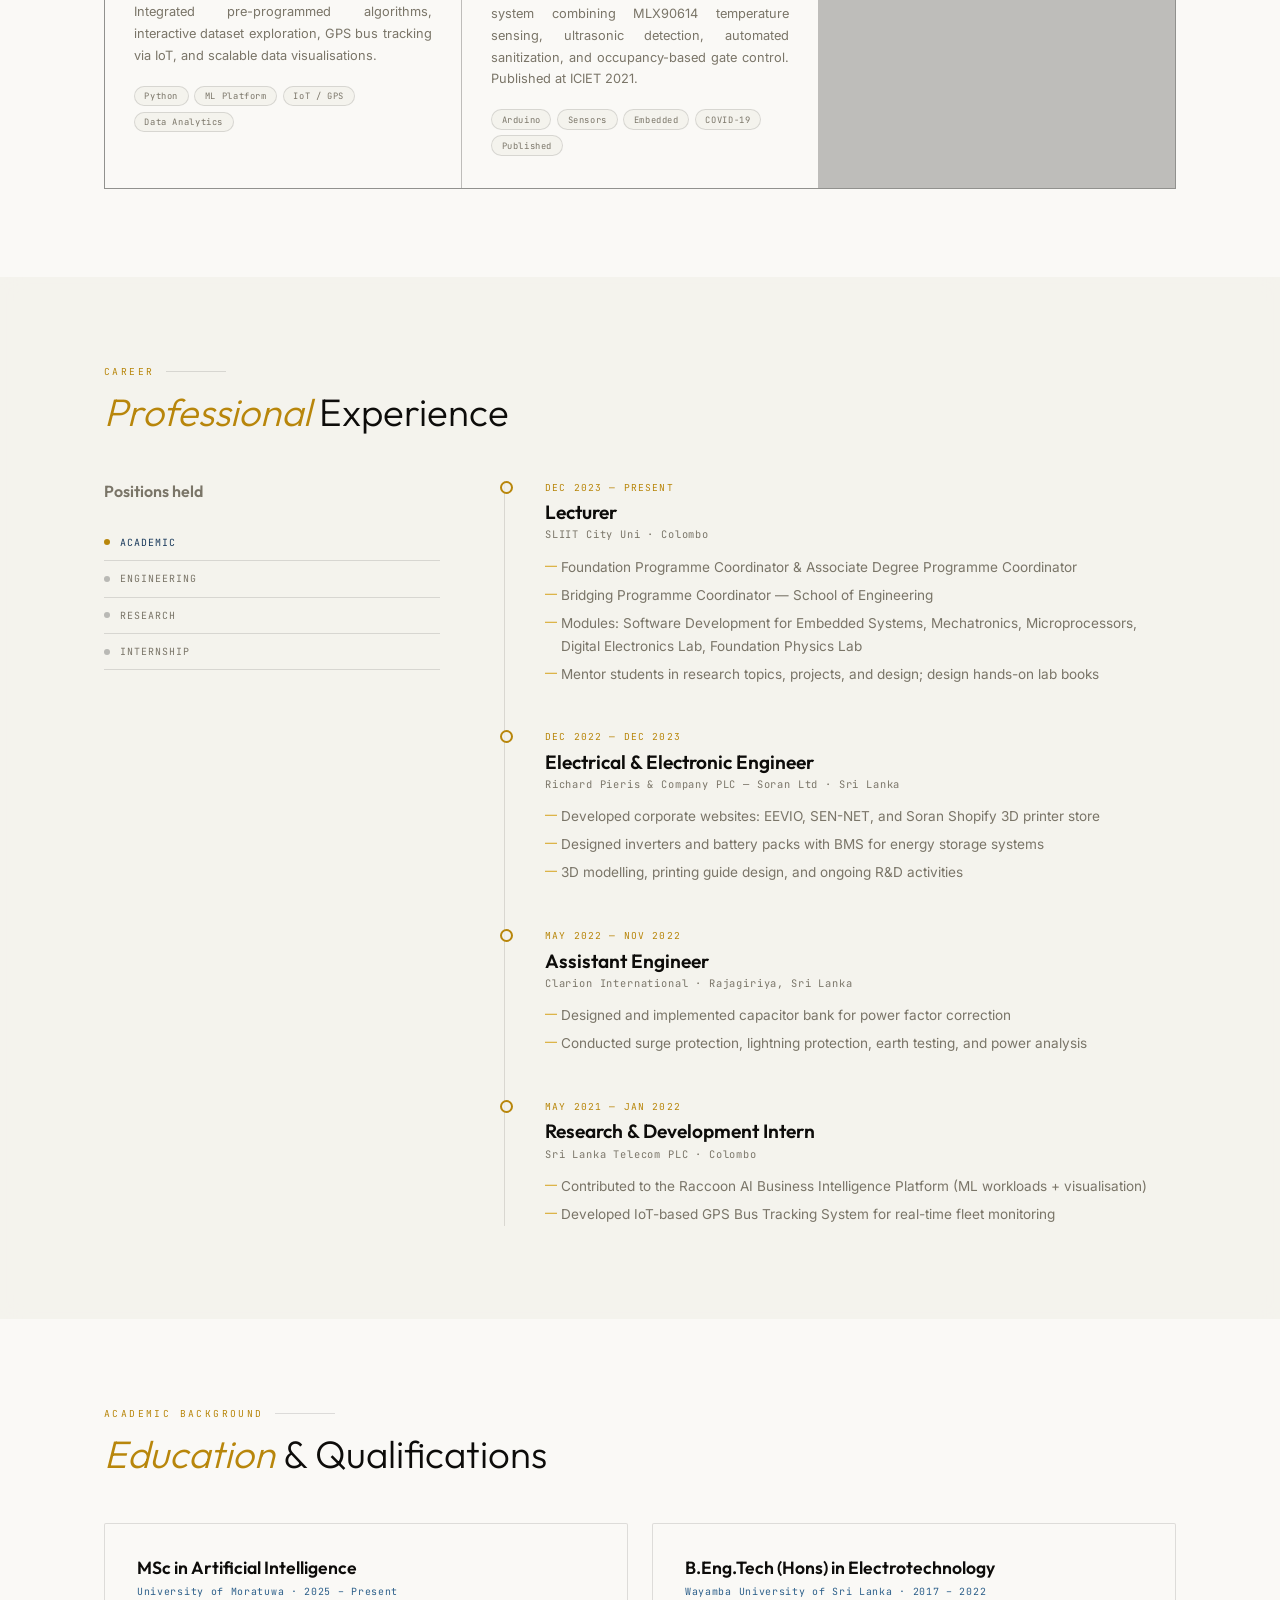
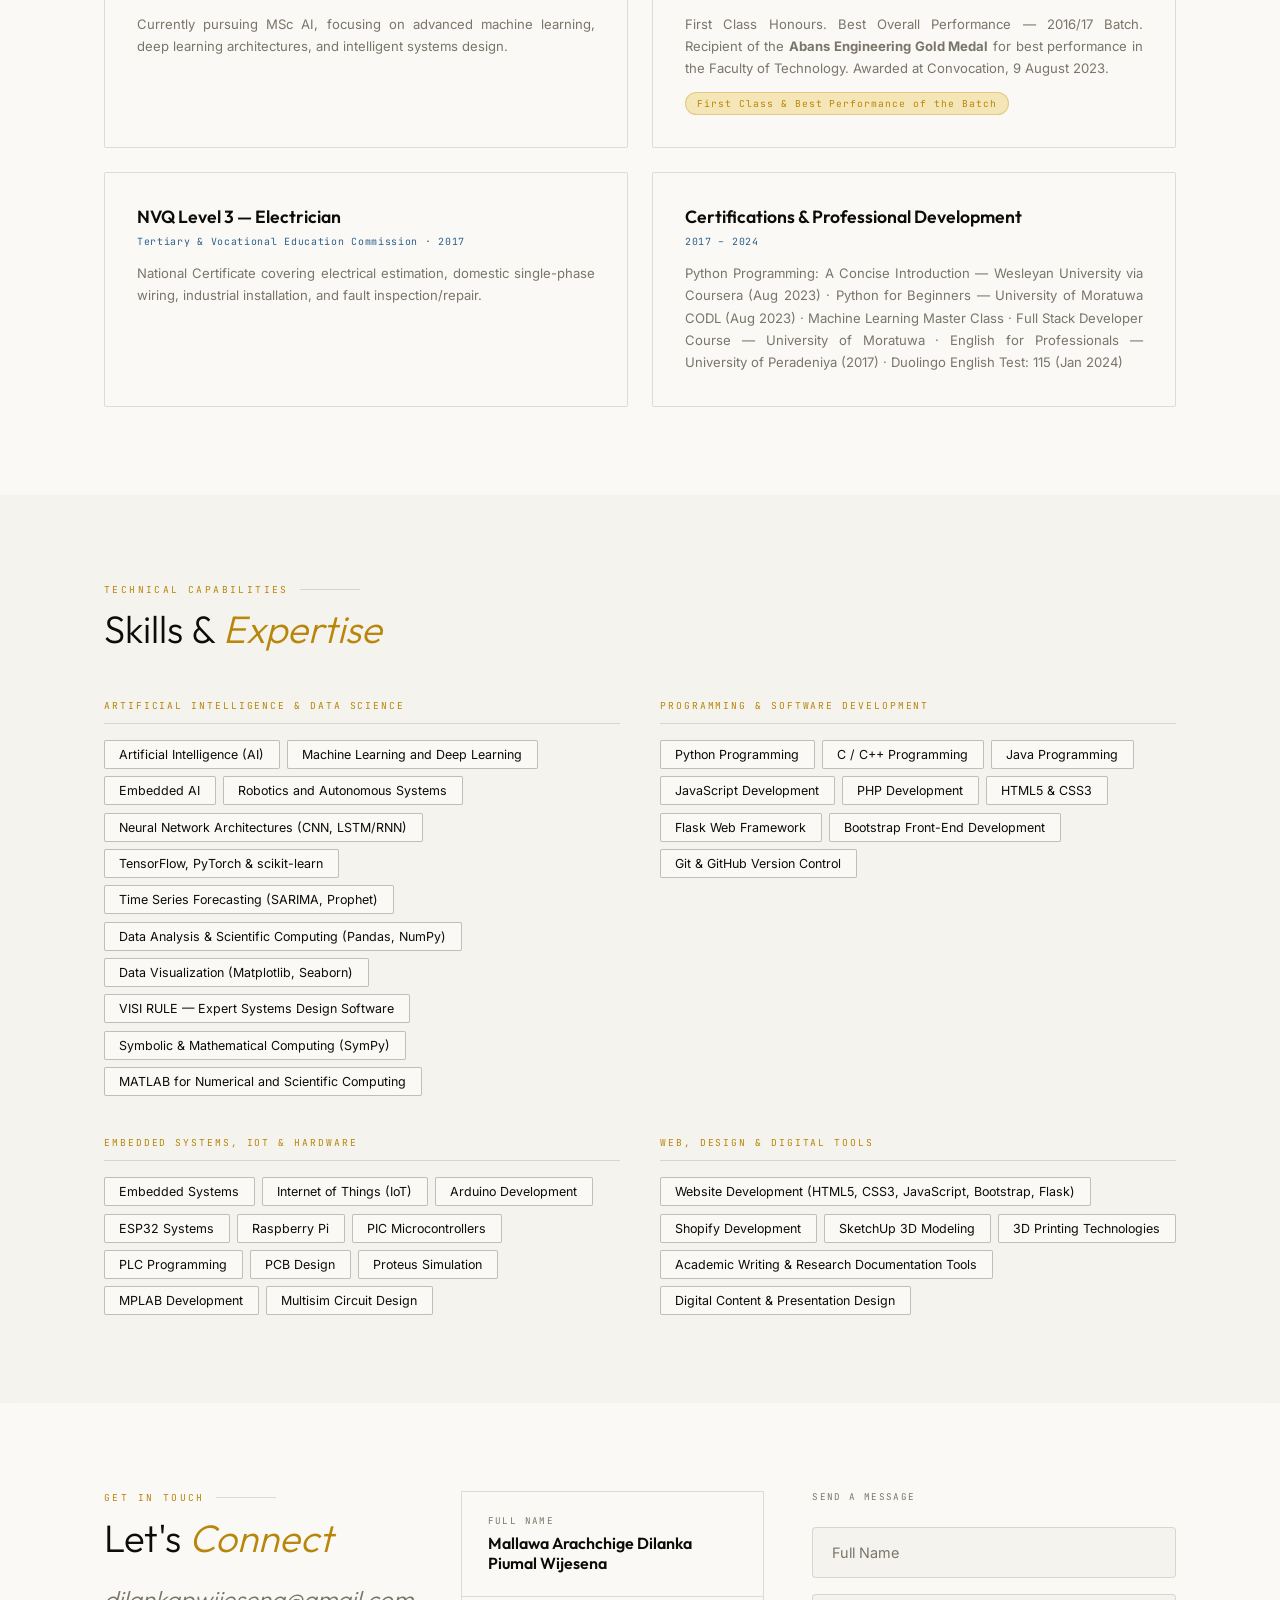
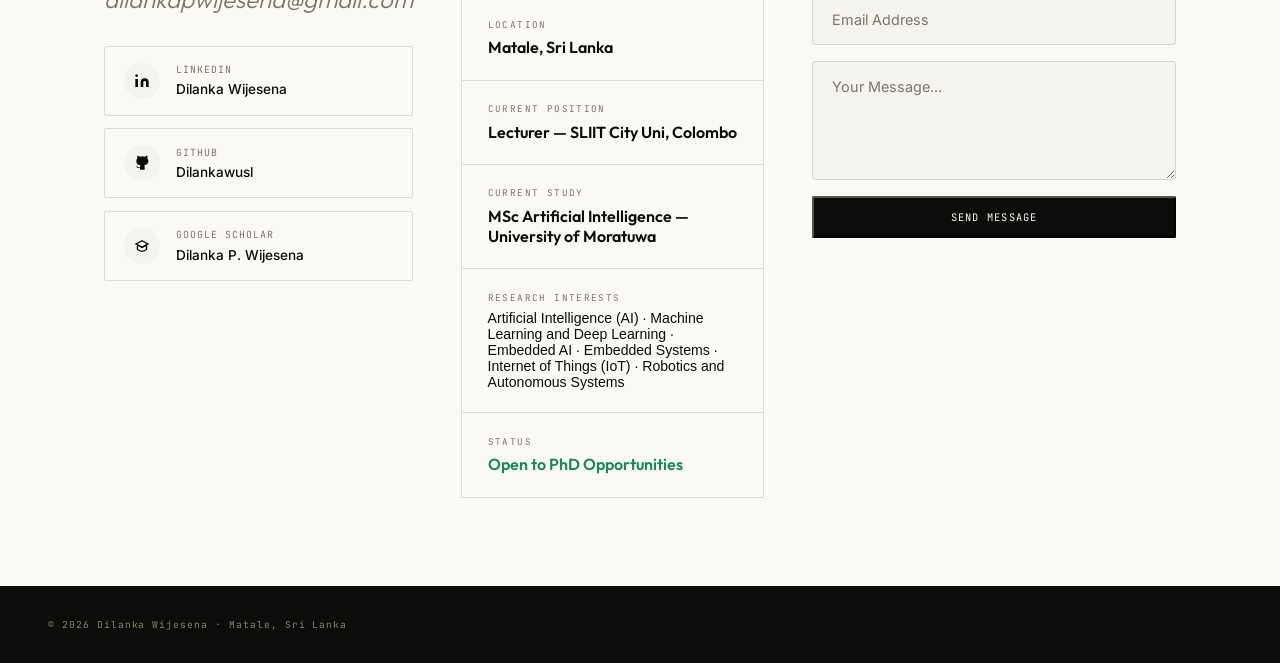
==== commit b9944c53: "Update publication details for NurBo paper" ====
--- a/index.html
+++ b/index.html
@@ -205,9 +205,9 @@
         <div class="pub-item reveal">
           <div class="pub-year">2026</div>
           <div>
-            <span class="pub-title">NurBo: A Modular Cyber-Physical Robotic System for Autonomous Patient Monitoring and Healthcare Data Management</span>
-            <div class="pub-authors">D. N. Premalal and D. P. Wijesena</div>
-            <span class="pub-venue-tag">Accepted — 4th IEEE International Conference on Advanced Network Technologies and Applications (APANConf 2026) · Auckland, New Zealand · 2026</span>
+            <span class="pub-title">NurBo: A Modular Cyber-Physical Robot for Patient Monitoring and Healthcare Data Management</span>
+            <div class="pub-authors">D. N. Premalalᵃ, D. P. Wijesenaᵇ</div>
+            <span class="pub-venue-tag">Accepted — ICIET 2026 · University of Sri Jayewardenepura, Sri Lanka · 2026</span>
           </div>
           <span class="pub-badge" style="background:#2ecc71; color:#fff;">Accepted</span>
         </div>
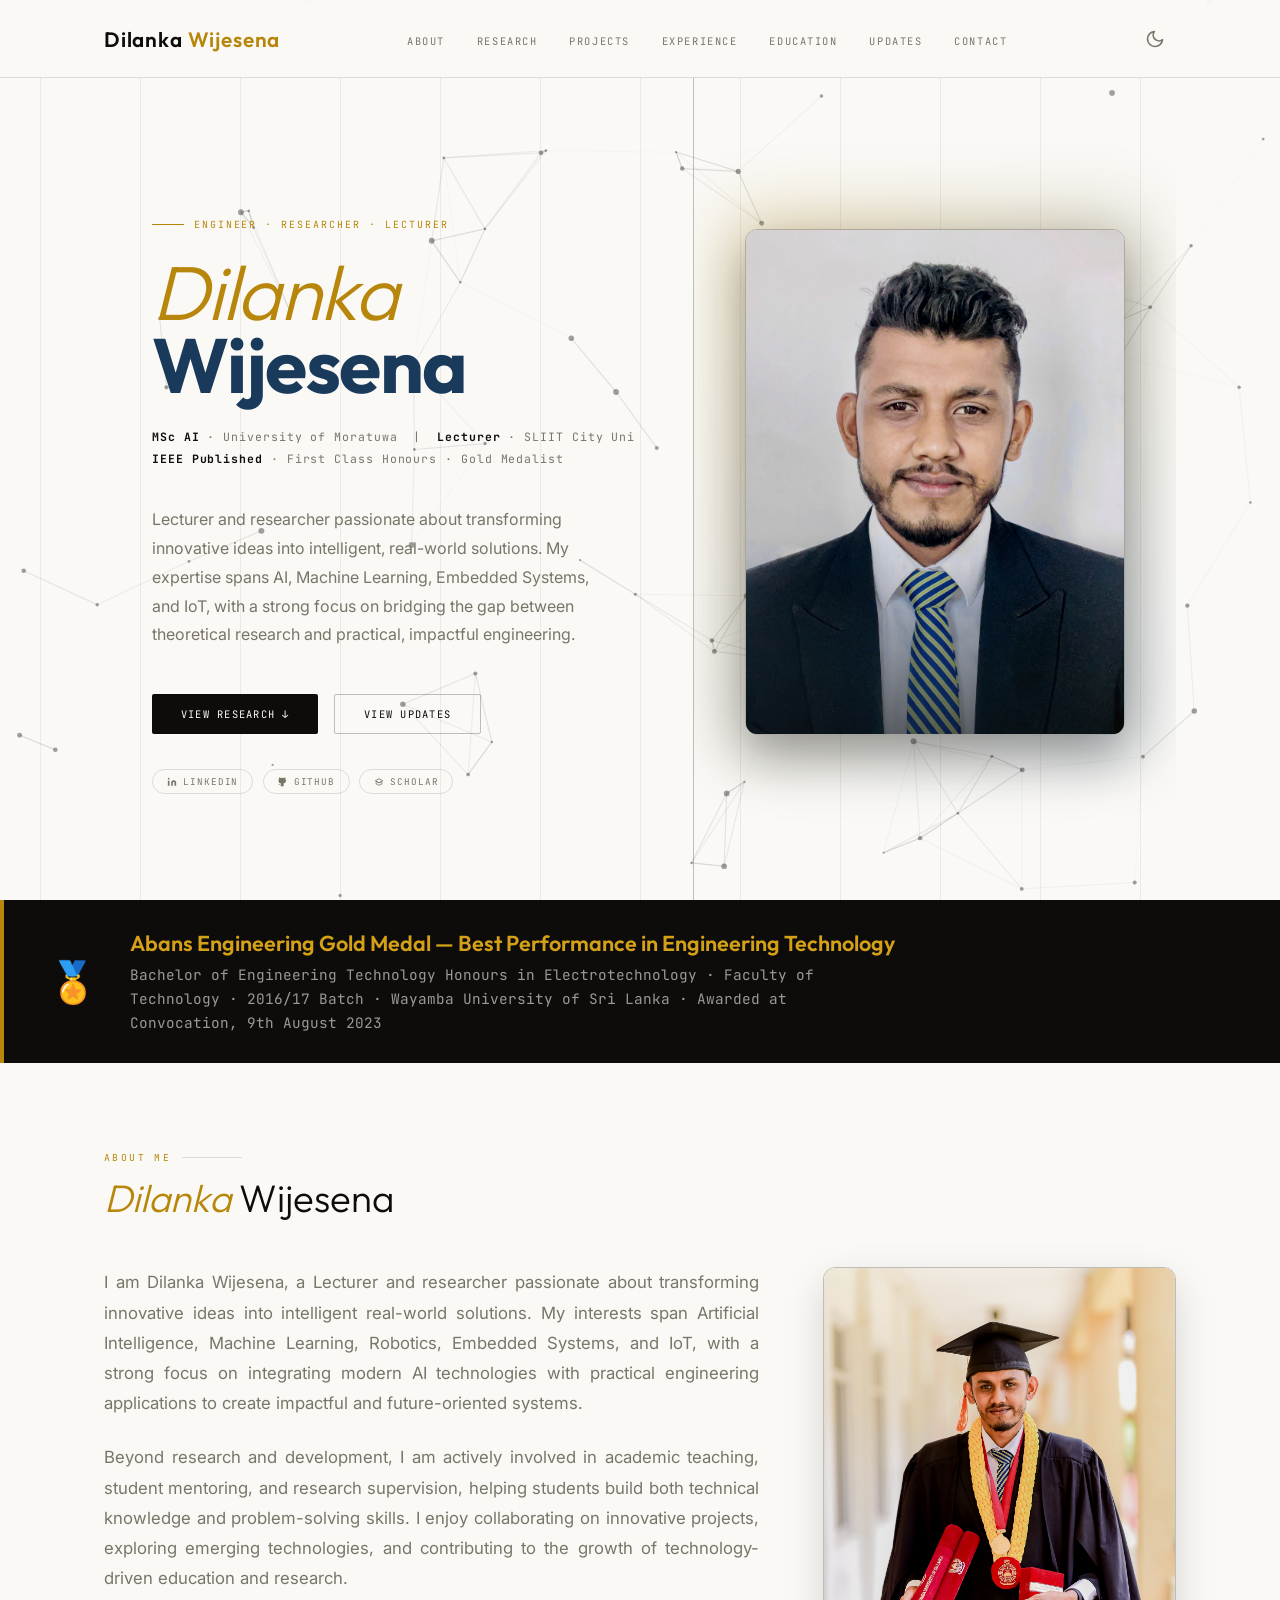
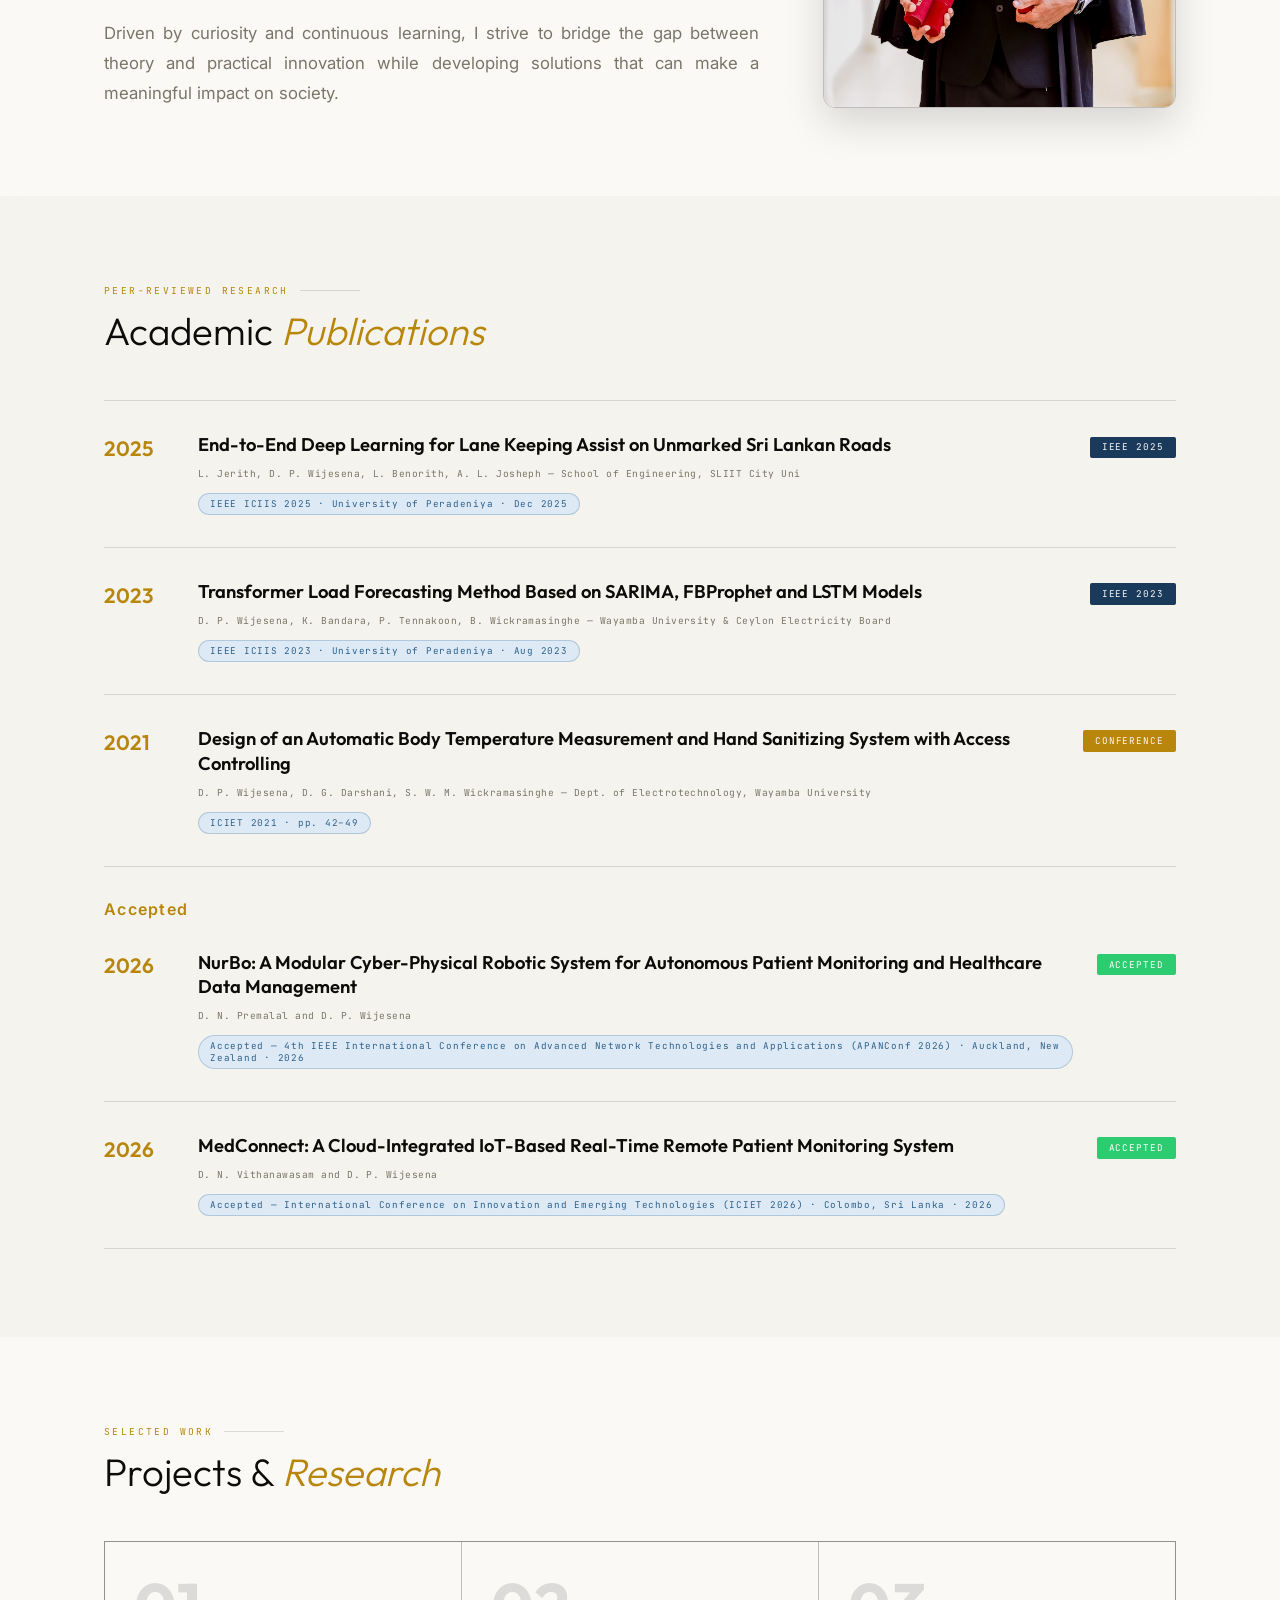
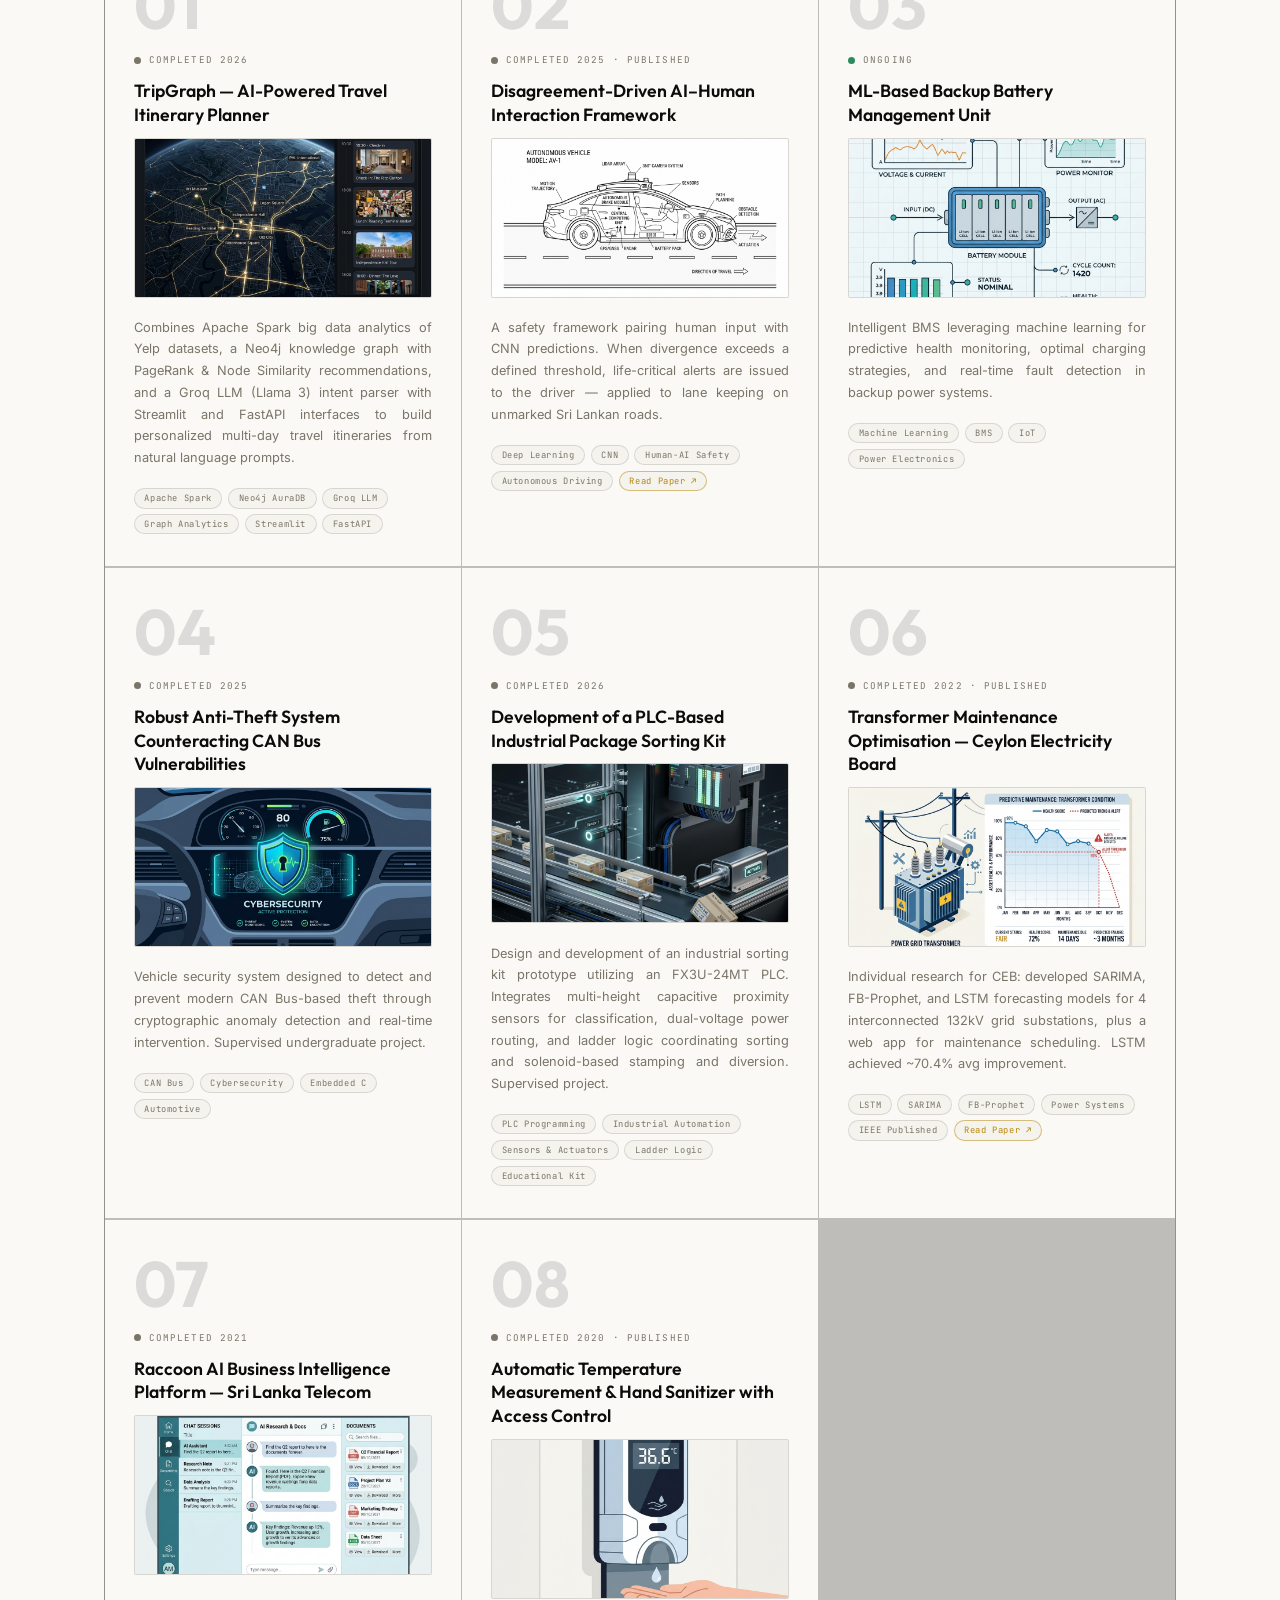
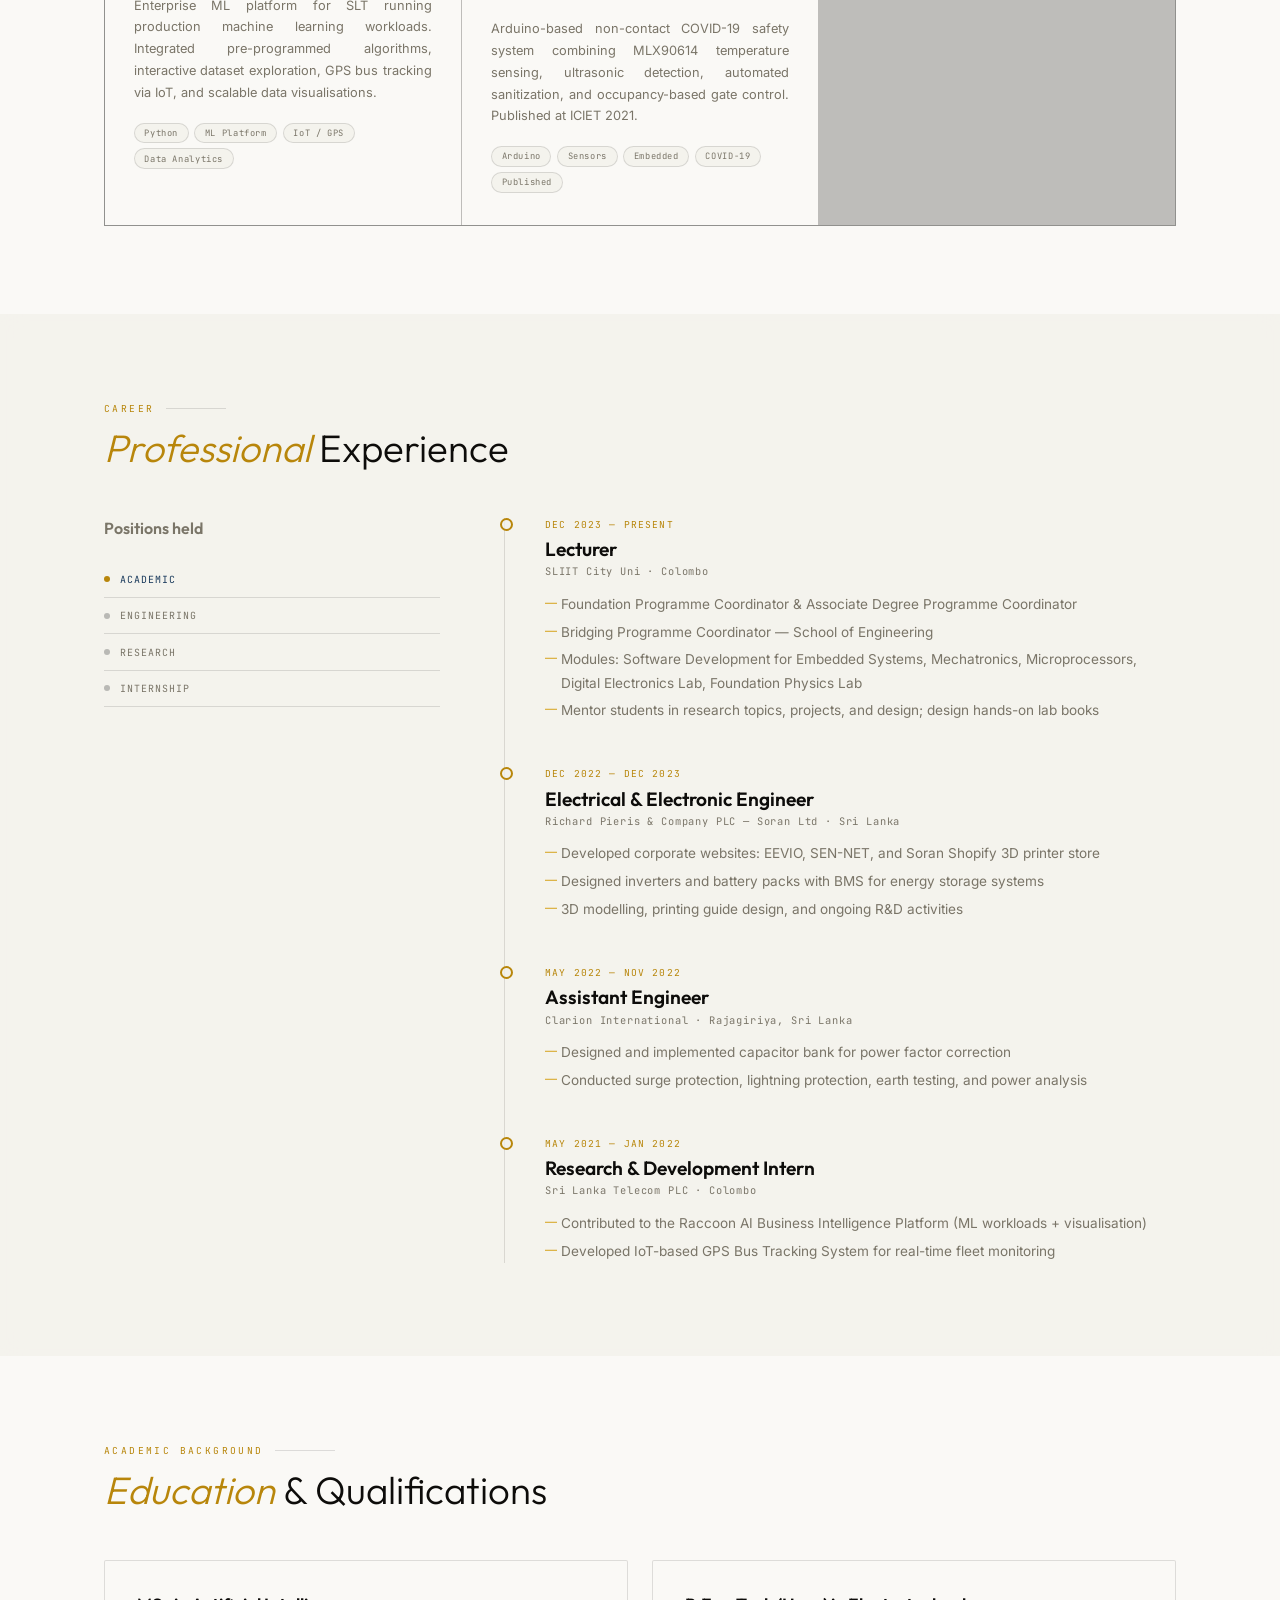
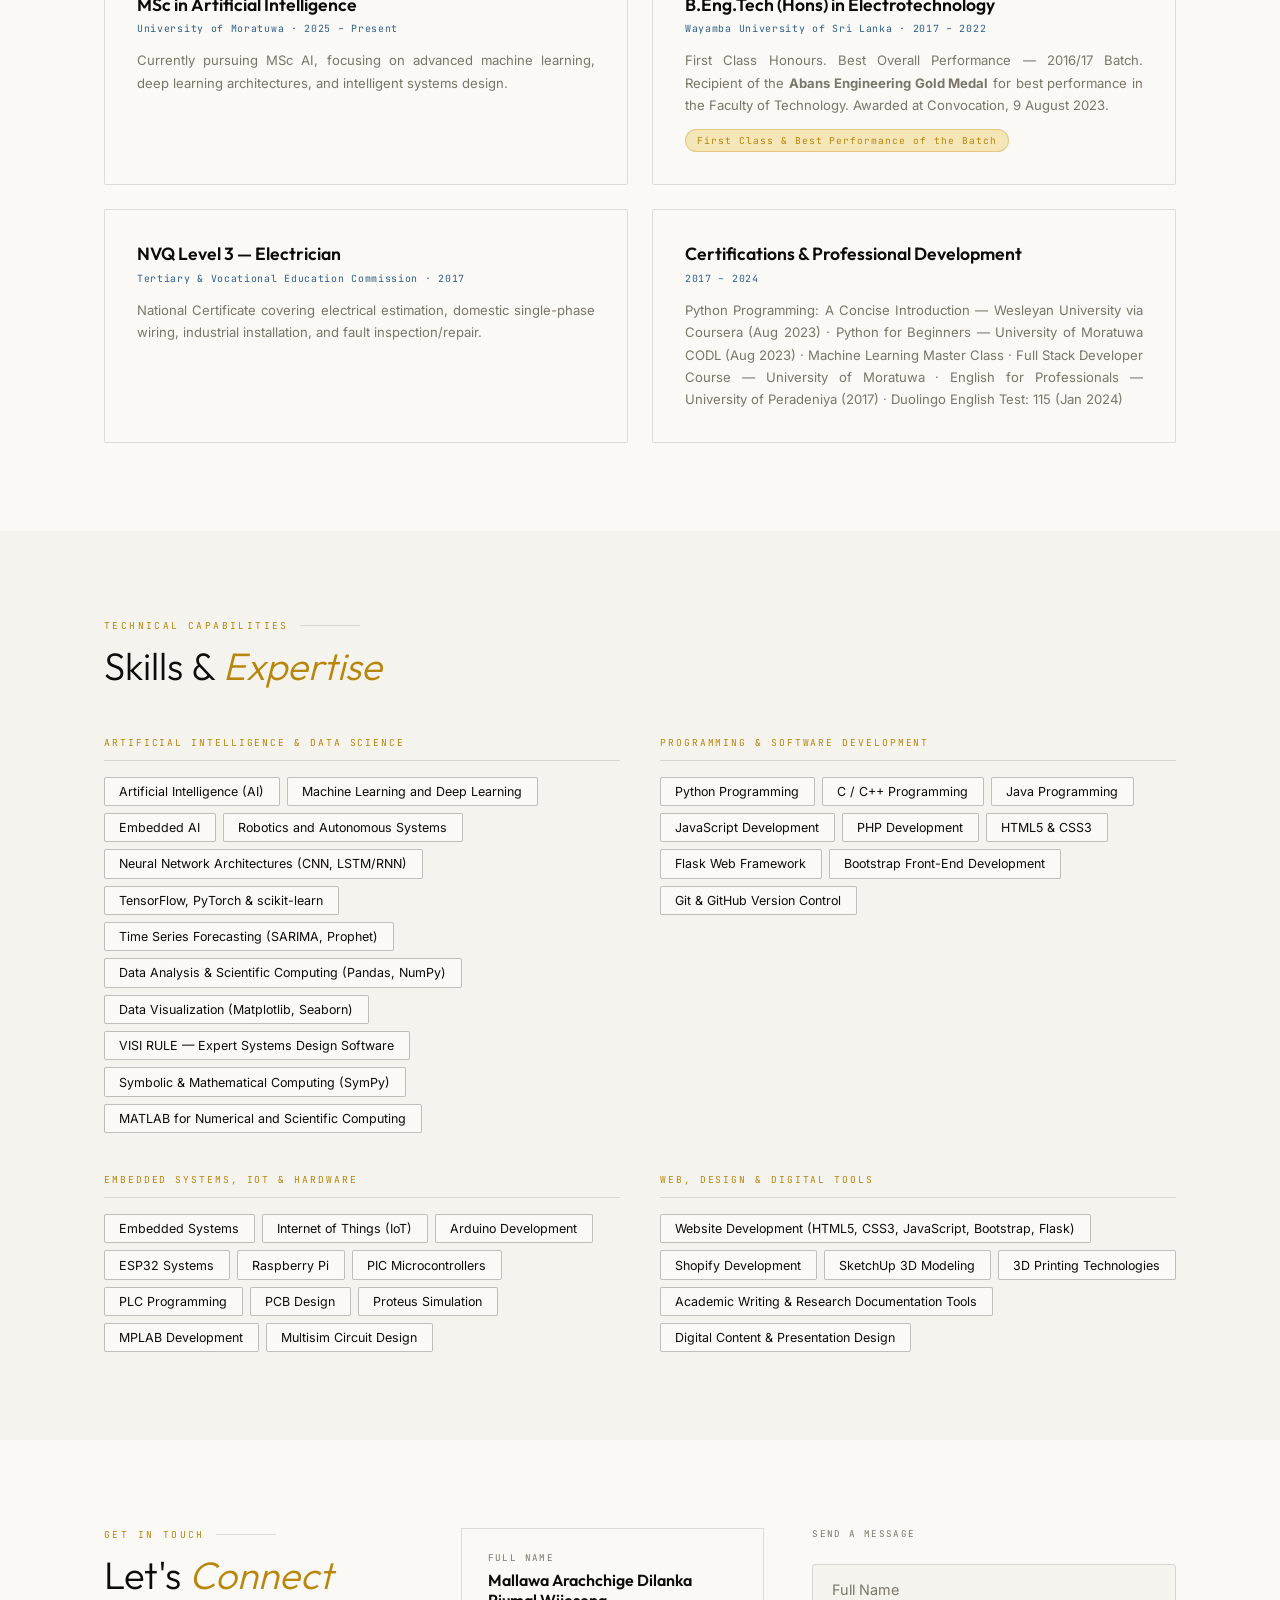
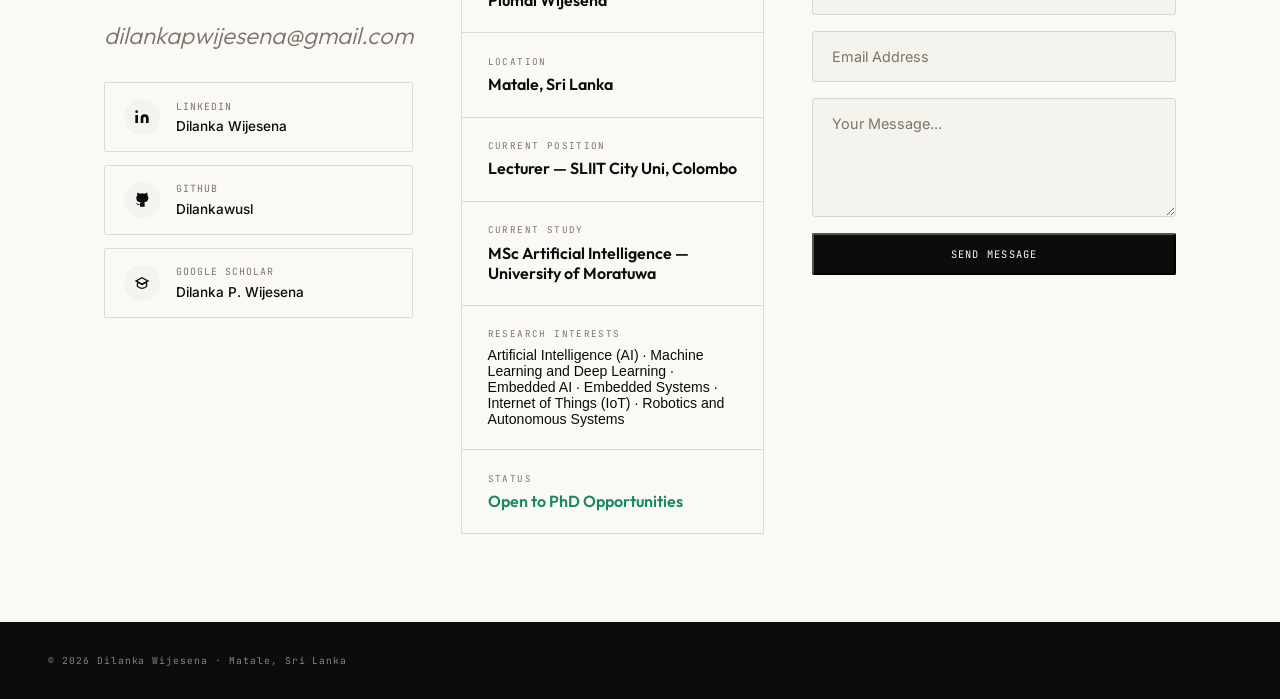
==== commit 65caa27d: "Update accepted publication entries" ====
--- a/index.html
+++ b/index.html
@@ -205,9 +205,9 @@
         <div class="pub-item reveal">
           <div class="pub-year">2026</div>
           <div>
-            <span class="pub-title">NurBo: A Modular Cyber-Physical Robot for Patient Monitoring and Healthcare Data Management</span>
-            <div class="pub-authors">D. N. Premalalᵃ, D. P. Wijesenaᵇ</div>
-            <span class="pub-venue-tag">Accepted — ICIET 2026 · University of Sri Jayewardenepura, Sri Lanka · 2026</span>
+            <span class="pub-title">NurBo: A Modular Cyber-Physical Robotic System for Autonomous Patient Monitoring and Healthcare Data Management</span>
+            <div class="pub-authors">D. N. Premalal and D. P. Wijesena</div>
+            <span class="pub-venue-tag">Accepted — 4th IEEE International Conference on Advanced Network Technologies and Applications (APANConf 2026) · Auckland, New Zealand · 2026</span>
           </div>
           <span class="pub-badge" style="background:#2ecc71; color:#fff;">Accepted</span>
         </div>
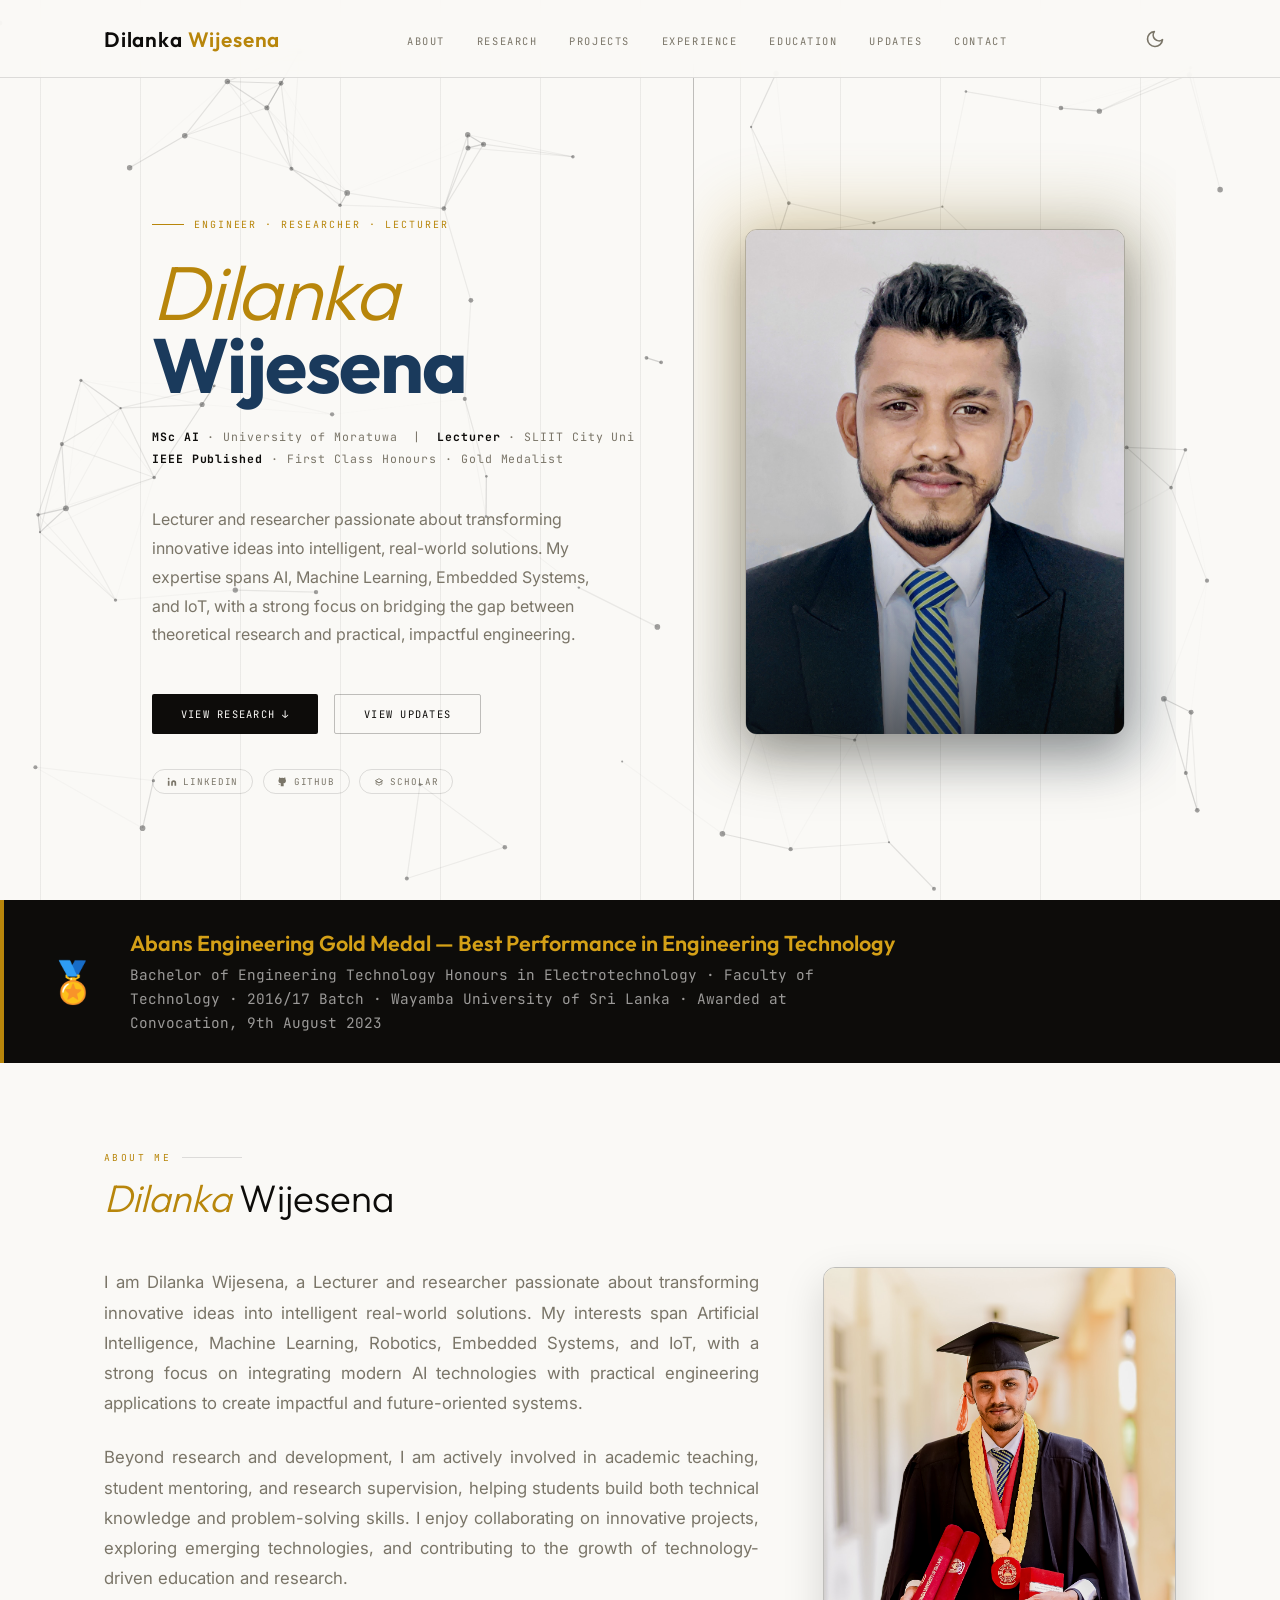
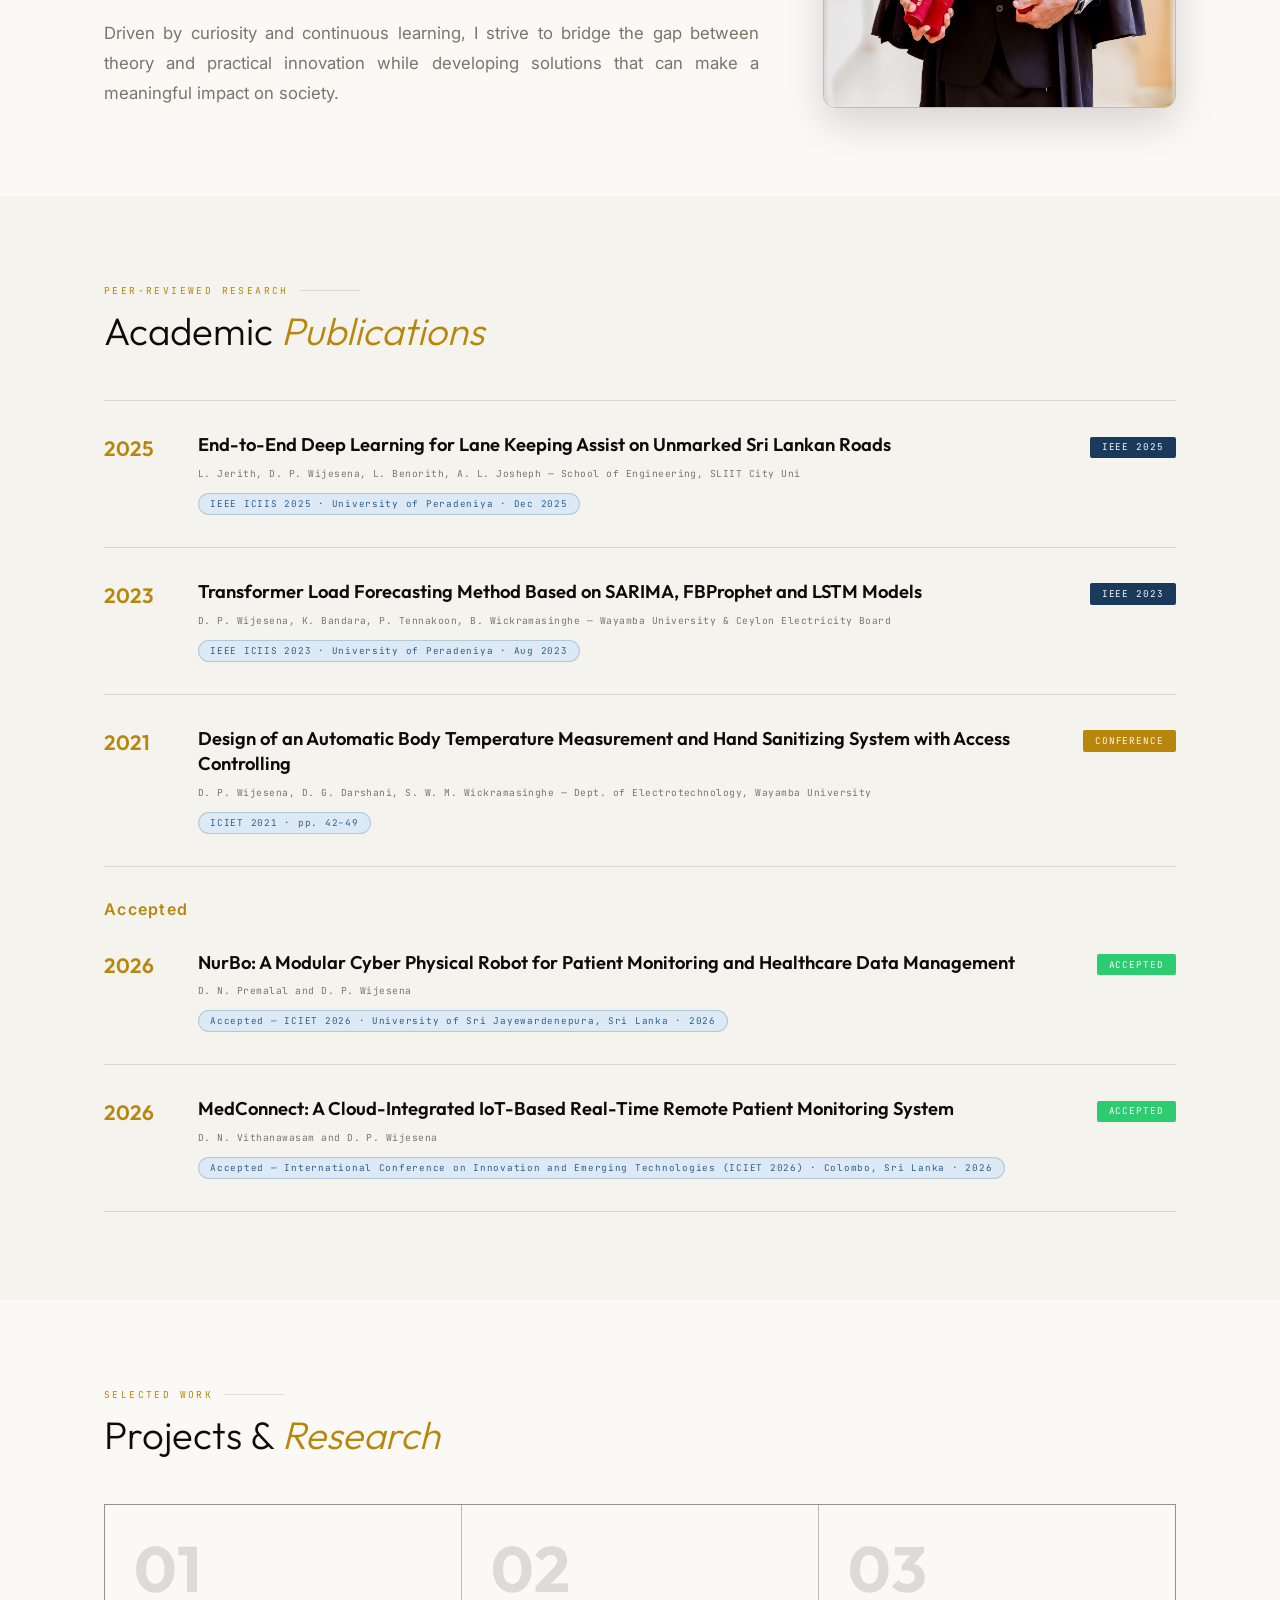
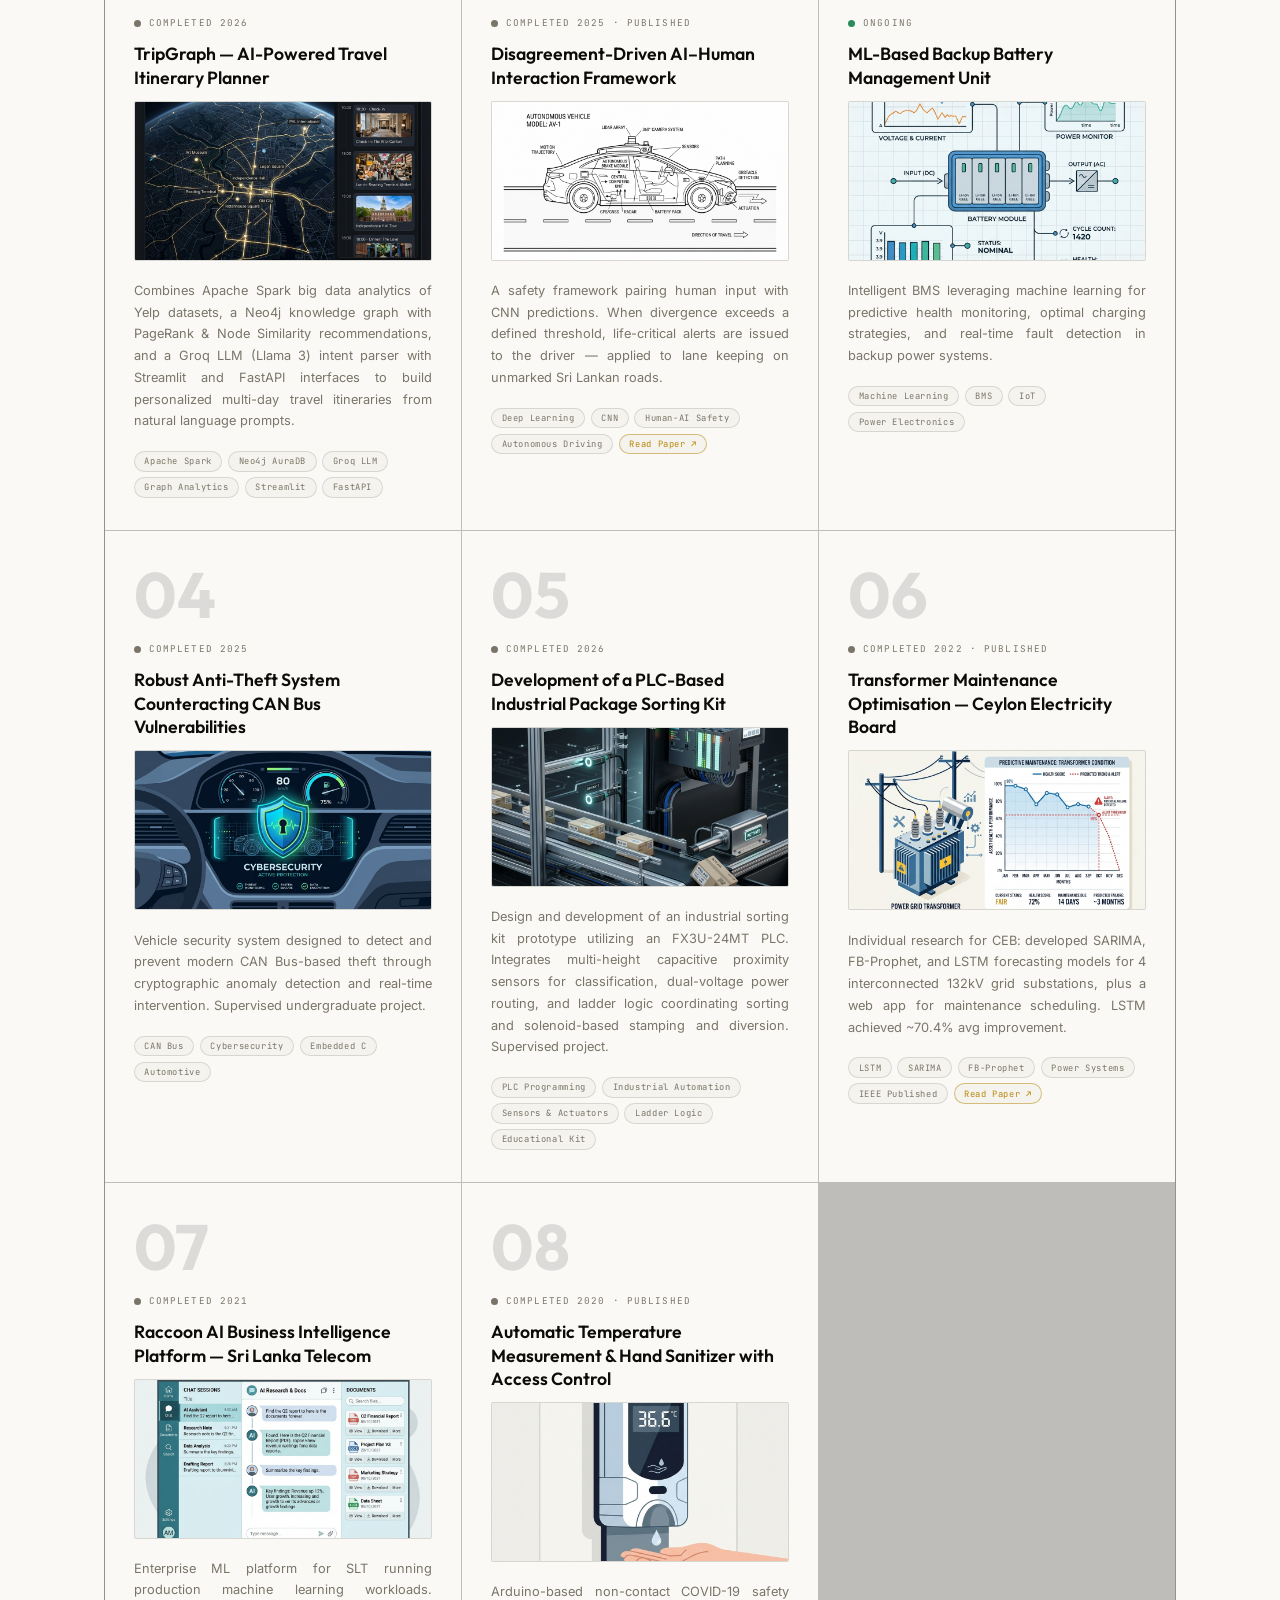
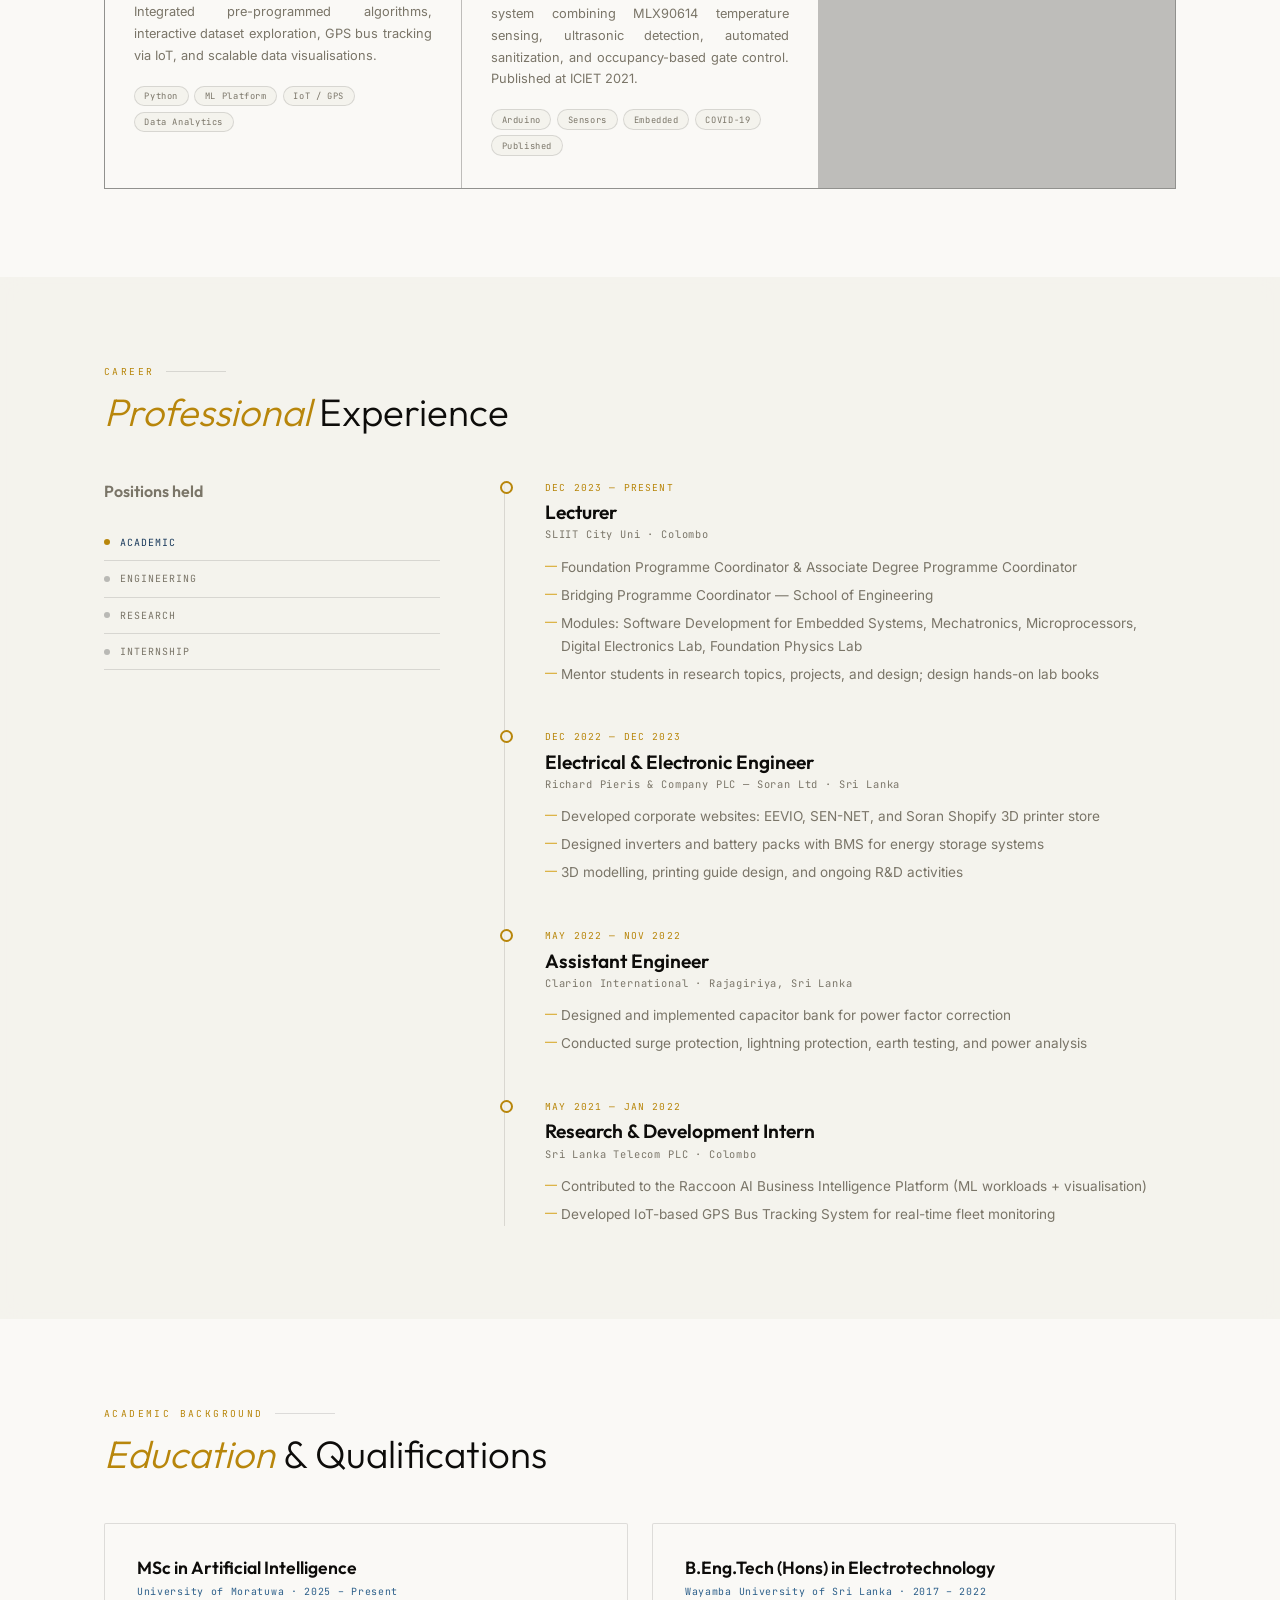
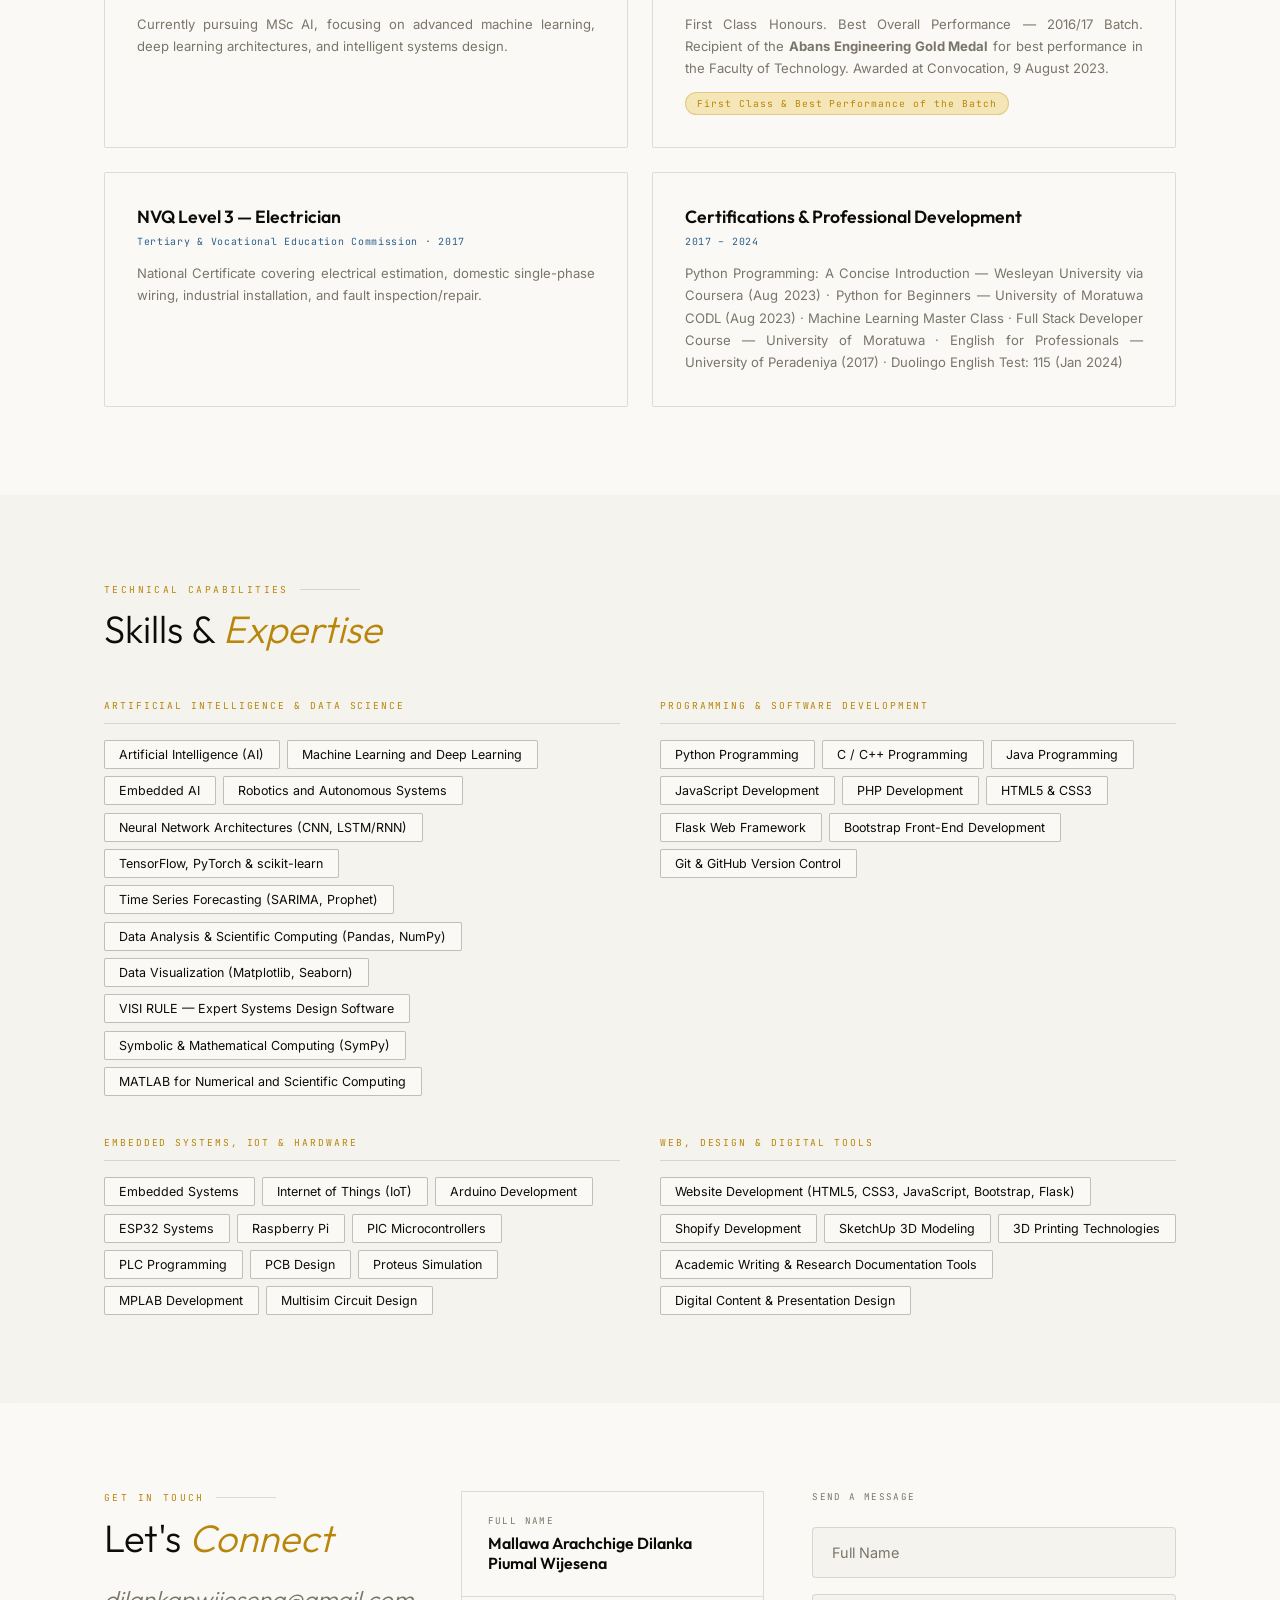
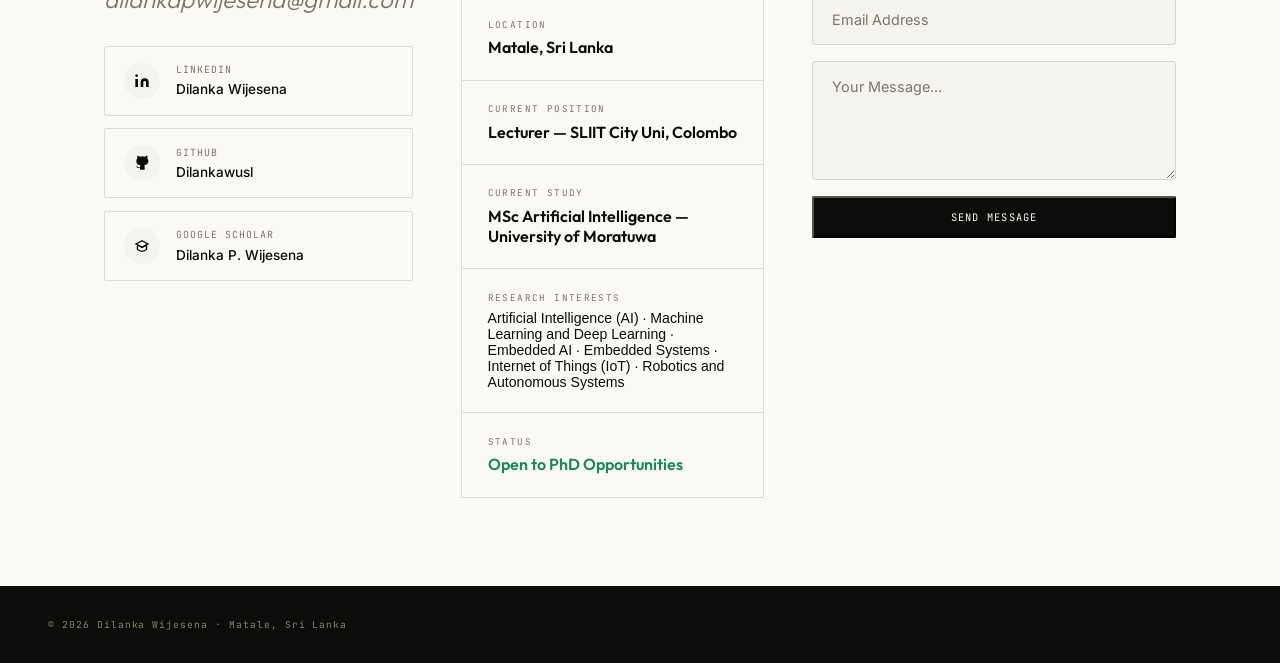
==== commit 986f183d: "Update publication details for NurBo paper: correct title formatting and author representation" ====
--- a/index.html
+++ b/index.html
@@ -205,9 +205,9 @@
         <div class="pub-item reveal">
           <div class="pub-year">2026</div>
           <div>
-            <span class="pub-title">NurBo: A Modular Cyber-Physical Robotic System for Autonomous Patient Monitoring and Healthcare Data Management</span>
+            <span class="pub-title">NurBo: A Modular Cyber Physical Robot for Patient Monitoring and Healthcare Data Management</span>
             <div class="pub-authors">D. N. Premalal and D. P. Wijesena</div>
-            <span class="pub-venue-tag">Accepted — 4th IEEE International Conference on Advanced Network Technologies and Applications (APANConf 2026) · Auckland, New Zealand · 2026</span>
+            <span class="pub-venue-tag">Accepted — ICIET 2026 · University of Sri Jayewardenepura, Sri Lanka · 2026</span>
           </div>
           <span class="pub-badge" style="background:#2ecc71; color:#fff;">Accepted</span>
         </div>
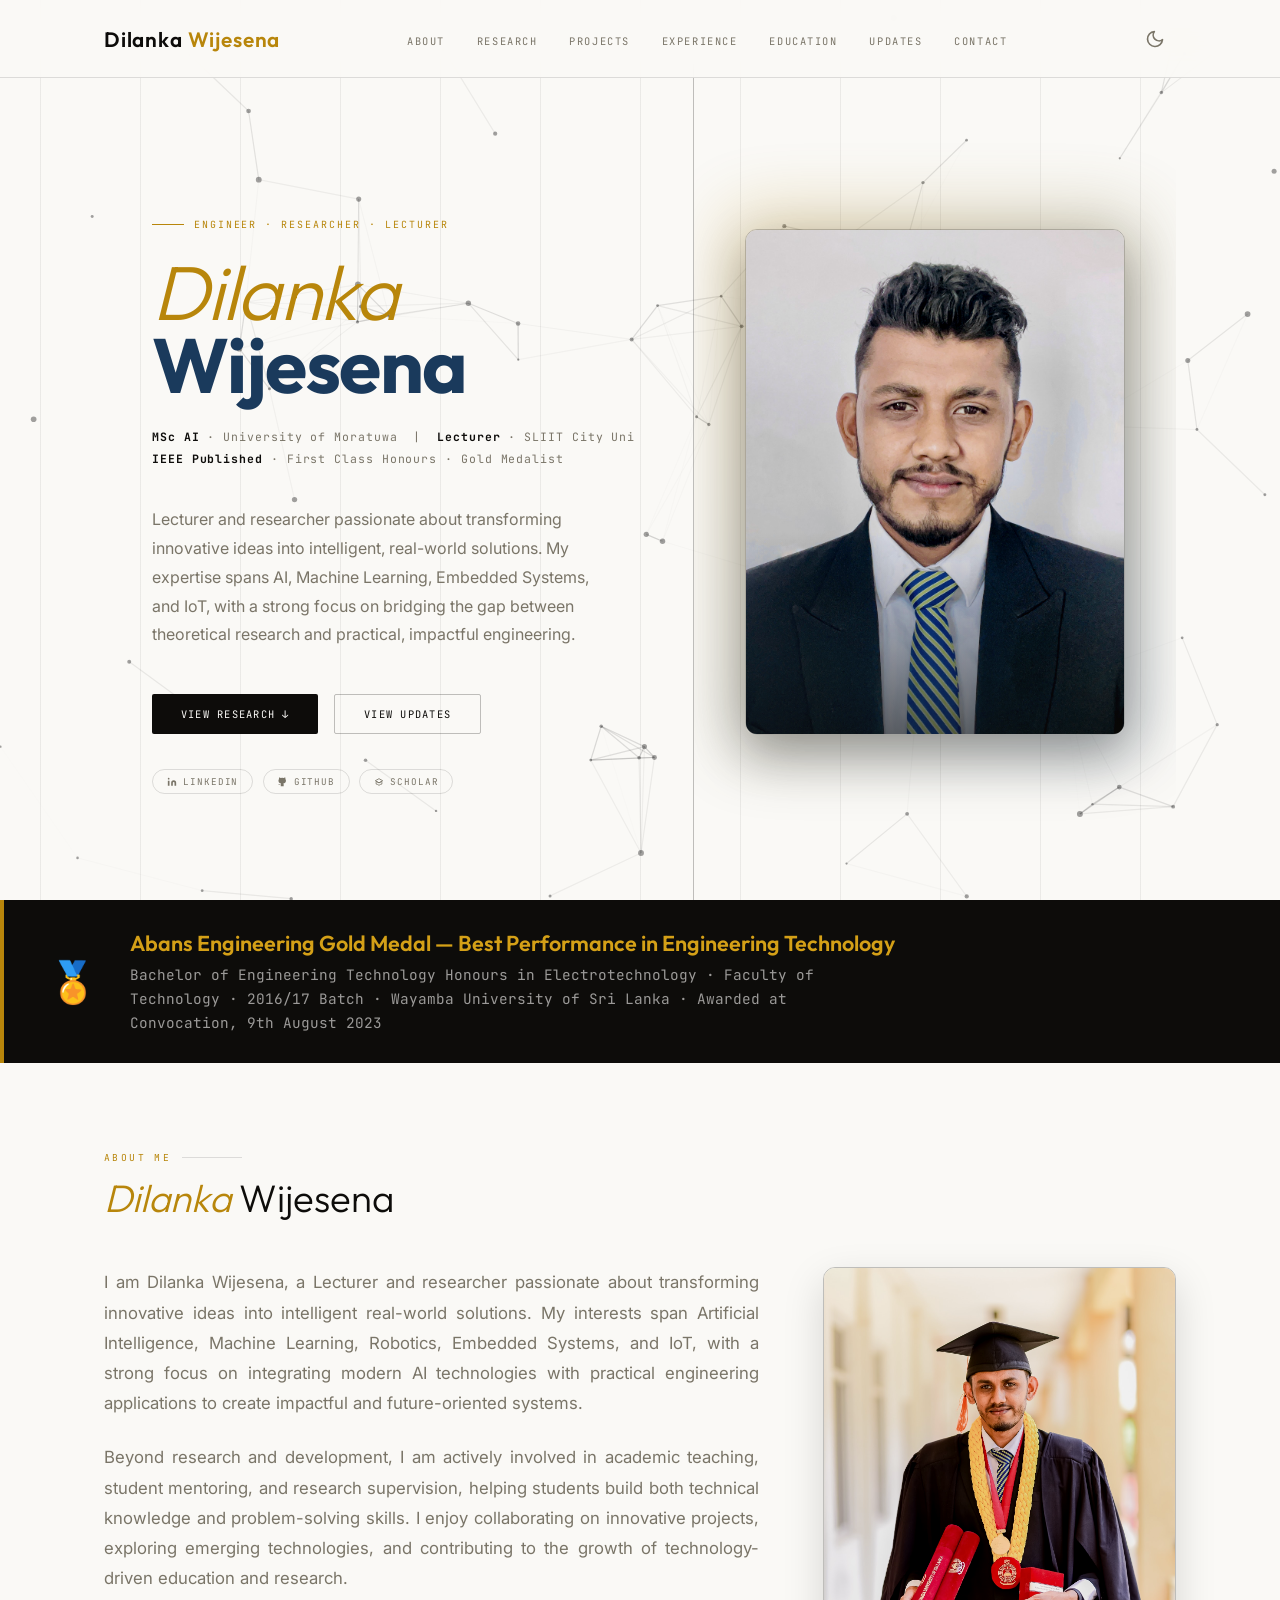
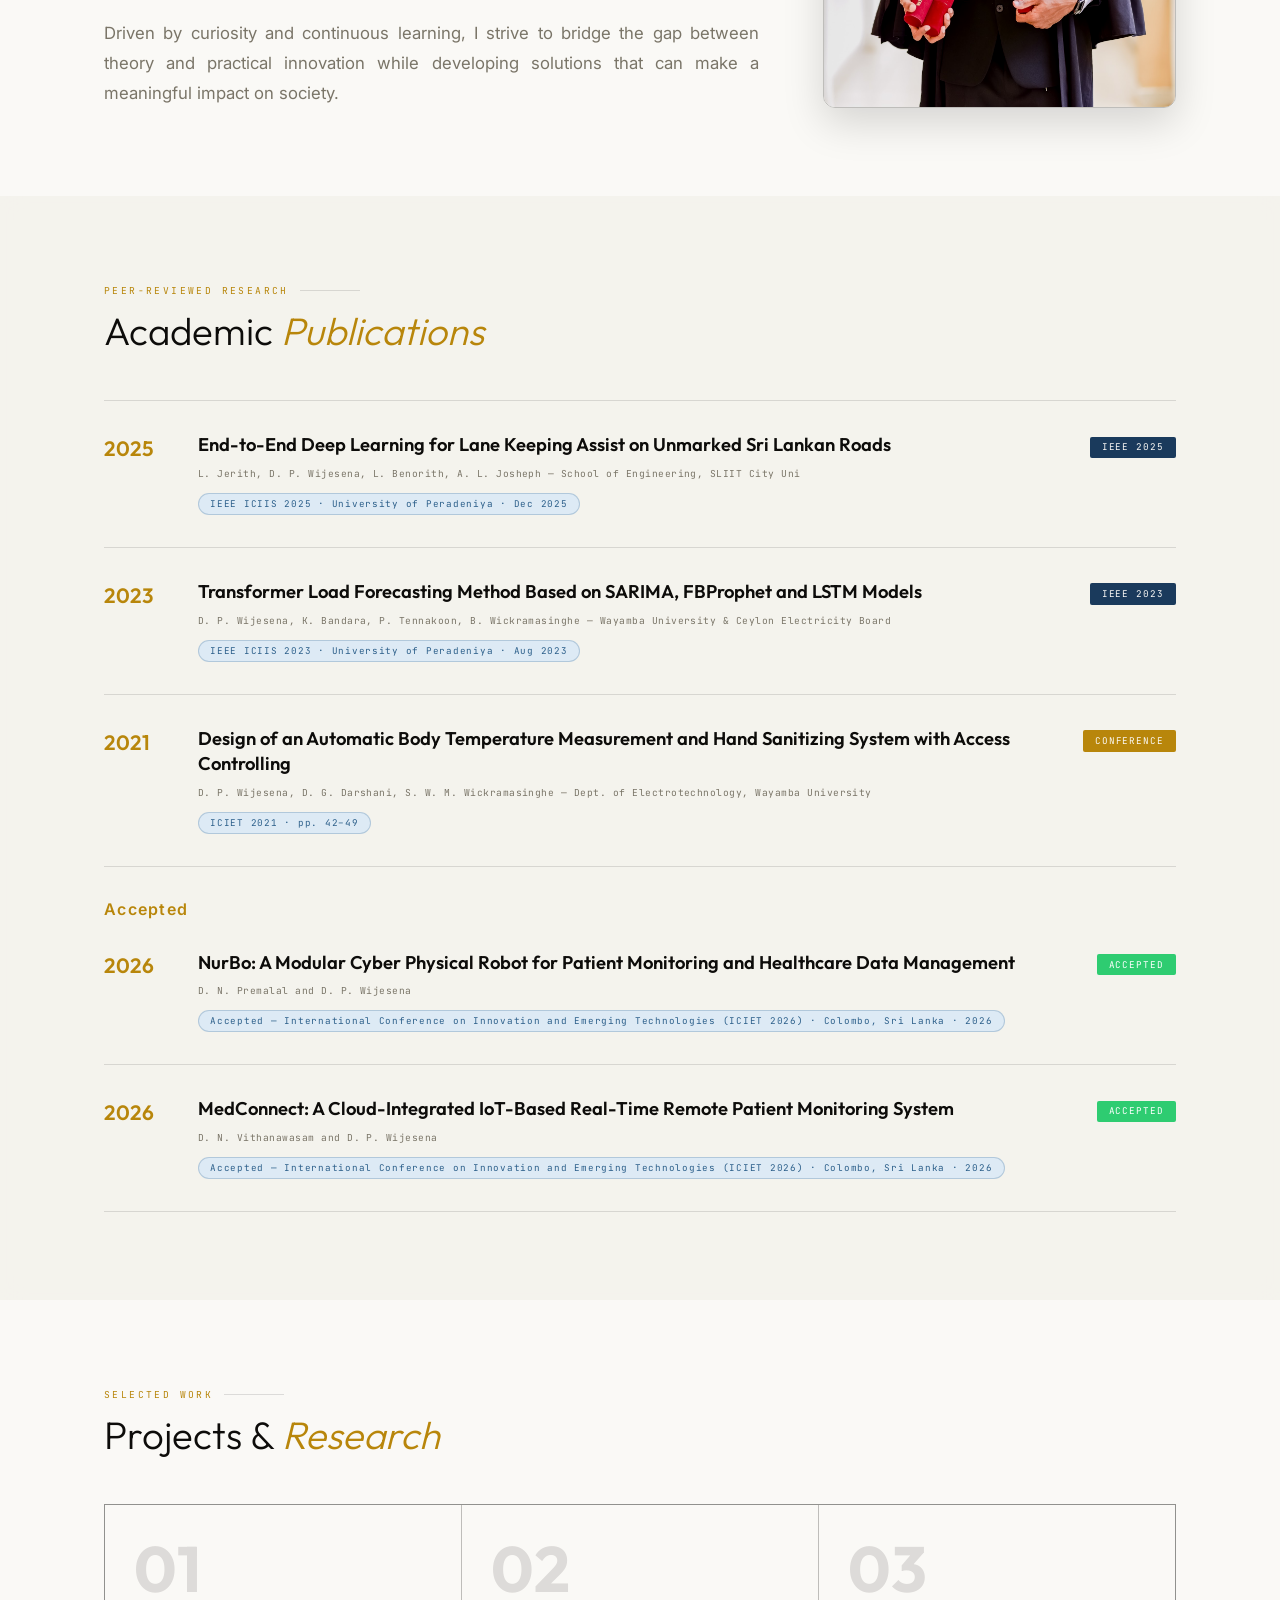
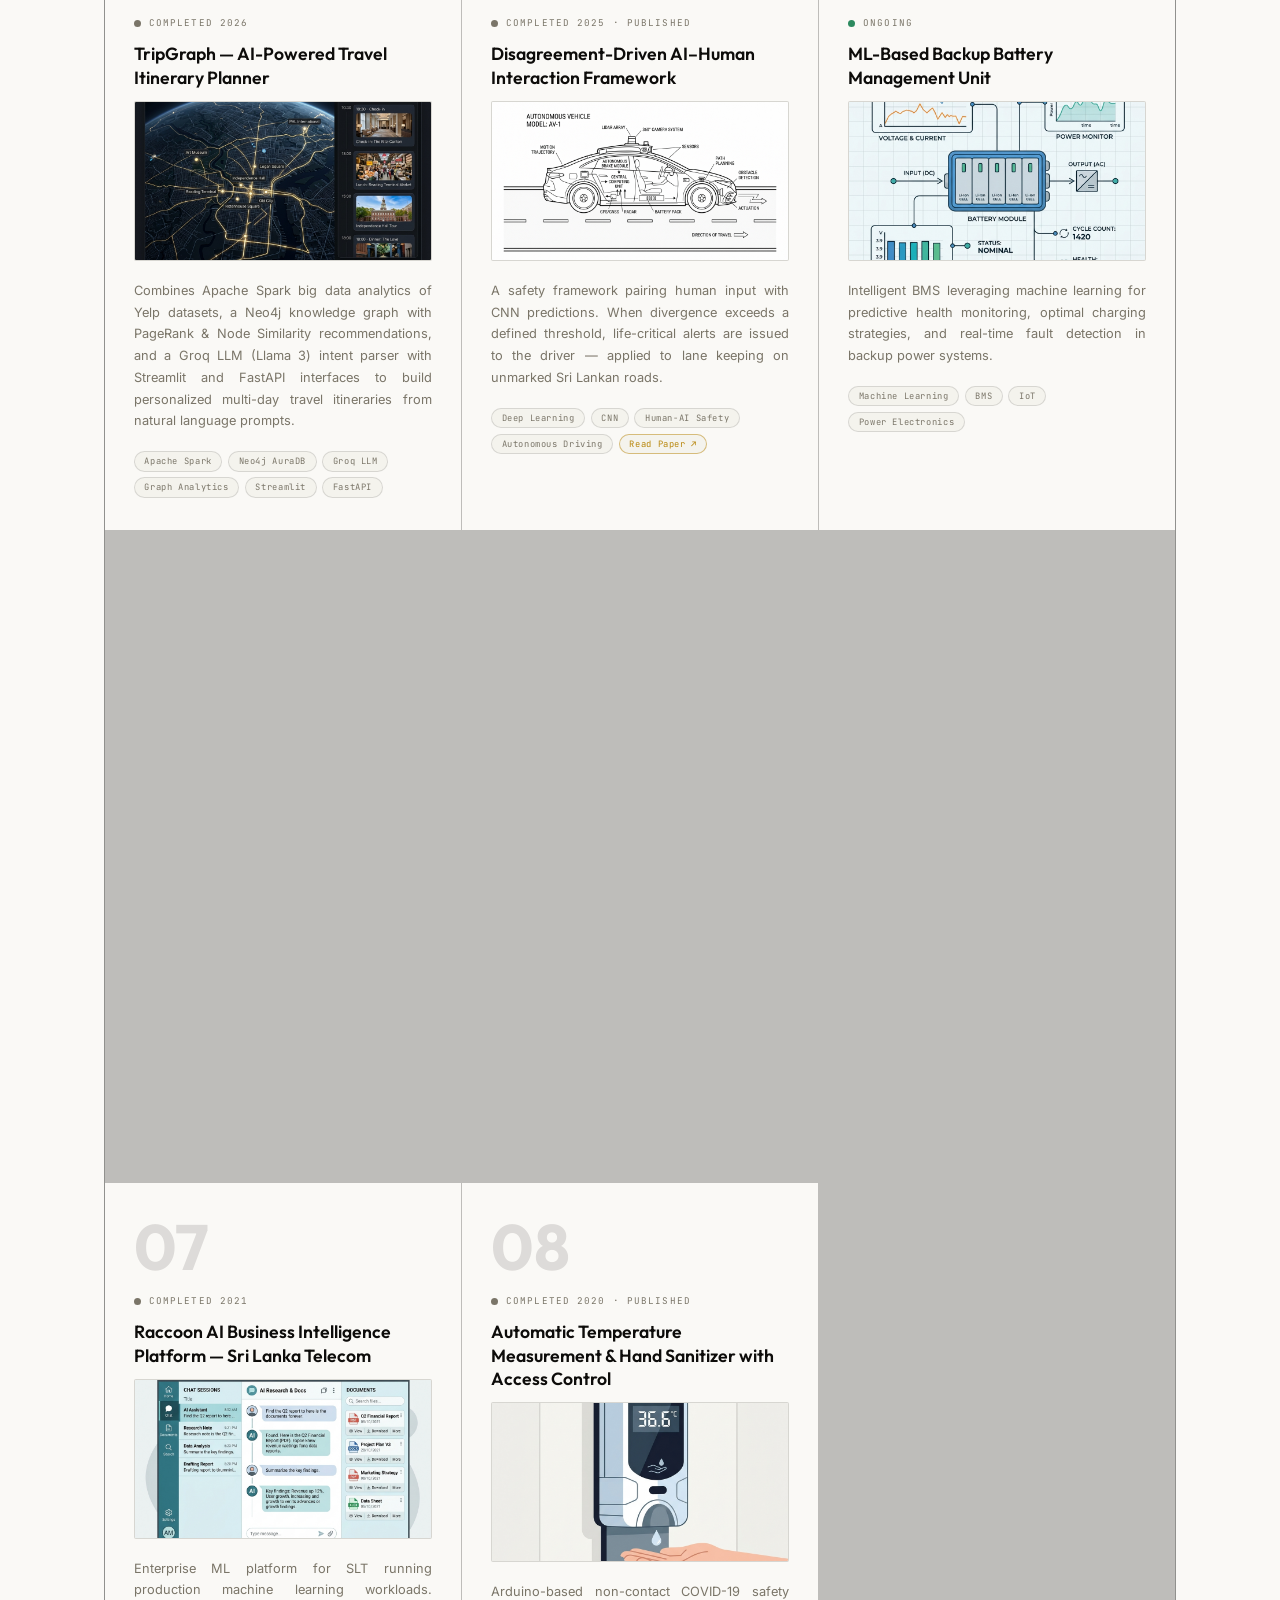
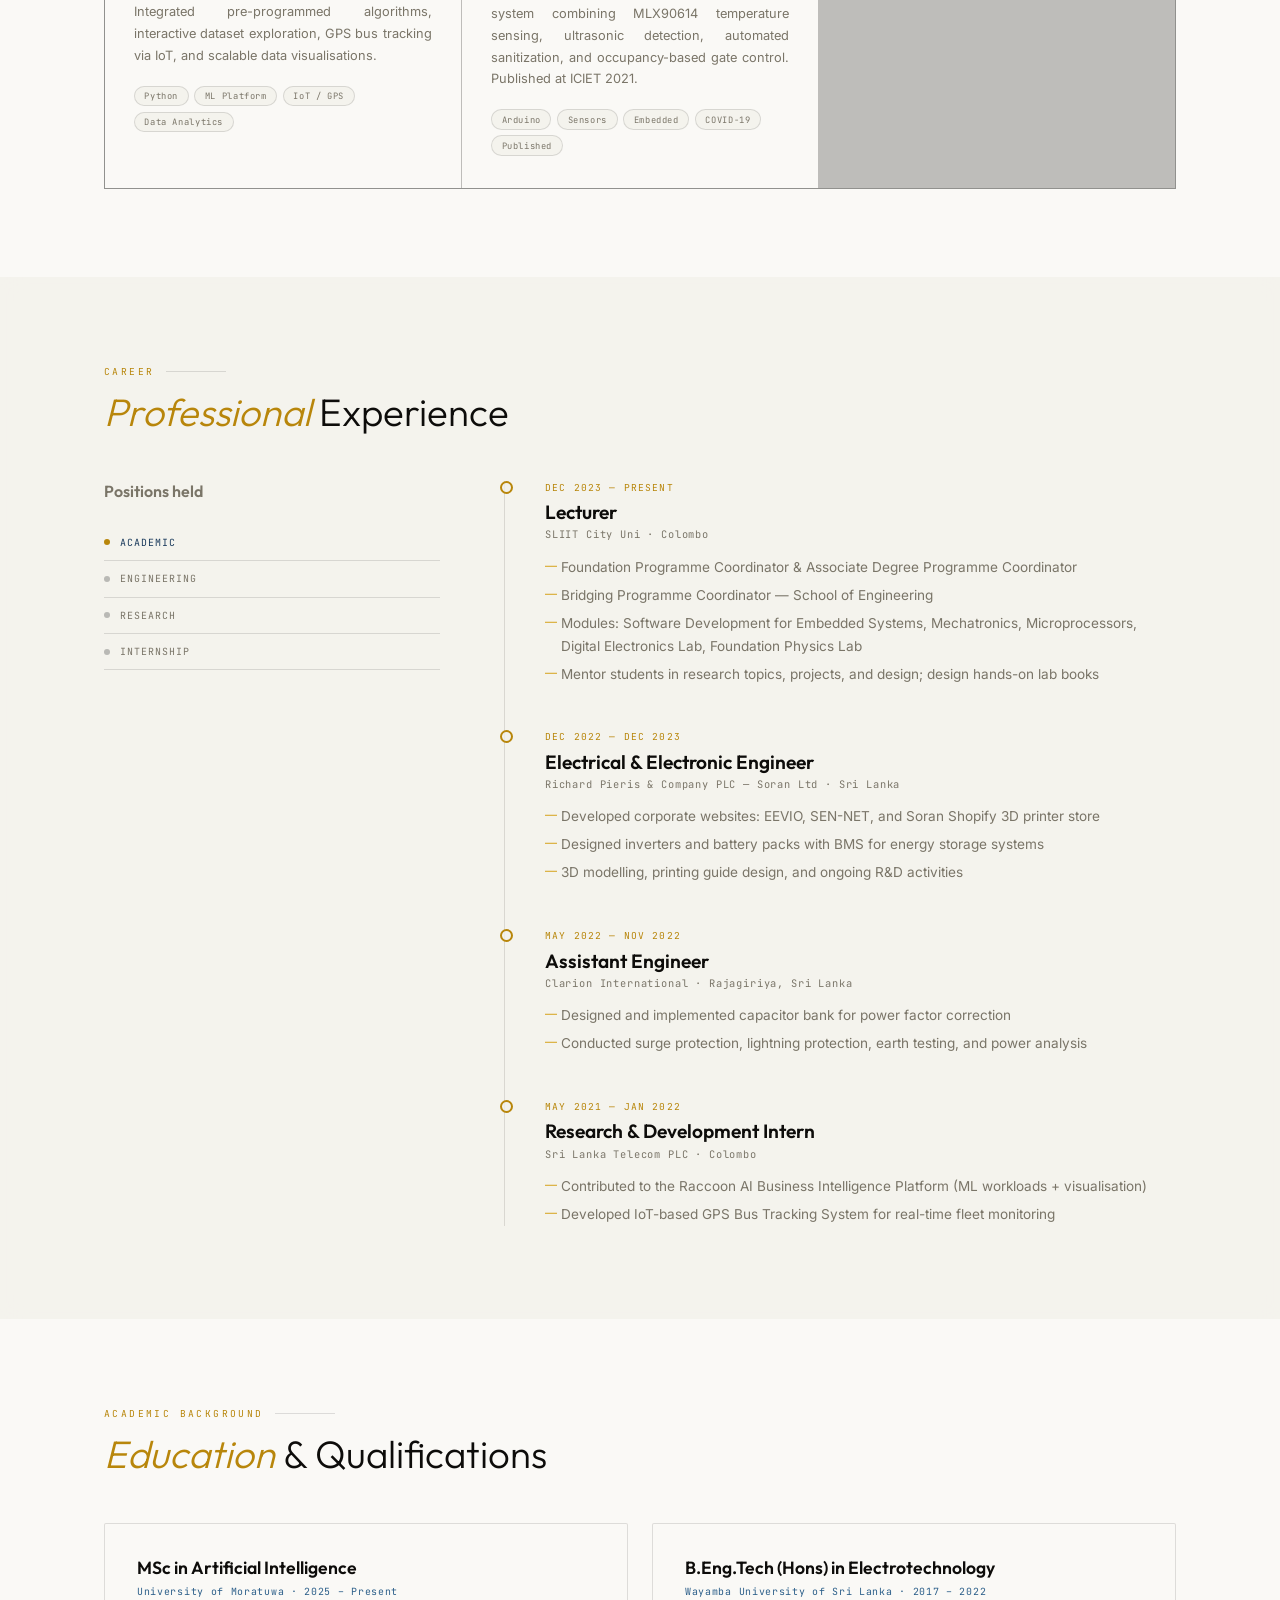
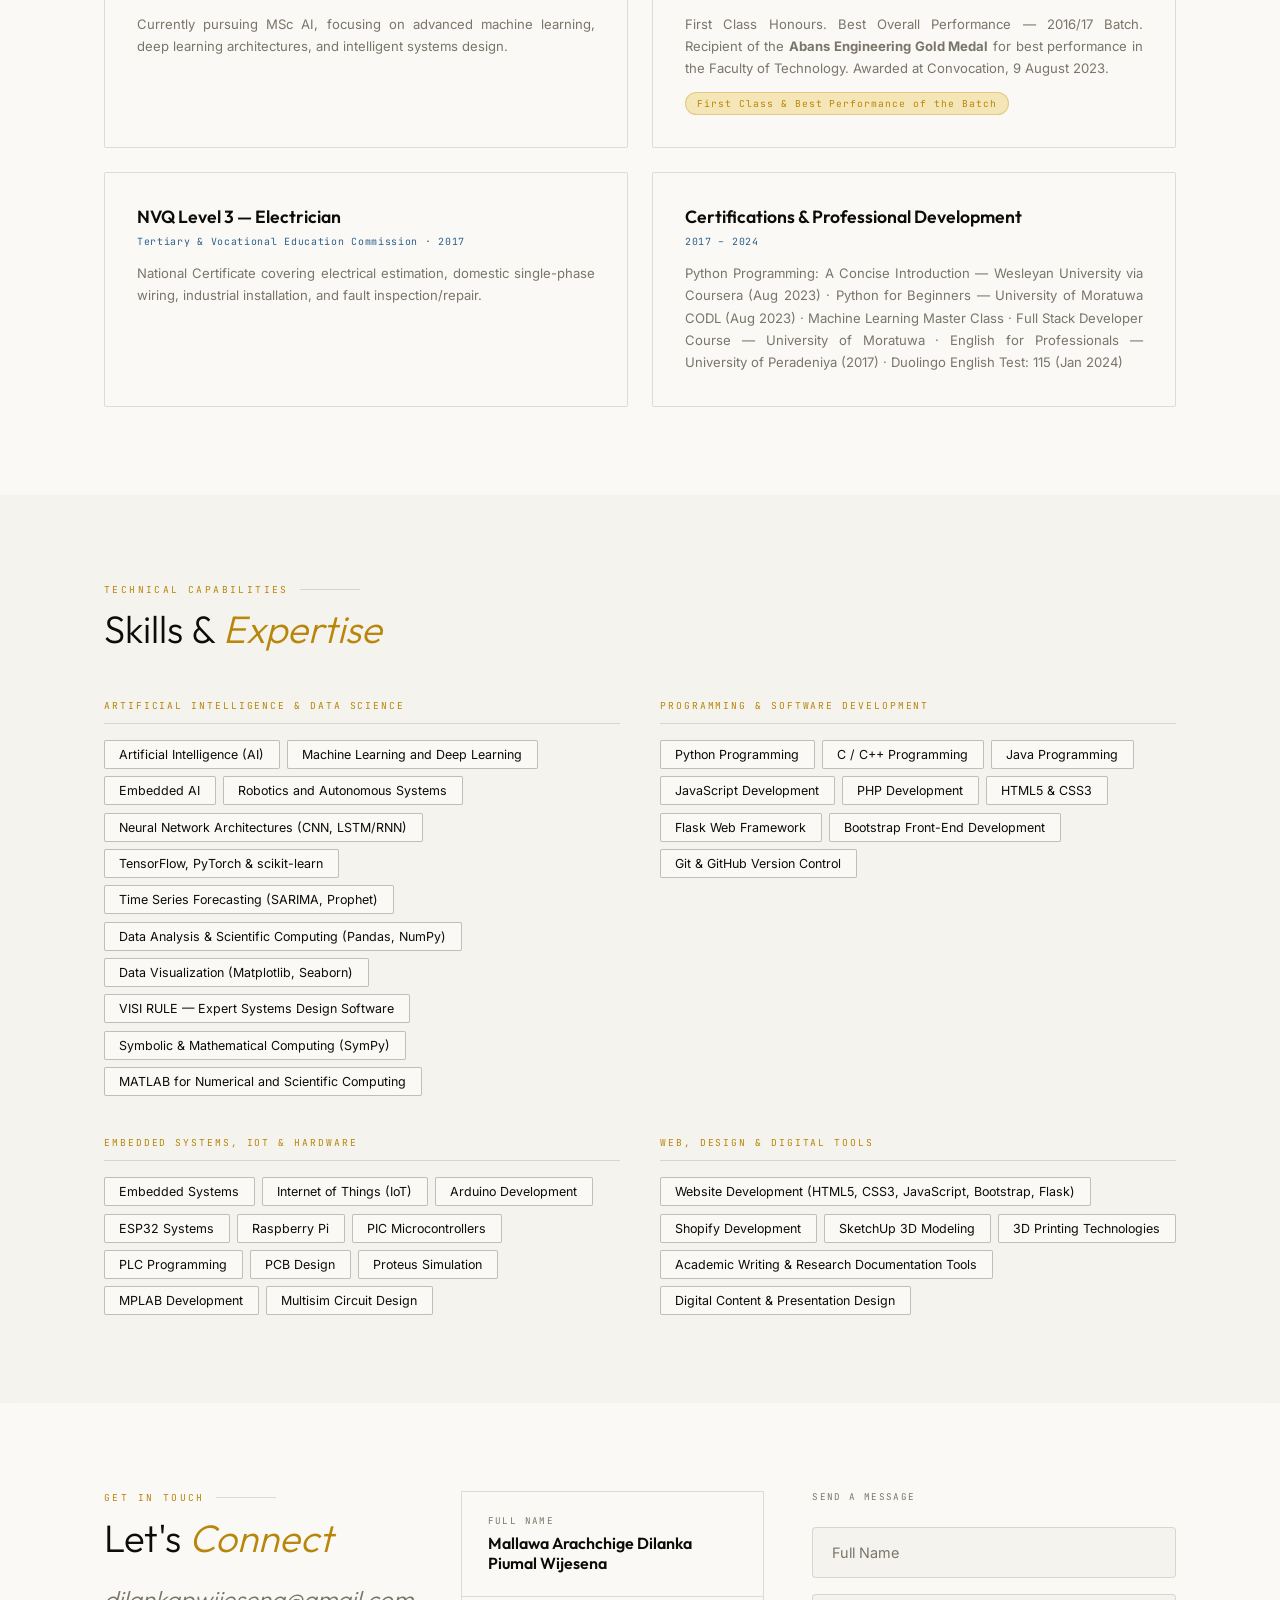
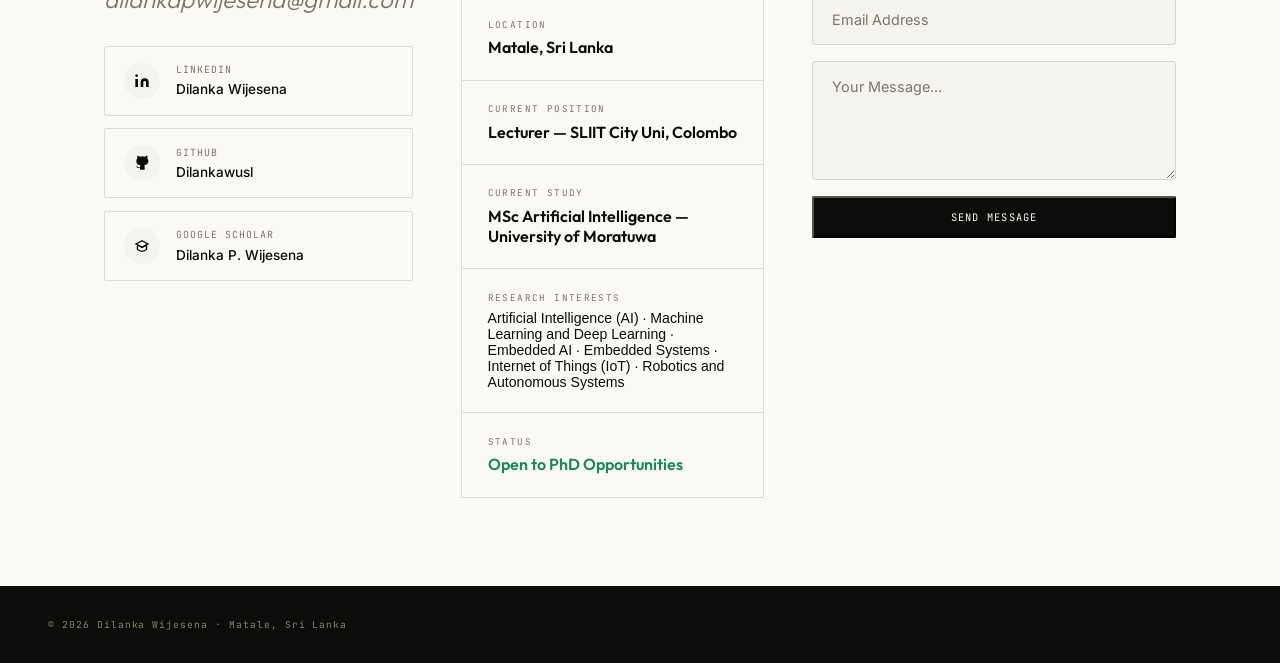
==== commit 6d64c12c: "Update website content and publication details" ====
--- a/index.html
+++ b/index.html
@@ -207,7 +207,7 @@
           <div>
             <span class="pub-title">NurBo: A Modular Cyber Physical Robot for Patient Monitoring and Healthcare Data Management</span>
             <div class="pub-authors">D. N. Premalal and D. P. Wijesena</div>
-            <span class="pub-venue-tag">Accepted — ICIET 2026 · University of Sri Jayewardenepura, Sri Lanka · 2026</span>
+            <span class="pub-venue-tag">Accepted — International Conference on Innovation and Emerging Technologies (ICIET 2026) · Colombo, Sri Lanka · 2026</span>
           </div>
           <span class="pub-badge" style="background:#2ecc71; color:#fff;">Accepted</span>
         </div>
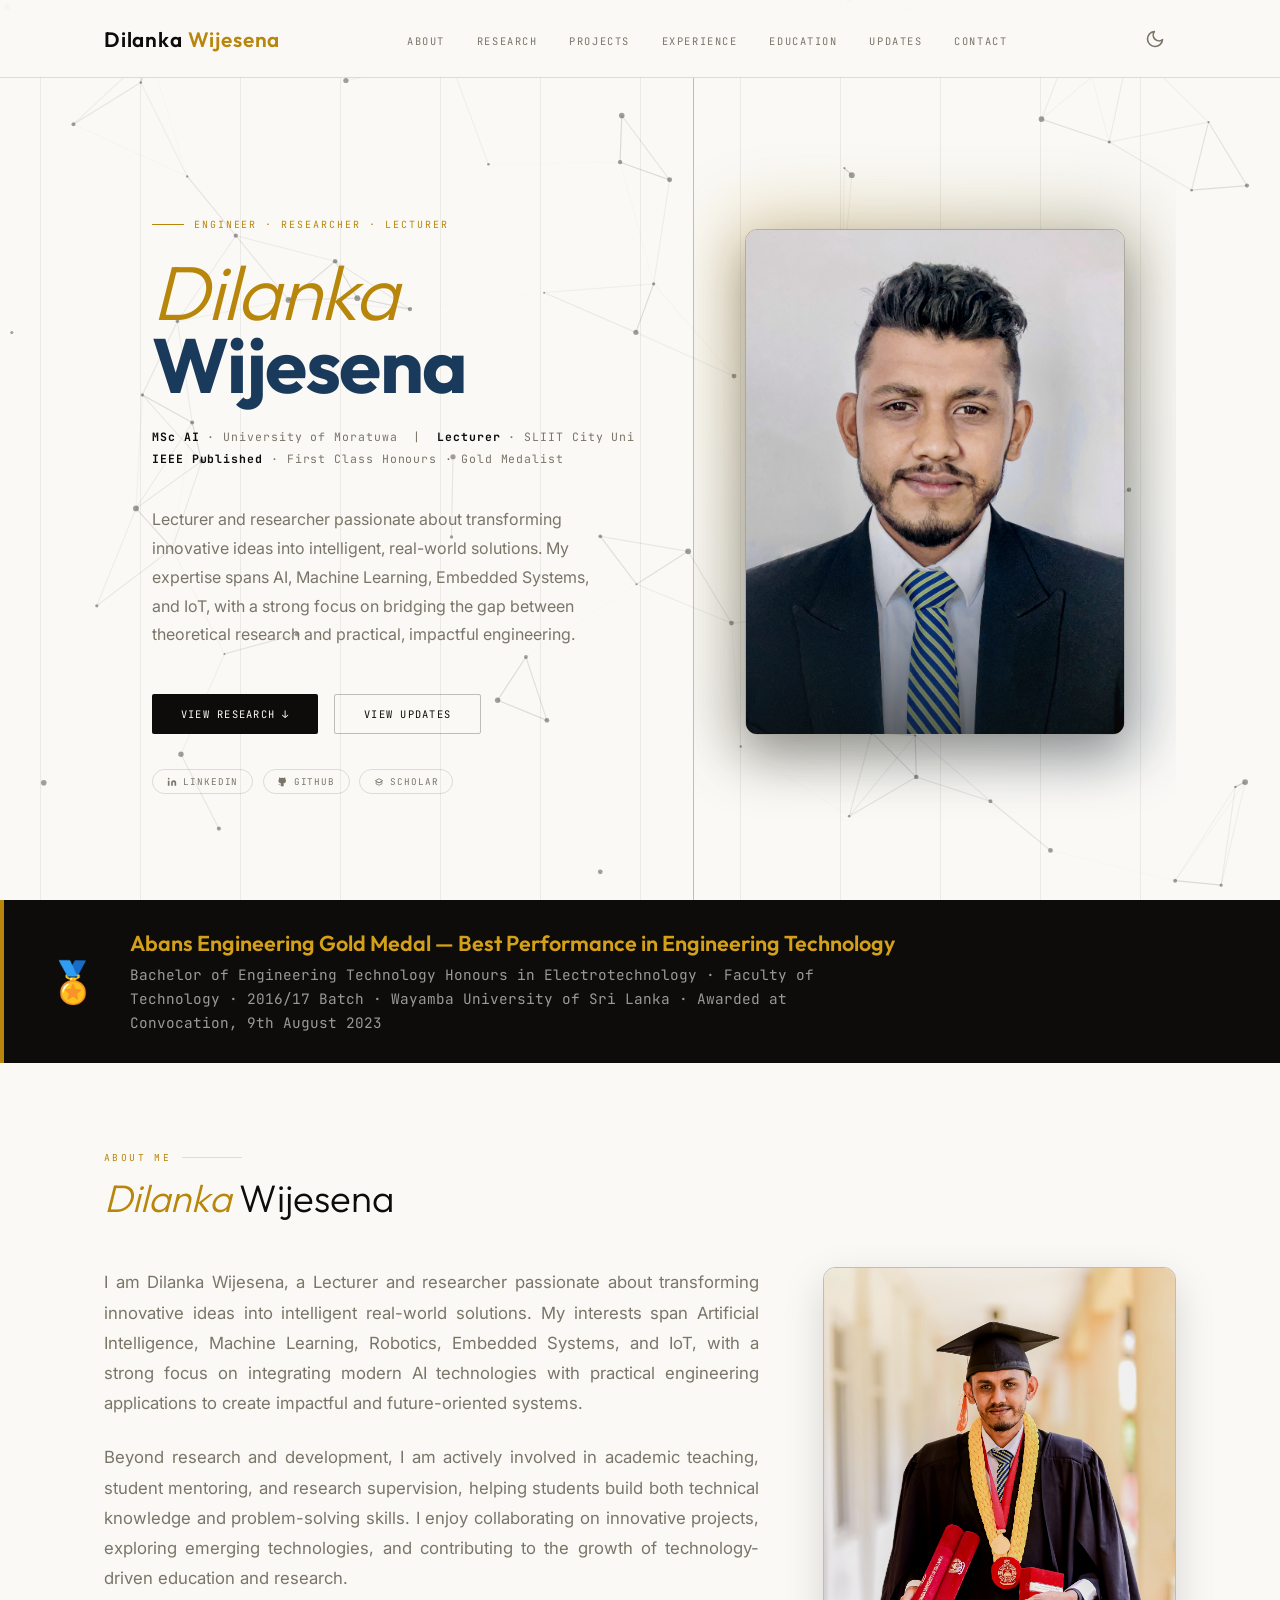
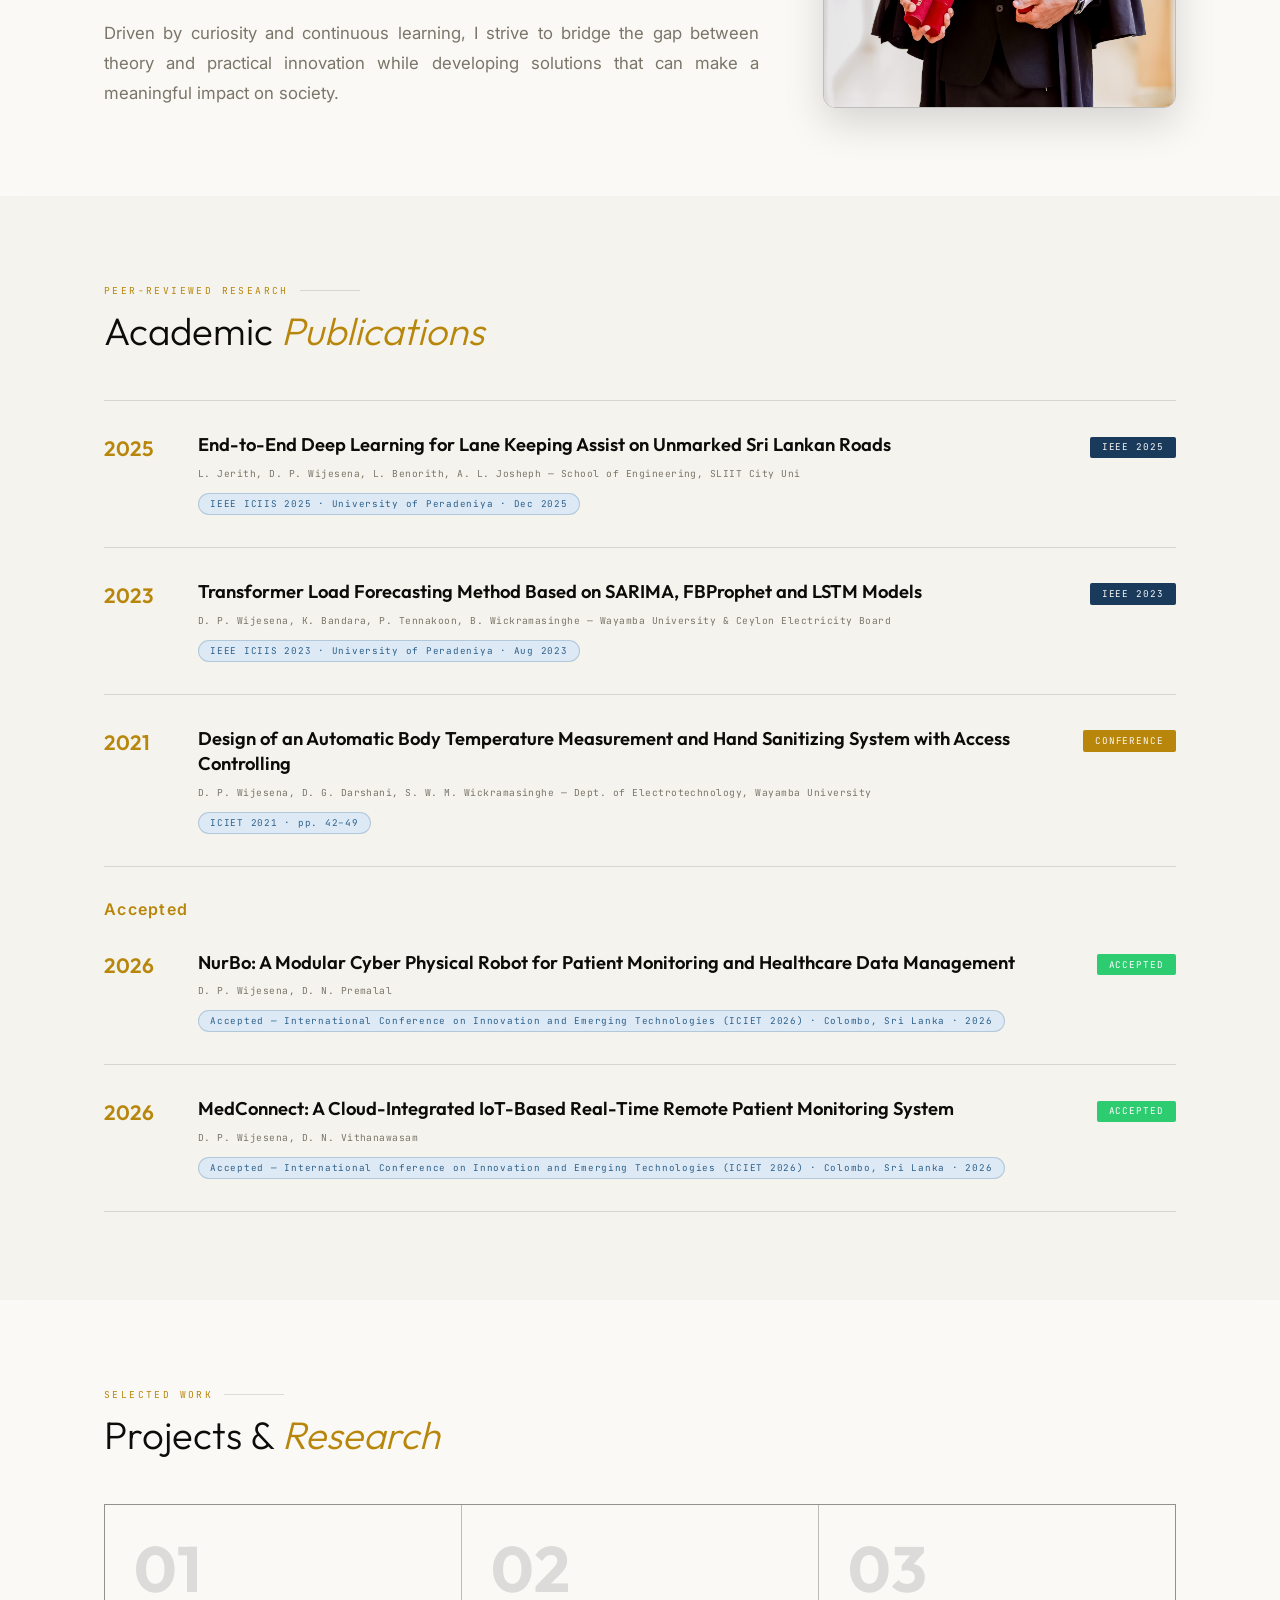
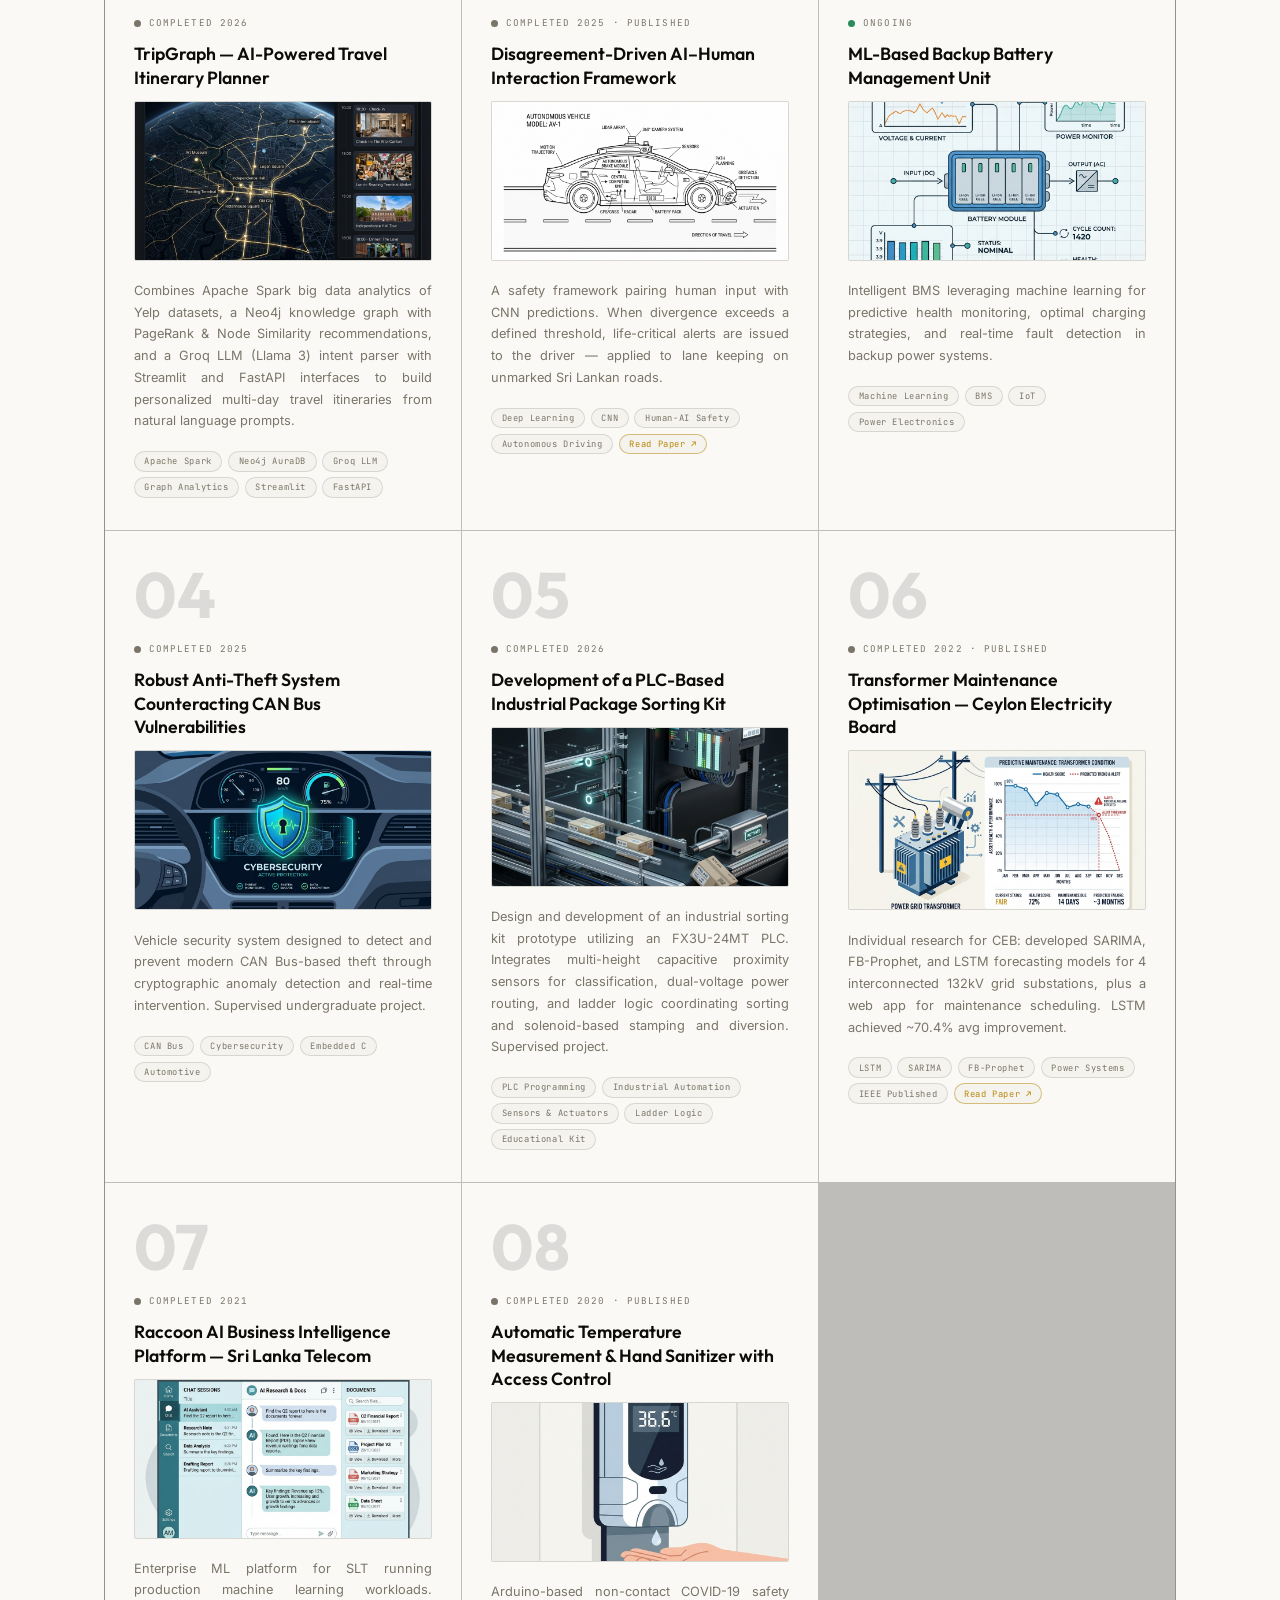
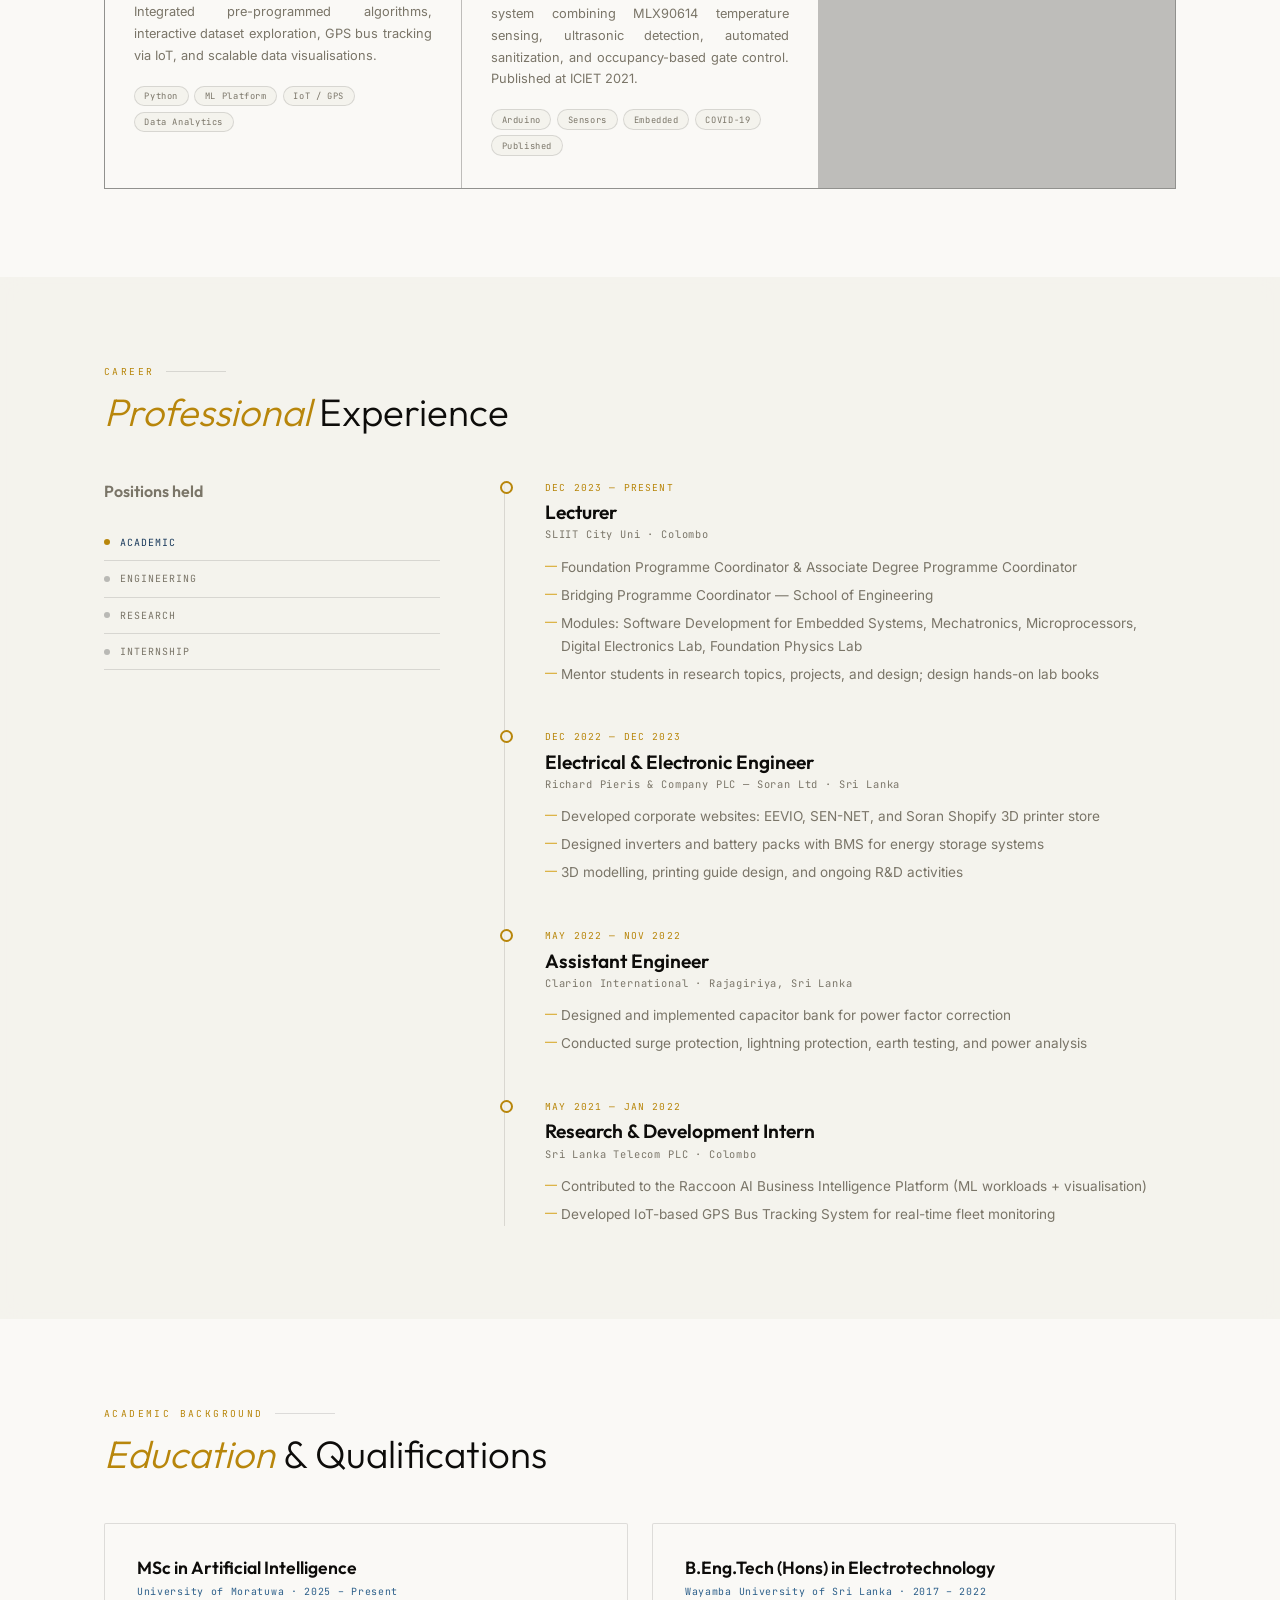
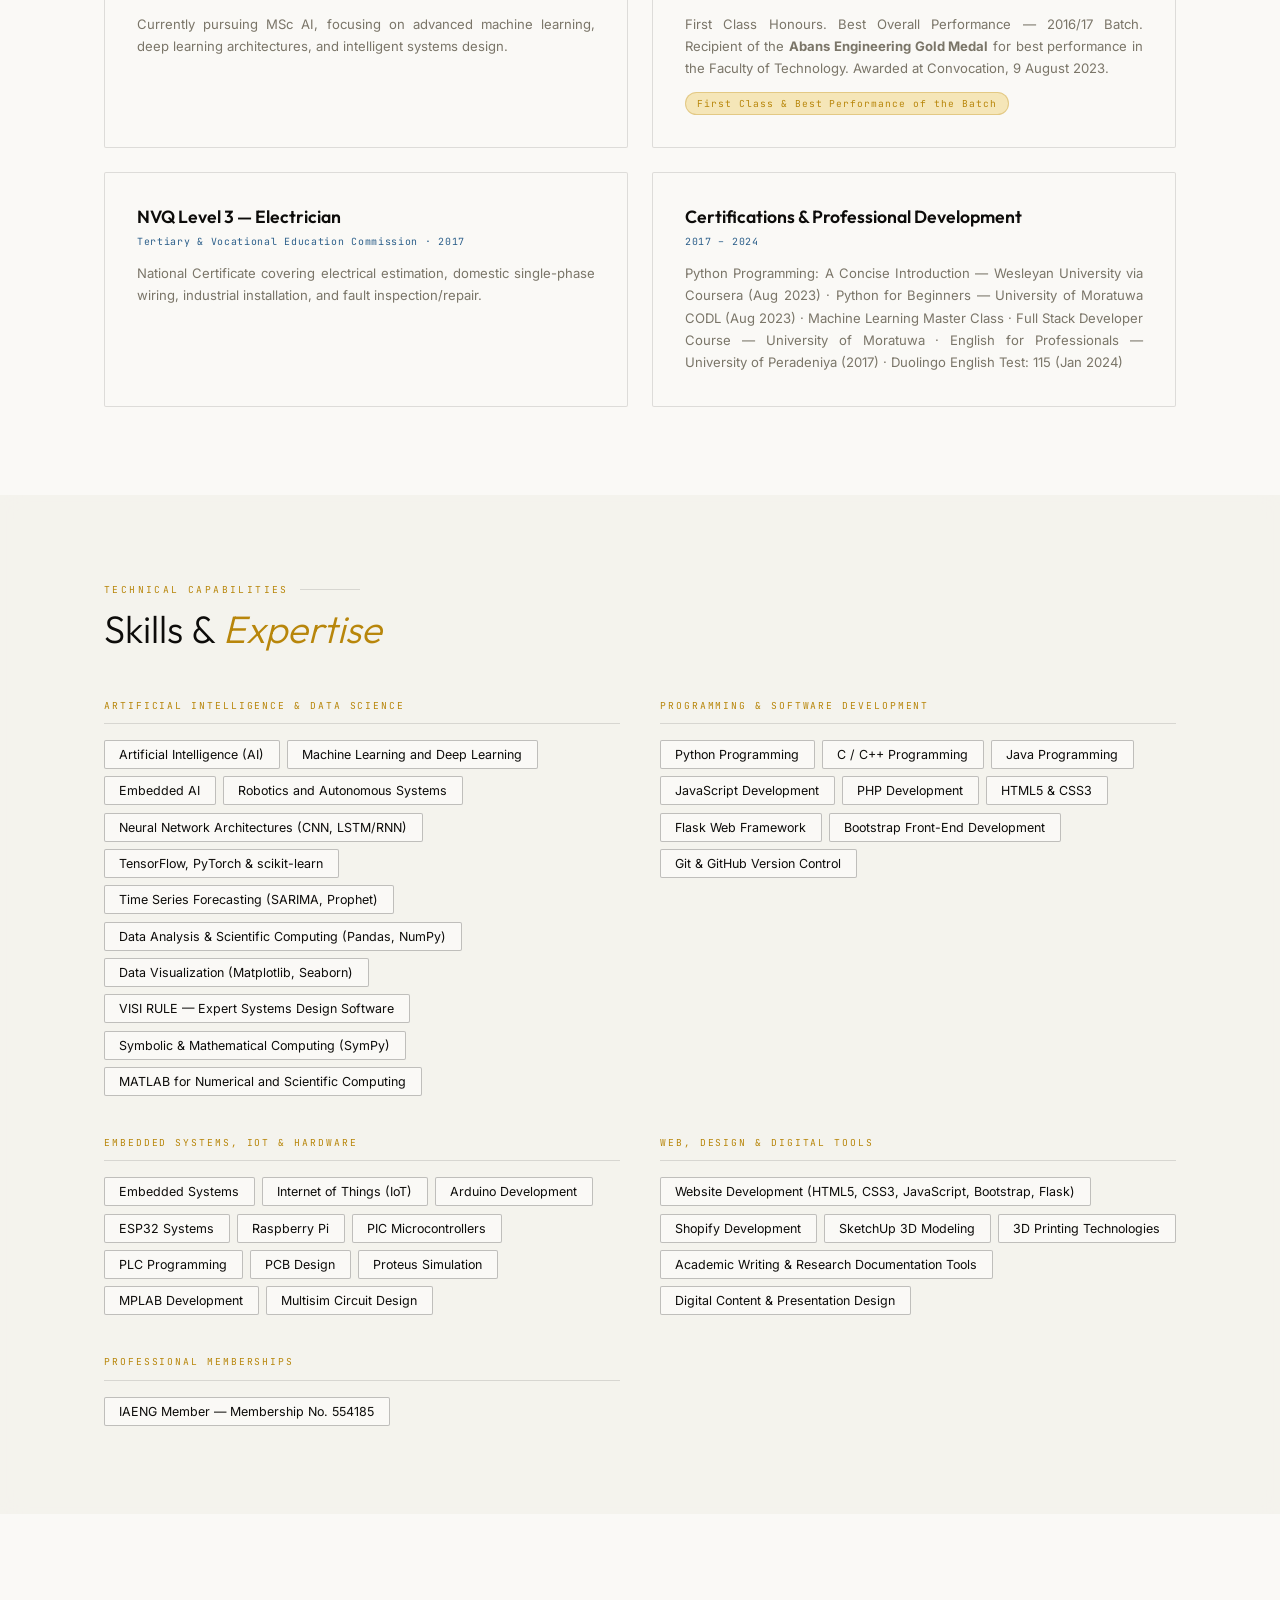
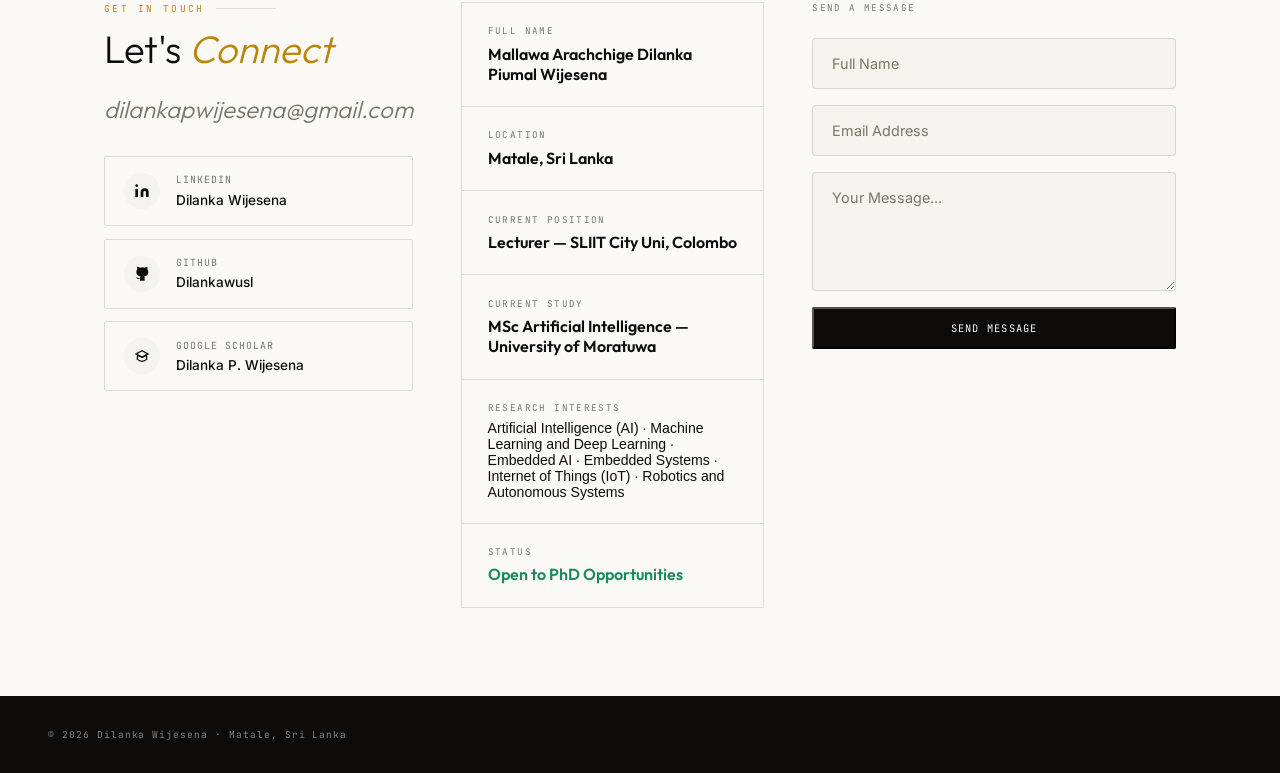
==== commit a878cfb0: "Add IAENG membership certificate and update publication author order" ====
--- a/index.html
+++ b/index.html
@@ -206,7 +206,7 @@
           <div class="pub-year">2026</div>
           <div>
             <span class="pub-title">NurBo: A Modular Cyber Physical Robot for Patient Monitoring and Healthcare Data Management</span>
-            <div class="pub-authors">D. N. Premalal and D. P. Wijesena</div>
+            <div class="pub-authors">D. P. Wijesena, D. N. Premalal</div>
             <span class="pub-venue-tag">Accepted — International Conference on Innovation and Emerging Technologies (ICIET 2026) · Colombo, Sri Lanka · 2026</span>
           </div>
           <span class="pub-badge" style="background:#2ecc71; color:#fff;">Accepted</span>
@@ -216,7 +216,7 @@
           <div class="pub-year">2026</div>
           <div>
             <span class="pub-title">MedConnect: A Cloud-Integrated IoT-Based Real-Time Remote Patient Monitoring System</span>
-            <div class="pub-authors">D. N. Vithanawasam and D. P. Wijesena</div>
+            <div class="pub-authors">D. P. Wijesena, D. N. Vithanawasam</div>
             <span class="pub-venue-tag">Accepted — International Conference on Innovation and Emerging Technologies (ICIET 2026) · Colombo, Sri Lanka · 2026</span>
           </div>
           <span class="pub-badge" style="background:#2ecc71; color:#fff;">Accepted</span>
@@ -572,6 +572,13 @@
         
             <span class="skill-chip">Academic Writing & Research Documentation Tools</span>
             <span class="skill-chip">Digital Content & Presentation Design</span>
+          </div>
+        </div>
+
+        <div class="skill-block reveal reveal-delay-4">
+          <div class="skill-block-title">Professional Memberships</div>
+          <div class="skill-cloud">
+            <span class="skill-chip">IAENG Member — Membership No. 554185</span>
           </div>
         </div>
       </div>
